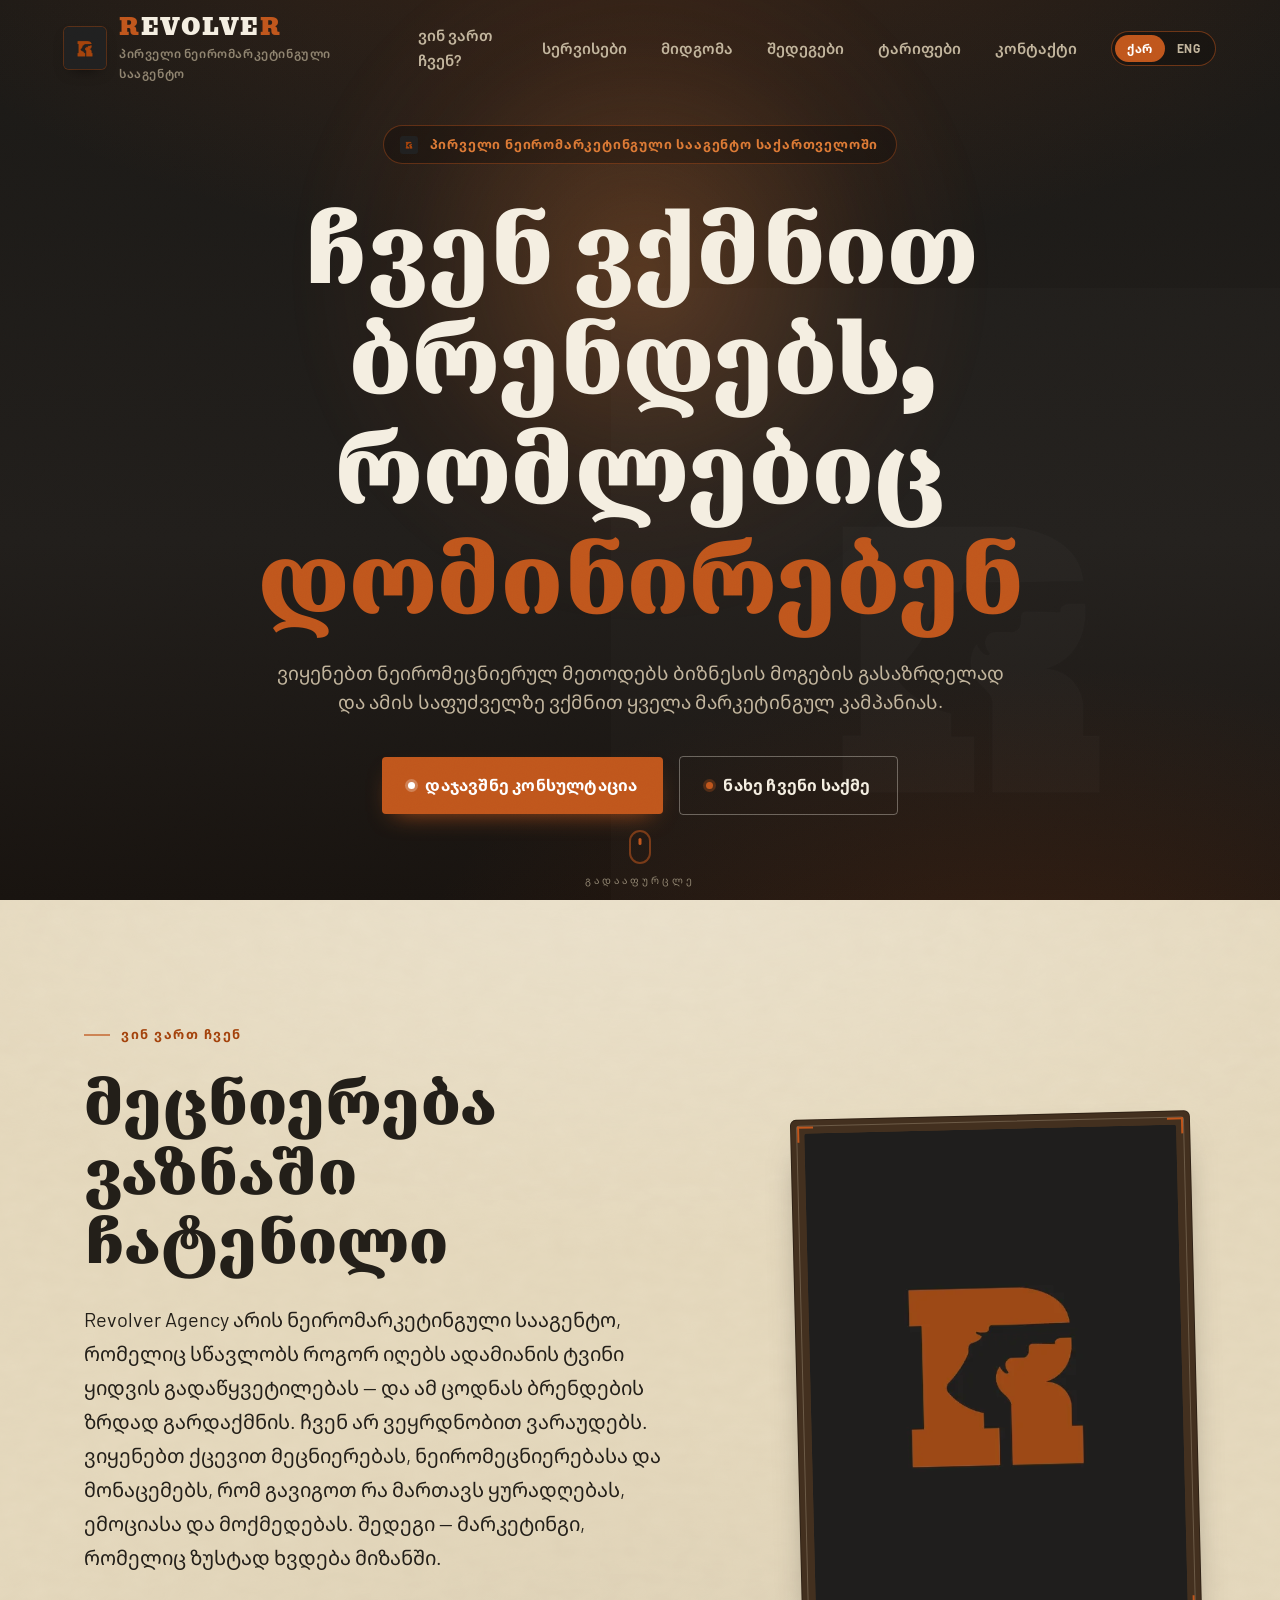
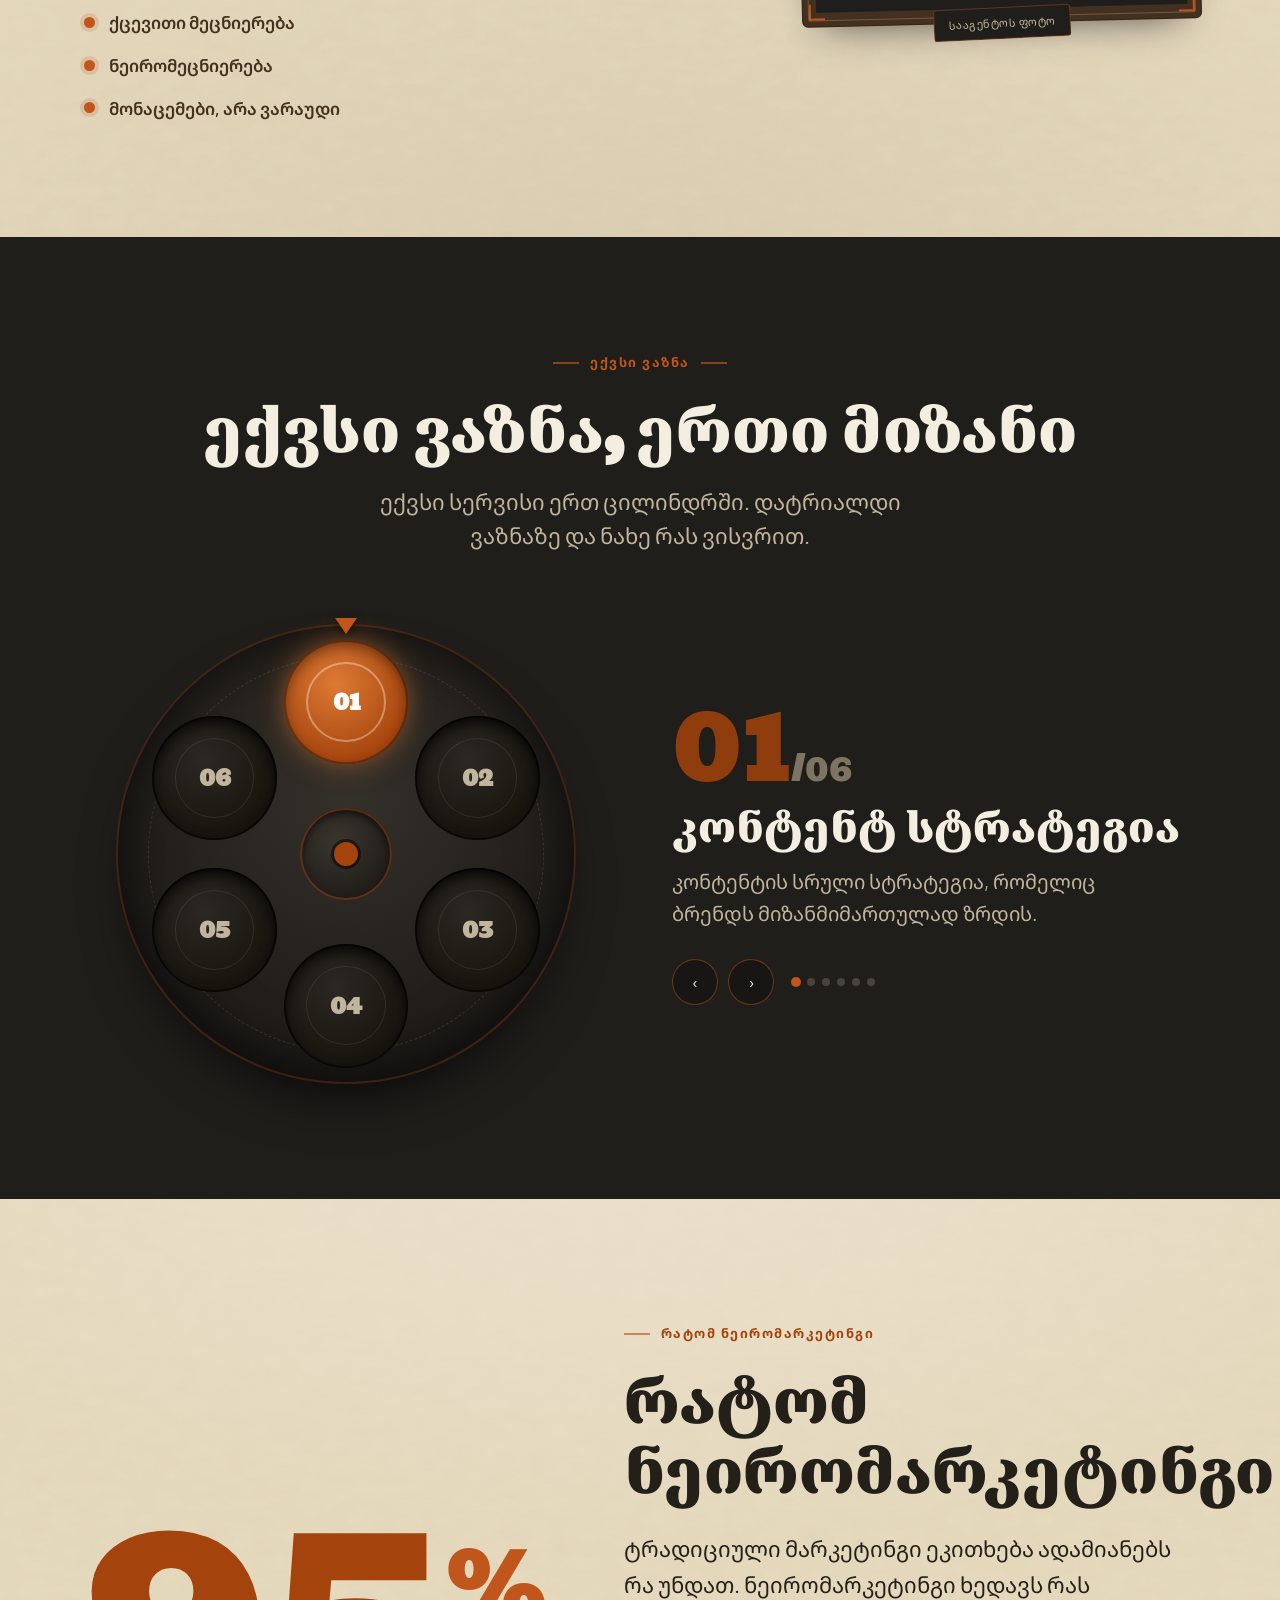
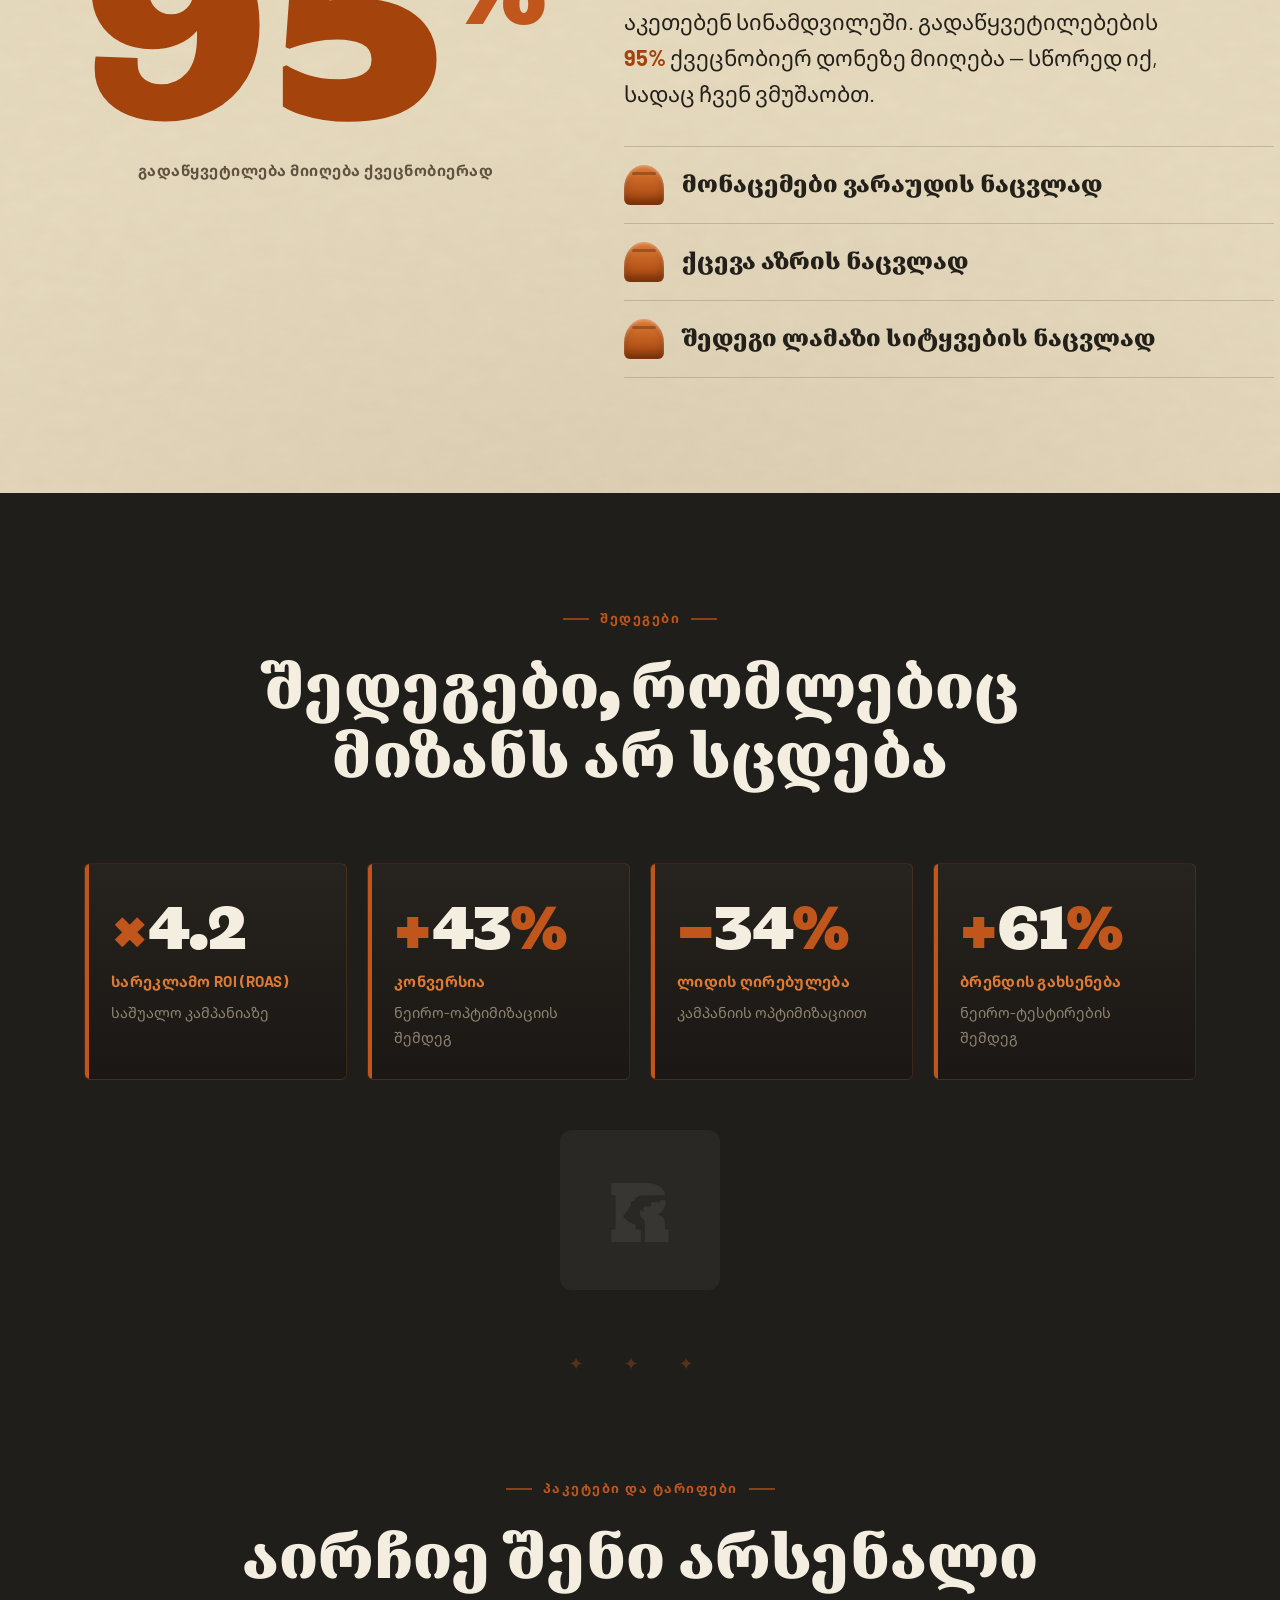
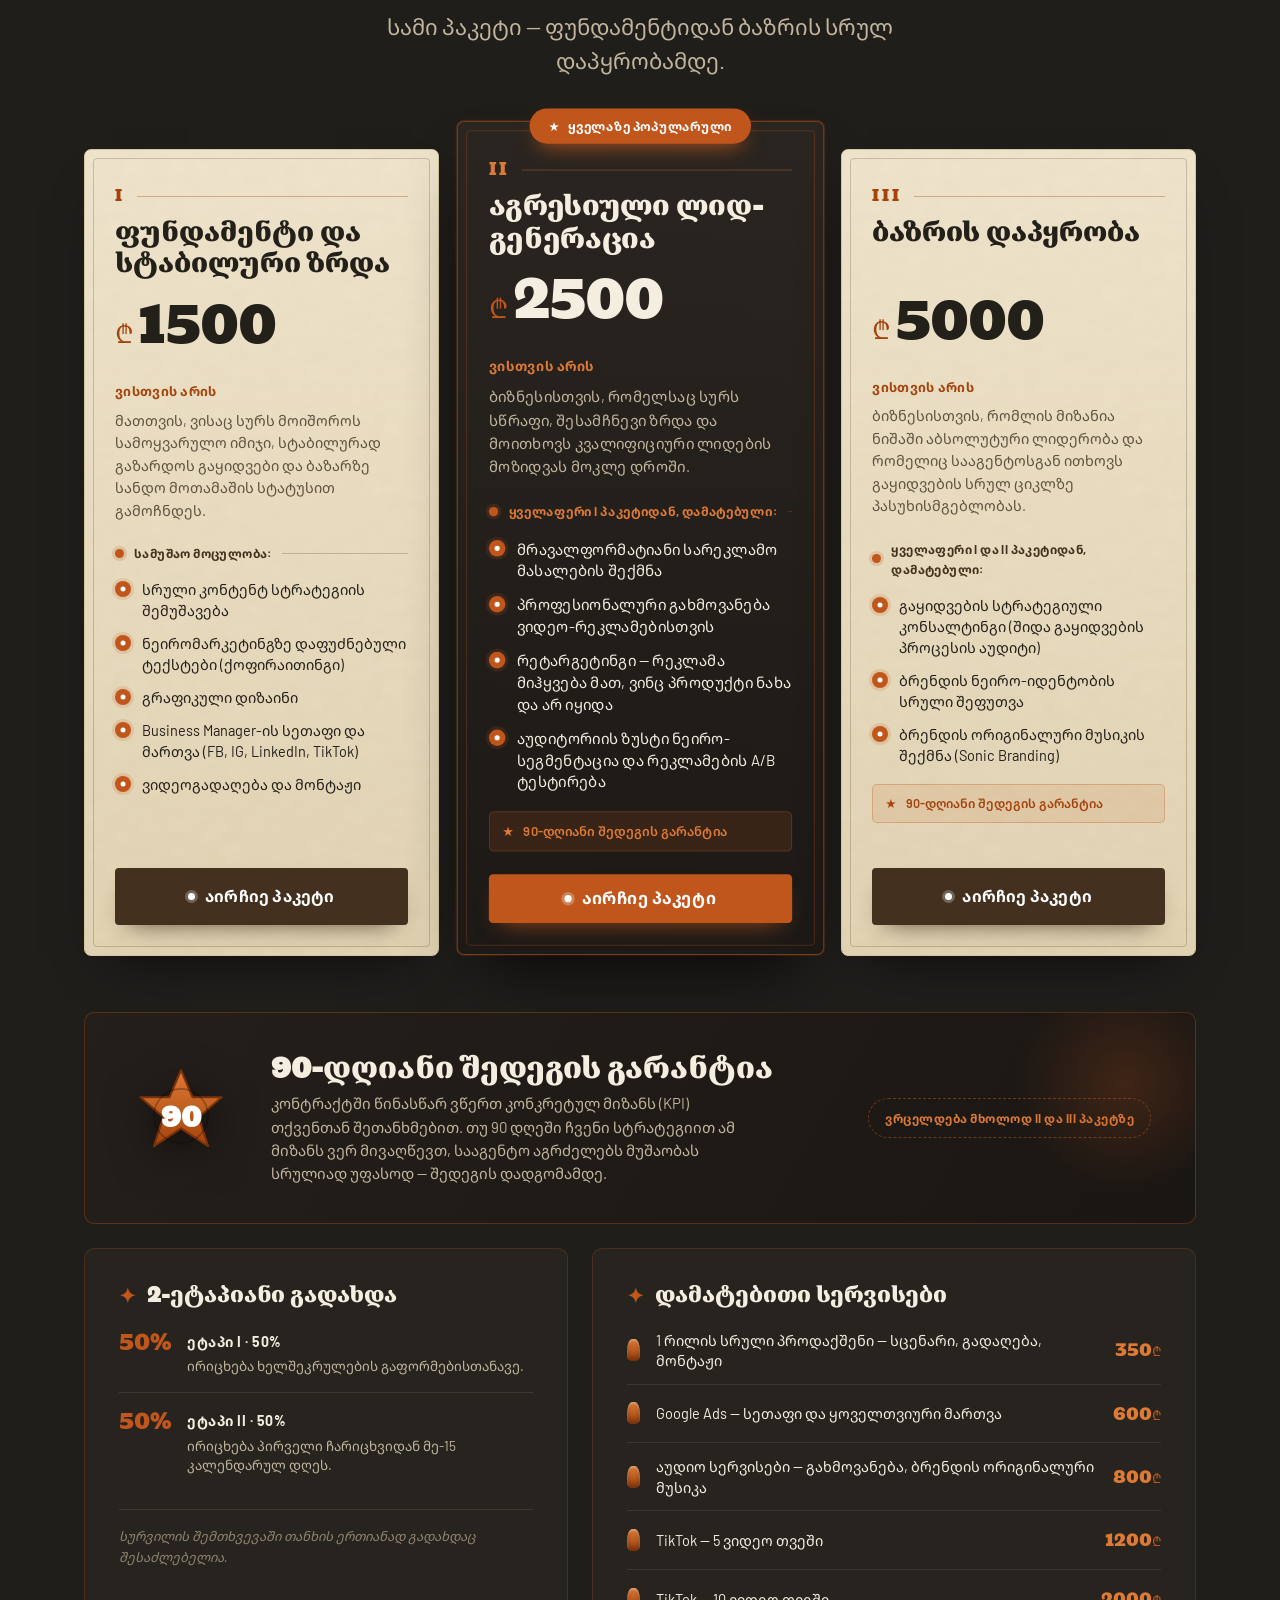
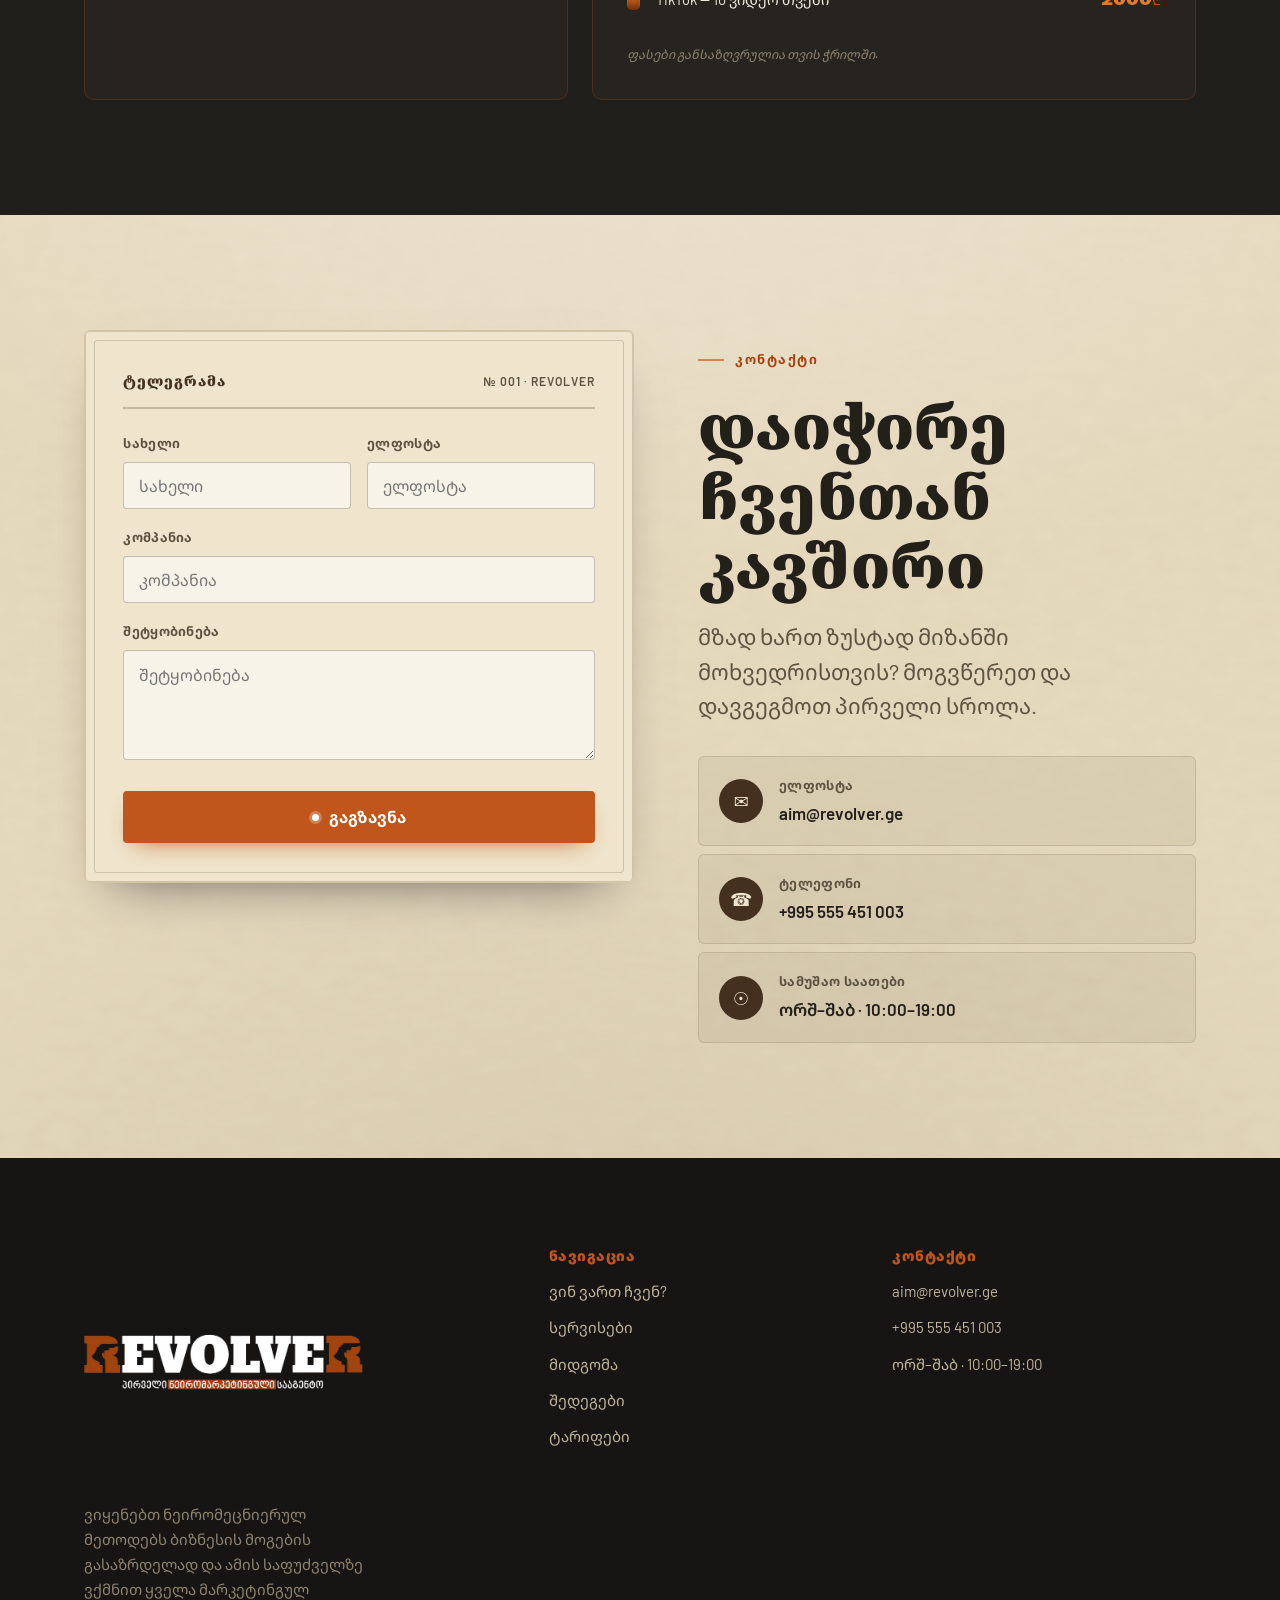
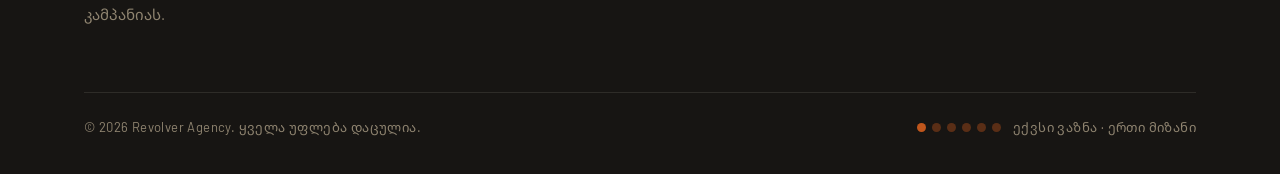
==== index.html @ 3679cb59 "Replace hero kicker star with logo R mark" ====
﻿<!DOCTYPE html>
<html lang="ka">
<head>
<meta charset="UTF-8">
<meta name="viewport" content="width=device-width, initial-scale=1">
<title>Revolver Agency - პირველი ნეირომარკეტინგული სააგენტო საქართველოში</title>
<meta name="description" content="Revolver Agency — a neuromarketing agency that decodes the buying decision with science.">
<link rel="preconnect" href="https://fonts.googleapis.com">
<link rel="preconnect" href="https://fonts.gstatic.com" crossorigin>
<link href="https://fonts.googleapis.com/css2?family=Bevan&family=Barlow:wght@400;500;600;700;800&family=Noto+Serif+Georgian:wght@700;900&family=Noto+Sans+Georgian:wght@400;500;600;700;900&display=swap" rel="stylesheet">
<link rel="stylesheet" href="css/revolver.css">
</head>
<body>

<!-- ===================== HEADER ===================== -->
<header class="site-header">
  <a class="brand" href="#home" aria-label="Revolver Agency">
    <img class="brand-mark" src="assets/revolver-mark.jpg" alt="Revolver Agency">
    <span>
      <span class="brand-name"><span>R</span>EVOLVE<span>R</span></span>
      <span class="brand-tag" data-i18n="brand.tag">პირველი ნეირომარკეტინგული სააგენტო</span>
    </span>
  </a>

  <nav class="nav" aria-label="Primary">
    <a href="#about" data-i18n="nav.about">ჩვენ შესახებ</a>
    <a href="#services" data-i18n="nav.services">სერვისები</a>
    <a href="#why" data-i18n="nav.why">მიდგომა</a>
    <a href="#results" data-i18n="nav.results">შედეგები</a>
    <a href="#pricing" data-i18n="nav.pricing">ტარიფები</a>
    <a href="#contact" data-i18n="nav.contact">კონტაქტი</a>
  </nav>

  <div class="header-right">
    <div class="lang-toggle" role="group" aria-label="Language">
      <button data-lang="ka">ქარ</button>
      <button data-lang="en">ENG</button>
    </div>
    <button class="btn-burger" aria-label="Menu"><span></span><span></span><span></span></button>
  </div>
</header>

<!-- ===================== HERO ===================== -->
<section class="section hero" id="home">
  <div class="hero-sun"></div>
  <img class="hero-watermark" src="assets/revolver-mark.jpg" alt="">
  <div class="dust" aria-hidden="true"></div>
  <video class="hero-video" autoplay muted loop playsinline>
    <source src="uploads/revolver firing.mp4" type="video/mp4">
  </video>

  <div class="wrap hero-inner">
    <span class="hero-kicker reveal"><img class="star-logo" src="assets/revolver-mark.jpg" alt="R"><span data-i18n="hero.kicker">ნეირომარკეტინგი · თბილისი</span></span>
    <h1 class="reveal" data-d="1">
      <span data-i18n="hero.h1a">ჩვენ ვმიზნავთ</span>
      <span class="hl" data-i18n="hero.h1b">ტვინს</span>
    </h1>
    <p class="hero-sub reveal" data-d="2" data-i18n="hero.sub">ნეირომარკეტინგული სააგენტო, რომელიც ყიდვის გადაწყვეტილებას მეცნიერებით ხსნის.</p>
    <div class="hero-cta reveal" data-d="3">
      <a class="btn" href="#contact"><span class="bullet"></span><span data-i18n="hero.cta1">დაჯავშნე კონსულტაცია</span></a>
      <a class="btn btn-ghost" href="#results"><span class="bullet"></span><span data-i18n="hero.cta2">ნახე ჩვენი საქმე</span></a>
    </div>
  </div>

  <a class="scroll-cue" href="#about" aria-hidden="true">
    <span class="barrel"></span>
    <span data-i18n="hero.scroll">გადააფურცლე</span>
  </a>
</section>

<!-- ===================== ABOUT ===================== -->
<section class="section s-parchment" id="about">
  <div class="wrap about-grid">
    <div class="reveal">
      <span class="kicker" data-i18n="about.kicker">ვინ ვართ ჩვენ</span>
      <h2 class="section-title" data-i18n="about.title">მეცნიერება ვაზნაში ჩატენილი</h2>
      <p class="about-body" data-i18n="about.body">Revolver Agency არის ნეირომარკეტინგული სააგენტო...</p>
      <ul class="about-points">
        <li><span class="dot"></span><span data-i18n="about.p1">ქცევითი მეცნიერება</span></li>
        <li><span class="dot"></span><span data-i18n="about.p2">ნეირომეცნიერება</span></li>
        <li><span class="dot"></span><span data-i18n="about.p3">მონაცემები, არა ვარაუდი</span></li>
      </ul>
    </div>
    <div class="reveal" data-d="2">
      <div class="frame">
        <span class="corner tl"></span><span class="corner tr"></span>
        <span class="corner bl"></span><span class="corner br"></span>
        <image-slot id="about-photo" shape="rect" radius="3" placeholder="agency / team photo"></image-slot>
        <span class="frame-cap" data-i18n="about.cap">სააგენტოს ფოტო</span>
      </div>
    </div>
  </div>
</section>

<!-- ===================== SERVICES — revolver cylinder ===================== -->
<section class="section s-dark" id="services">
  <div class="wrap">
    <div class="services-head reveal">
      <span class="kicker both" data-i18n="svc.kicker">ექვსი ვაზნა</span>
      <h2 class="section-title" data-i18n="svc.title">ექვსი ვაზნა, ერთი მიზანი</h2>
      <p class="lead" style="text-align:center;margin-top:18px;" data-i18n="svc.sub">ექვსი სერვისი ერთ ცილინდრში.</p>
    </div>

    <div class="cyl-layout">
      <div class="reveal">
        <div class="cyl-stage">
          <div class="cyl-pin"><span class="tri"></span></div>
          <div class="cyl">
            <div class="cyl-ring"></div>
            <div class="cyl-hub"></div>
            <!-- chambers injected by JS -->
          </div>
        </div>
        <!-- mobile fallback list -->
        <div class="svc-list"></div>
      </div>

      <div class="cyl-detail reveal" data-d="1">
        <div class="cyl-count"><span class="cur">01</span><small>/06</small></div>
        <div class="switching show">
          <h3>—</h3>
          <p>—</p>
        </div>
        <div class="cyl-nav">
          <button class="prev" type="button" data-i18n-aria="svc.prev" aria-label="Prev">‹</button>
          <button class="next" type="button" data-i18n-aria="svc.next" aria-label="Next">›</button>
          <span class="cyl-progress">
            <i class="on"></i><i></i><i></i><i></i><i></i><i></i>
          </span>
        </div>
      </div>
    </div>
  </div>
</section>

<!-- ===================== WHY ===================== -->
<section class="section s-parchment" id="why">
  <div class="wrap why-grid">
    <div class="why-stat reveal">
      <div class="why-big"><span>95</span><span class="pct">%</span></div>
      <div class="why-stat-cap" data-i18n="why.statcap">გადაწყვეტილება მიიღება ქვეცნობიერად</div>
    </div>
    <div class="reveal" data-d="1">
      <span class="kicker" data-i18n="why.kicker">რატომ ნეირომარკეტინგი</span>
      <h2 class="section-title" data-i18n="why.title">რატომ ნეირომარკეტინგი</h2>
      <p class="why-body" data-i18n-html="why.body">...</p>
      <ul class="why-contrasts">
        <li><span class="casing"></span><span data-i18n="why.c1">მონაცემები ვარაუდის ნაცვლად</span></li>
        <li><span class="casing"></span><span data-i18n="why.c2">ქცევა აზრის ნაცვლად</span></li>
        <li><span class="casing"></span><span data-i18n="why.c3">შედეგი ლამაზი სიტყვების ნაცვლად</span></li>
      </ul>
    </div>
  </div>
</section>

<!-- ===================== RESULTS ===================== -->
<section class="section s-dark" id="results">
  <div class="wrap">
    <div class="results-head reveal">
      <span class="kicker both" data-i18n="res.kicker">შედეგები</span>
      <h2 class="section-title" data-i18n="res.title">შედეგები, რომლებიც ისვრის ზუსტად</h2>
    </div>
    <div class="results-grid">
      <div class="stat-card reveal"><div class="stat-num"></div><div class="stat-label" data-i18n="res.l1">კონვერსია</div><div class="stat-sub" data-i18n="res.s1">რებრენდინგის შემდეგ</div></div>
      <div class="stat-card reveal" data-d="1"><div class="stat-num"></div><div class="stat-label" data-i18n="res.l2">ჩართულობა</div><div class="stat-sub" data-i18n="res.s2">რეკლამის ტესტირების შემდეგ</div></div>
      <div class="stat-card reveal" data-d="2"><div class="stat-num"></div><div class="stat-label" data-i18n="res.l3">მოპოვების ხარჯი</div><div class="stat-sub" data-i18n="res.s3">კამპანიის ოპტიმიზაციით</div></div>
      <div class="stat-card reveal" data-d="3"><div class="stat-num"></div><div class="stat-label" data-i18n="res.l4">კლიენტი</div><div class="stat-sub" data-i18n="res.s4">გვიბრუნდება</div></div>
    </div>
    <div class="results-mark"><img src="assets/revolver-mark.jpg" alt="Revolver"></div>
  </div>
</section>

<!-- ===================== PRICING / PACKAGES ===================== -->
<section class="section s-dark" id="pricing">
  <div class="wrap">
    <div class="pricing-head reveal">
      <span class="kicker both" data-i18n="pkg.kicker">პაკეტები და ტარიფები</span>
      <h2 class="section-title" data-i18n="pkg.title">აირჩიე შენი არსენალი</h2>
      <p class="lead" style="text-align:center;margin-top:18px;" data-i18n="pkg.sub">სამი პაკეტი.</p>
    </div>

    <div class="pricing-grid" id="pricingGrid">
      <!-- cards injected by JS -->
    </div>

    <!-- 90-day guarantee -->
    <div class="guarantee reveal">
      <div class="sheriff-badge" aria-hidden="true">
        <svg viewBox="0 0 100 100">
          <defs>
            <linearGradient id="badgeGrad" x1="0" y1="0" x2="0" y2="1">
              <stop offset="0" stop-color="#dd7a35"/>
              <stop offset="1" stop-color="#a4430c"/>
            </linearGradient>
          </defs>
          <polygon points="50,4 61,30 89,30 67,49 76,77 50,60 24,77 33,49 11,30 39,30"
            fill="url(#badgeGrad)" stroke="#7c310a" stroke-width="2" stroke-linejoin="round"/>
          <circle cx="50" cy="48" r="26" fill="none" stroke="rgba(0,0,0,.28)" stroke-width="1.5"/>
        </svg>
        <span class="days"><b>90</b><span data-i18n="hero.scroll" style="visibility:hidden;height:0;"></span></span>
      </div>
      <div class="guarantee-body">
        <h3 data-i18n="pkg.guar.title">90-დღიანი შედეგის გარანტია</h3>
        <p data-i18n="pkg.guar.body">...</p>
      </div>
      <span class="guarantee-tag" data-i18n="pkg.guar.tag">ვრცელდება II და III პაკეტზე</span>
    </div>

    <!-- payment + add-ons -->
    <div class="pkg-extra">
      <div class="extra-card reveal">
        <h4><span class="ic">✦</span><span data-i18n="pkg.pay.title">ორ-ეტაპიანი გადახდა</span></h4>
        <div class="pay-stage">
          <span class="pct">50%</span>
          <span><span class="pl" data-i18n="pkg.pay.s1l">ეტაპი I · 50%</span><span class="pv" data-i18n="pkg.pay.s1v">ხელშეკრულების გაფორმებისთანავე.</span></span>
        </div>
        <div class="pay-stage">
          <span class="pct">50%</span>
          <span><span class="pl" data-i18n="pkg.pay.s2l">ეტაპი II · 50%</span><span class="pv" data-i18n="pkg.pay.s2v">მე-15 დღეს.</span></span>
        </div>
        <p class="pay-note" data-i18n="pkg.pay.note">ერთიანი გადახდაც შესაძლებელია.</p>
      </div>

      <div class="extra-card reveal" data-d="1">
        <h4><span class="ic">✦</span><span data-i18n="pkg.add.title">დამატებითი სერვისები</span></h4>
        <ul class="addon-list" id="addonList"></ul>
        <p class="addon-note" data-i18n="pkg.add.note">ფასები თვის ჭრილში.</p>
      </div>
    </div>
  </div>
</section>

<!-- ===================== CONTACT ===================== -->
<section class="section s-parchment" id="contact">
  <div class="wrap contact-grid">
    <div class="reveal">
      <div class="telegram">
        <div class="tg-head">
          <span class="tg-title" data-i18n="ct.formtitle">ტელეგრამა</span>
          <span class="tg-no">№ 001 · REVOLVER</span>
        </div>
        <form class="contact-form" novalidate>
          <div class="form-row">
            <div class="field">
              <label data-i18n="ct.f.name">სახელი</label>
              <input type="text" name="name" required data-i18n-ph="ct.f.name">
            </div>
            <div class="field">
              <label data-i18n="ct.f.email">ელფოსტა</label>
              <input type="email" name="email" required data-i18n-ph="ct.f.email">
            </div>
          </div>
          <div class="field">
            <label data-i18n="ct.f.company">კომპანია</label>
            <input type="text" name="company" data-i18n-ph="ct.f.company">
          </div>
          <div class="field">
            <label data-i18n="ct.f.message">შეტყობინება</label>
            <textarea name="message" required data-i18n-ph="ct.f.message"></textarea>
          </div>
          <button class="btn" type="submit"><span class="bullet"></span><span data-i18n="ct.send">გაგზავნა</span></button>
        </form>
      </div>
    </div>

    <div class="contact-aside reveal" data-d="1">
      <span class="kicker" data-i18n="ct.kicker">კონტაქტი</span>
      <h2 class="section-title" data-i18n="ct.title">დაიჭირე ჩვენთან კავშირი</h2>
      <p class="lead" data-i18n="ct.body">მზად ხართ ზუსტად მიზანში მოხვედრისთვის?</p>
      <div class="contact-info">
        <a class="info-row" href="mailto:aim@revolver.ge">
          <span class="ic">✉</span>
          <span><span class="l" data-i18n="ct.i.email">ელფოსტა</span><span class="v">aim@revolver.ge</span></span>
        </a>
        <a class="info-row" href="tel:+995555451003">
          <span class="ic">☎</span>
          <span><span class="l" data-i18n="ct.i.addr">ტელეფონი</span><span class="v" data-i18n="ct.i.addrval">+995 555 451 003</span></span>
        </a>
        <div class="info-row">
          <span class="ic">☉</span>
          <span><span class="l" data-i18n="ct.i.hours">სამუშაო საათები</span><span class="v" data-i18n="ct.i.hoursval">ორშ–პარ · 10:00–19:00</span></span>
        </div>
      </div>
    </div>
  </div>
</section>

<!-- ===================== FOOTER ===================== -->
<footer class="footer">
  <div class="wrap">
    <div class="footer-top">
      <div>
        <img class="footer-word" src="assets/revolver-wordmark.png" alt="Revolver — the first neuromarketing agency">
        <p class="footer-blurb" data-i18n="foot.blurb">ნეირომარკეტინგული სააგენტო.</p>
      </div>
      <div class="footer-col">
        <h4 data-i18n="foot.nav">ნავიგაცია</h4>
        <a href="#about" data-i18n="nav.about">ჩვენ შესახებ</a>
        <a href="#services" data-i18n="nav.services">სერვისები</a>
        <a href="#why" data-i18n="nav.why">მიდგომა</a>
        <a href="#results" data-i18n="nav.results">შედეგები</a>
        <a href="#pricing" data-i18n="nav.pricing">ტარიფები</a>
      </div>
      <div class="footer-col">
        <h4 data-i18n="foot.contact">კონტაქტი</h4>
        <a href="mailto:aim@revolver.ge">aim@revolver.ge</a>
        <a href="tel:+995555451003" data-i18n="ct.i.addrval">+995 555 451 003</a>
        <p data-i18n="ct.i.hoursval">ორშ–შაბ · 10:00–19:00</p>
      </div>
    </div>
    <div class="footer-bar">
      <span>© 2026 Revolver Agency. <span data-i18n="foot.rights">ყველა უფლება დაცულია.</span></span>
      <span class="footer-made" style="display:flex;align-items:center;gap:12px;">
        <span class="chambers"><i></i><i></i><i></i><i></i><i></i><i></i></span>
        <span data-i18n="foot.made">ექვსი ვაზნა · ერთი მიზანი</span>
      </span>
    </div>
  </div>
</footer>

<!-- toast -->
<div class="toast" role="status" aria-live="polite"><span class="dot"></span><span class="toast-msg"></span></div>

<template id="__bundler_thumbnail">
  <svg xmlns="http://www.w3.org/2000/svg" viewBox="0 0 100 100"><rect width="100" height="100" fill="#201e1b"/><text x="50" y="64" font-family="Georgia,serif" font-size="48" font-weight="900" fill="#c0561c" text-anchor="middle">R</text></svg>
</template>

<script src="image-slot.js"></script>
<script src="js/i18n.js"></script>
<script src="js/app.js"></script>
</body>
</html>
---- css/revolver.css ----
﻿/* ============================================================
   REVOLVER AGENCY — Neuromarketing, Spaghetti-Western
   ============================================================ */

/* ---------- Fonts ---------- */
/* Display: Bevan (Latin slab) + Noto Serif Georgian 900 (auto fallback per-script)
   Body: Barlow (Latin) + Noto Sans Georgian (auto fallback per-script) */

:root{
  /* core palette (sampled from logo) */
  --logo-bg:#202020;
  --ink:#201e1b;          /* main dark bg */
  --ink-2:#27241f;        /* raised panel */
  --ink-3:#171513;        /* deepest */
  --rust:#c0561c;         /* bright accent */
  --rust-2:#a4430c;       /* logo-matched deep */
  --rust-3:#7c310a;       /* shadowed */
  --ember:#dd7a35;        /* highlight */
  --parchment:#e6dabf;    /* light section */
  --parchment-2:#efe5cd;
  --parchment-edge:#d4c4a1;
  --brown:#43301f;        /* leather/wood */
  --brown-2:#5a4128;
  --bone:#f4eee1;         /* light text on dark */
  --bone-dim:#c2b59d;
  --bone-dimmer:#8f8470;
  --ink-text:#231f19;     /* dark text on parchment */
  --ink-text-dim:#5d5340;

  --maxw:1240px;
  --gutter:clamp(20px, 5vw, 64px);
  --radius:4px;

  --font-display:'Bevan','Noto Serif Georgian',Georgia,serif;
  --font-body:'Barlow','Noto Sans Georgian',system-ui,sans-serif;

  --shadow-card:0 18px 40px -22px rgba(0,0,0,.7);
  --ease:cubic-bezier(.22,.61,.36,1);
}

*,*::before,*::after{box-sizing:border-box;}
html{scroll-behavior:smooth;}
@media (prefers-reduced-motion:reduce){html{scroll-behavior:auto;}}

body{
  margin:0;
  background:var(--ink);
  color:var(--bone);
  font-family:var(--font-body);
  font-size:17px;
  line-height:1.6;
  -webkit-font-smoothing:antialiased;
  text-rendering:optimizeLegibility;
  overflow-x:hidden;
}

/* Georgian needs a touch more line-height + less tight tracking */
html[lang="ka"] body{line-height:1.68;}

h1,h2,h3,h4{font-family:var(--font-display);font-weight:400;line-height:1.02;margin:0;letter-spacing:.2px;}
html[lang="ka"] h1,html[lang="ka"] h2,html[lang="ka"] h3,html[lang="ka"] h4{font-weight:900;line-height:1.12;letter-spacing:0;}
p{margin:0;}
a{color:inherit;text-decoration:none;}
img{display:block;max-width:100%;}
button{font-family:inherit;cursor:pointer;}

/* ---------- Texture overlays ---------- */
/* film grain across whole page */
body::after{
  content:"";position:fixed;inset:0;z-index:9000;pointer-events:none;
  opacity:.05;mix-blend-mode:overlay;
  background-image:url("data:image/svg+xml,%3Csvg xmlns='http://www.w3.org/2000/svg' width='220' height='220'%3E%3Cfilter id='n'%3E%3CfeTurbulence type='fractalNoise' baseFrequency='0.9' numOctaves='2' stitchTiles='stitch'/%3E%3C/filter%3E%3Crect width='100%25' height='100%25' filter='url(%23n)'/%3E%3C/svg%3E");
}

.section{position:relative;padding:clamp(72px,9vw,140px) 0;}
.wrap{width:100%;max-width:var(--maxw);margin:0 auto;padding:0 var(--gutter);}

/* dark vs light sections */
.s-dark{background:var(--ink);color:var(--bone);}
.s-parchment{background:var(--parchment);color:var(--ink-text);}
.s-parchment::before{
  /* parchment fiber texture + edge vignette */
  content:"";position:absolute;inset:0;pointer-events:none;opacity:.5;
  background:
    radial-gradient(120% 80% at 50% -10%, rgba(255,255,255,.5), transparent 60%),
    radial-gradient(140% 120% at 50% 120%, rgba(67,48,31,.18), transparent 55%),
    url("data:image/svg+xml,%3Csvg xmlns='http://www.w3.org/2000/svg' width='300' height='300'%3E%3Cfilter id='p'%3E%3CfeTurbulence type='fractalNoise' baseFrequency='0.04 0.07' numOctaves='3'/%3E%3CfeColorMatrix values='0 0 0 0 0.4 0 0 0 0 0.28 0 0 0 0 0.15 0 0 0 0.12 0'/%3E%3C/filter%3E%3Crect width='100%25' height='100%25' filter='url(%23p)'/%3E%3C/svg%3E");
}
.s-parchment > .wrap{position:relative;z-index:1;}

/* ============================================================
   HEADER
   ============================================================ */
.site-header{
  position:fixed;top:0;left:0;right:0;z-index:1000;
  display:flex;align-items:center;justify-content:space-between;
  gap:20px;padding:14px var(--gutter);
  background:rgba(24,22,20,0);
  transition:background .4s var(--ease), padding .4s var(--ease), border-color .4s var(--ease);
  border-bottom:1px solid rgba(192,86,28,0);
}
.site-header.scrolled{
  background:rgba(22,20,18,.86);
  backdrop-filter:blur(14px) saturate(1.1);
  -webkit-backdrop-filter:blur(14px) saturate(1.1);
  border-bottom:1px solid rgba(192,86,28,.28);
  padding:9px var(--gutter);
}
.brand{display:flex;align-items:center;gap:13px;}
.brand-mark{
  width:42px;height:42px;border-radius:5px;flex:none;
  background:var(--logo-bg);object-fit:contain;
  box-shadow:0 0 0 1px rgba(192,86,28,.35), 0 6px 16px -8px rgba(0,0,0,.8);
  transition:width .35s var(--ease),height .35s var(--ease);
}
.scrolled .brand-mark{width:38px;height:38px;}
.brand-name{
  font-family:var(--font-display);font-size:23px;color:var(--bone);
  letter-spacing:1.5px;line-height:1;
}
.brand-name span{color:var(--rust);}
.brand-tag{
  display:block;font-family:var(--font-body);font-weight:600;
  font-size:10px;letter-spacing:2.2px;text-transform:uppercase;
  color:var(--bone-dimmer);margin-top:1px;
}
html[lang="ka"] .brand-tag{letter-spacing:.6px;font-size:12px;margin-top:0;}

.nav{display:flex;align-items:center;gap:6px;}
.nav a{
  position:relative;padding:9px 14px;font-size:13px;font-weight:600;
  letter-spacing:.6px;text-transform:uppercase;color:var(--bone-dim);
  border-radius:4px;transition:color .25s;
}
html[lang="ka"] .nav a{text-transform:none;letter-spacing:0;font-size:15px;}
.nav a::after{
  content:"";position:absolute;left:14px;right:14px;bottom:4px;height:2px;
  background:var(--rust);transform:scaleX(0);transform-origin:left;
  transition:transform .3s var(--ease);
}
.nav a:hover{color:var(--bone);}
.nav a:hover::after,.nav a.active::after{transform:scaleX(1);}
.nav a.active{color:var(--bone);}

.header-right{display:flex;align-items:center;gap:14px;}

/* language toggle */
.lang-toggle{
  display:inline-flex;align-items:center;
  border:1px solid rgba(192,86,28,.5);border-radius:999px;
  padding:3px;background:rgba(0,0,0,.25);
}
.lang-toggle button{
  border:none;background:transparent;color:var(--bone-dim);
  font-size:12px;font-weight:700;letter-spacing:.5px;
  padding:5px 12px;border-radius:999px;transition:.25s var(--ease);
  font-family:var(--font-body);
}
.lang-toggle button.active{background:var(--rust);color:#fff;}

.btn-burger{
  display:none;width:42px;height:38px;border:1px solid rgba(192,86,28,.5);
  border-radius:5px;background:rgba(0,0,0,.25);flex-direction:column;
  justify-content:center;align-items:center;gap:4px;
}
.btn-burger span{width:18px;height:2px;background:var(--bone);transition:.3s;}

/* ============================================================
   BUTTONS
   ============================================================ */
.btn{
  --bg:var(--rust);--fg:#fff;
  display:inline-flex;align-items:center;gap:10px;
  padding:15px 26px;border:none;border-radius:var(--radius);
  background:var(--bg);color:var(--fg);
  font-family:var(--font-body);font-weight:700;font-size:14px;
  letter-spacing:1px;text-transform:uppercase;
  position:relative;overflow:hidden;white-space:nowrap;
  transition:transform .2s var(--ease), box-shadow .25s var(--ease);
  box-shadow:0 10px 24px -12px rgba(192,86,28,.9);
}
html[lang="ka"] .btn{text-transform:none;letter-spacing:.2px;font-size:16px;}
.btn::before{
  content:"";position:absolute;inset:0;background:linear-gradient(180deg,rgba(255,255,255,.18),transparent 60%);
  opacity:0;transition:opacity .25s;
}
.btn:hover{transform:translateY(-2px);box-shadow:0 16px 30px -12px rgba(192,86,28,.95);}
.btn:hover::before{opacity:1;}
.btn:active{transform:translateY(0);}
.btn .bullet{width:7px;height:7px;border-radius:50%;background:#fff;box-shadow:0 0 0 3px rgba(255,255,255,.25);}
.btn-ghost{
  background:transparent;color:var(--bone);
  border:1.5px solid rgba(244,238,225,.35);box-shadow:none;
}
.btn-ghost:hover{border-color:var(--rust);color:var(--bone);box-shadow:none;}
.btn-ghost .bullet{background:var(--rust);box-shadow:0 0 0 3px rgba(192,86,28,.3);}
/* on parchment */
.s-parchment .btn-ghost{color:var(--ink-text);border-color:rgba(35,31,25,.3);}
.s-parchment .btn-ghost:hover{border-color:var(--rust);}

/* ============================================================
   SHARED: kicker + section heads
   ============================================================ */
.kicker{
  display:inline-flex;align-items:center;gap:11px;
  font-family:var(--font-body);font-weight:700;font-size:12px;
  letter-spacing:3px;text-transform:uppercase;color:var(--rust);
  margin-bottom:22px;
}
html[lang="ka"] .kicker{letter-spacing:1.5px;font-size:13px;}
.kicker::before,.kicker.both::after{
  content:"";width:26px;height:2px;background:var(--rust);opacity:.65;
}
.kicker.both{}
.s-parchment .kicker{color:var(--rust-2);}

.section-title{
  font-size:clamp(34px,5.2vw,62px);
  color:var(--bone);text-wrap:balance;
}
.s-parchment .section-title{color:var(--ink-text);}
.lead{
  font-size:clamp(18px,2.1vw,22px);line-height:1.55;
  color:var(--bone-dim);max-width:46ch;
}
.s-parchment .lead{color:var(--ink-text-dim);}

/* reveal animation — opacity is INSTANT (never transitioned, so it can't freeze
   at 0 in throttled/offscreen render contexts); only the slide is animated. */
.reveal{opacity:0;transform:translateY(24px);transition:transform .8s var(--ease);}
.reveal.in{opacity:1;transform:none;}
.reveal[data-d="1"]{transition-delay:.08s;}
.reveal[data-d="2"]{transition-delay:.16s;}
.reveal[data-d="3"]{transition-delay:.24s;}
.reveal[data-d="4"]{transition-delay:.32s;}
@media (prefers-reduced-motion:reduce){
  .reveal{opacity:1;transform:none;transition:none;}
}

/* ============================================================
   HERO
   ============================================================ */
.hero{
  position:relative;min-height:100svh;display:flex;align-items:center;
  padding-top:120px;padding-bottom:80px;overflow:hidden;
  background:
    radial-gradient(120% 90% at 50% -20%, rgba(192,86,28,.20), transparent 55%),
    radial-gradient(80% 60% at 80% 110%, rgba(124,49,10,.25), transparent 60%),
    linear-gradient(180deg,#1b1916 0%, #211e1b 60%, #18130f 100%);
}
.hero-sun{
  position:absolute;left:50%;top:-12%;width:70vw;max-width:760px;aspect-ratio:1;
  transform:translateX(-50%);border-radius:50%;pointer-events:none;
  background:radial-gradient(circle, rgba(221,122,53,.30), rgba(192,86,28,.06) 45%, transparent 65%);
  filter:blur(8px);
}
/* faint giant R watermark */
.hero-watermark{
  position:absolute;right:-4%;bottom:-12%;width:min(58vw,720px);
  opacity:.06;pointer-events:none;filter:grayscale(1) brightness(1.6);
  mix-blend-mode:screen;
}
/* drifting dust motes */
.dust{position:absolute;inset:0;pointer-events:none;overflow:hidden;}
.dust i{
  position:absolute;bottom:-10px;width:3px;height:3px;border-radius:50%;
  background:rgba(221,122,53,.5);opacity:0;
  animation:rise linear infinite;
}
@keyframes rise{
  0%{transform:translateY(0) translateX(0);opacity:0;}
  10%{opacity:.6;}
  90%{opacity:.4;}
  100%{transform:translateY(-90vh) translateX(40px);opacity:0;}
}
@media (prefers-reduced-motion:reduce){.dust{display:none;}}

.hero-inner{position:relative;z-index:2;max-width:920px;margin:0 auto;text-align:center;display:flex;flex-direction:column;align-items:center;}
.hero-kicker{
  display:inline-flex;align-items:center;gap:12px;margin-bottom:30px;max-width:100%;
  padding:8px 18px 8px 16px;border:1px solid rgba(192,86,28,.4);
  border-radius:999px;background:rgba(0,0,0,.25);
  font-weight:700;font-size:12px;letter-spacing:2.5px;text-transform:uppercase;
  color:var(--ember);
}
html[lang="ka"] .hero-kicker{letter-spacing:.8px;font-size:13px;text-transform:none;}
.hero-kicker .star{color:var(--rust);font-size:14px;}
.hero h1{
  font-size:clamp(46px,9vw,116px);color:var(--bone);
  letter-spacing:-.5px;margin-bottom:26px;text-wrap:balance;
}
html[lang="ka"] .hero h1{letter-spacing:0;font-size:clamp(40px,8vw,98px);}
.hero h1 .hl{color:var(--rust);position:relative;white-space:nowrap;}
.hero-sub{
  font-size:clamp(16px,1.7vw,19px);line-height:1.5;color:var(--bone-dim);
  max-width:760px;margin-bottom:40px;text-wrap:balance;
}
.hero-cta{display:flex;flex-wrap:wrap;gap:16px;align-items:center;justify-content:center;}

.scroll-cue{
  position:absolute;left:50%;bottom:11px;transform:translateX(-50%);
  z-index:3;display:flex;flex-direction:column;align-items:center;gap:8px;
  color:var(--bone-dimmer);font-size:10px;letter-spacing:3px;text-transform:uppercase;
}
.scroll-cue .barrel{
  width:22px;height:34px;border:2px solid rgba(192,86,28,.55);border-radius:12px;
  position:relative;
}
.scroll-cue .barrel::after{
  content:"";position:absolute;left:50%;top:6px;width:3px;height:7px;border-radius:2px;
  background:var(--rust);transform:translateX(-50%);
  animation:drop 1.6s var(--ease) infinite;
}
@keyframes drop{0%{opacity:0;transform:translate(-50%,0);}40%{opacity:1;}100%{opacity:0;transform:translate(-50%,12px);}}

/* ============================================================
   ABOUT
   ============================================================ */
.about-grid{display:grid;grid-template-columns:1.2fr .8fr;gap:clamp(36px,6vw,80px);align-items:center;}
.about-grid > *{min-width:0;}
.about-body{margin-top:26px;font-size:clamp(17px,1.7vw,20px);line-height:1.7;color:var(--ink-text);max-width:54ch;}
.about-points{list-style:none;padding:0;margin:34px 0 0;display:grid;gap:14px;}
.about-points li{display:flex;align-items:center;gap:14px;font-weight:600;color:var(--brown);}
.about-points .dot{
  width:11px;height:11px;border-radius:50%;flex:none;
  background:var(--rust);box-shadow:0 0 0 4px rgba(192,86,28,.18);
}
/* framed photo */
.frame{
  position:relative;padding:14px;background:var(--brown);border-radius:6px;
  box-shadow:var(--shadow-card), inset 0 0 0 1px rgba(0,0,0,.3);
  transform:rotate(-1.4deg);max-width:400px;margin-left:auto;
}
.frame::before{
  content:"";position:absolute;inset:6px;border:1px solid rgba(230,218,191,.25);border-radius:3px;pointer-events:none;z-index:2;
}
.frame .corner{position:absolute;width:16px;height:16px;border:2px solid var(--rust);z-index:3;}
.frame .corner.tl{top:7px;left:7px;border-right:0;border-bottom:0;}
.frame .corner.tr{top:7px;right:7px;border-left:0;border-bottom:0;}
.frame .corner.bl{bottom:7px;left:7px;border-right:0;border-top:0;}
.frame .corner.br{bottom:7px;right:7px;border-left:0;border-top:0;}
.frame image-slot{display:block;width:100%;height:480px;border-radius:3px;overflow:hidden;
  filter:sepia(.18) contrast(1.02);}
.frame-cap{
  position:absolute;left:50%;bottom:-16px;transform:translateX(-50%) rotate(-1.4deg);
  background:var(--ink);color:var(--bone-dim);font-size:11px;letter-spacing:2px;
  text-transform:uppercase;padding:6px 14px;border-radius:3px;white-space:nowrap;
  border:1px solid rgba(192,86,28,.4);z-index:4;
}
html[lang="ka"] .frame-cap{letter-spacing:.5px;text-transform:none;}

/* ============================================================
   SERVICES — revolver cylinder
   ============================================================ */
.services-head{text-align:center;display:flex;flex-direction:column;align-items:center;margin-bottom:clamp(40px,6vw,72px);}
.cyl-layout{display:grid;grid-template-columns:minmax(0,1fr) minmax(0,1fr);gap:clamp(30px,5vw,70px);align-items:center;}

.cyl-stage{position:relative;width:100%;max-width:460px;margin:0 auto;aspect-ratio:1;}
/* firing-pin / hammer marker */
.cyl-pin{
  position:absolute;left:50%;top:-6px;transform:translateX(-50%);z-index:6;
  display:flex;flex-direction:column;align-items:center;color:var(--rust);
}
.cyl-pin .tri{width:0;height:0;border-left:11px solid transparent;border-right:11px solid transparent;border-top:16px solid var(--rust);filter:drop-shadow(0 2px 4px rgba(0,0,0,.5));}
.cyl{
  position:absolute;inset:0;border-radius:50%;
  background:
    radial-gradient(circle at 50% 38%, #34302a, #211e1b 60%, #131110 100%);
  box-shadow:
    inset 0 0 0 2px rgba(192,86,28,.25),
    inset 0 0 60px rgba(0,0,0,.7),
    0 30px 60px -28px rgba(0,0,0,.9);
  transition:transform .9s cubic-bezier(.6,.04,.2,1);
}
.cyl-ring{position:absolute;inset:7%;border-radius:50%;border:1px dashed rgba(194,181,157,.16);}
.cyl-hub{
  position:absolute;left:50%;top:50%;width:20%;height:20%;transform:translate(-50%,-50%);
  border-radius:50%;background:radial-gradient(circle at 40% 35%,#3a352e,#161412);
  box-shadow:inset 0 0 0 2px rgba(192,86,28,.4), inset 0 4px 10px rgba(0,0,0,.7);
  display:grid;place-items:center;z-index:4;
}
.cyl-hub::after{content:"";width:26%;height:26%;border-radius:50%;background:var(--rust-2);box-shadow:0 0 0 3px rgba(0,0,0,.5);}
.chamber{
  position:absolute;width:27%;height:27%;left:50%;top:50%;
  margin:-13.5% 0 0 -13.5%;border-radius:50%;border:none;
  background:radial-gradient(circle at 42% 35%, #2b2722, #18150f 70%);
  box-shadow:inset 0 0 0 2px rgba(0,0,0,.55), inset 0 6px 14px rgba(0,0,0,.8);
  color:var(--bone-dim);font-family:var(--font-display);
  display:grid;place-items:center;z-index:3;
  transition:transform .9s cubic-bezier(.6,.04,.2,1), box-shadow .35s, background .35s, color .35s;
}
html[lang="ka"] .chamber{font-weight:900;}
.chamber .num{font-size:clamp(16px,2.4vw,24px);line-height:1;transition:.3s;}
.chamber::after{
  content:"";position:absolute;inset:18%;border-radius:50%;
  box-shadow:inset 0 0 0 1px rgba(194,181,157,.12);transition:.35s;
}
.chamber:hover{color:var(--bone);}
.chamber.active{
  background:radial-gradient(circle at 42% 35%, var(--ember), var(--rust-2) 75%);
  color:#fff;
  box-shadow:inset 0 0 0 2px rgba(0,0,0,.3), 0 0 30px -4px rgba(221,122,53,.7), inset 0 6px 14px rgba(0,0,0,.4);
}
.chamber.active::after{box-shadow:inset 0 0 0 2px rgba(255,255,255,.35);}

/* detail panel */
.cyl-detail{position:relative;}
.cyl-count{
  font-family:var(--font-display);font-size:clamp(60px,9vw,104px);color:var(--rust-2);
  line-height:.8;opacity:.85;
}
.cyl-count small{font-size:.34em;color:var(--bone-dimmer);}
.cyl-detail h3{font-size:clamp(28px,3.6vw,42px);color:var(--bone);margin:18px 0 14px;}
.cyl-detail p{font-size:clamp(17px,1.8vw,20px);line-height:1.6;color:var(--bone-dim);max-width:42ch;}
.cyl-detail .switching{opacity:0;transform:translateY(10px);}
.cyl-detail .switching.show{opacity:1;transform:none;transition:transform .5s var(--ease);}
.cyl-nav{display:flex;gap:10px;margin-top:30px;}
.cyl-nav button{
  width:46px;height:46px;border-radius:50%;border:1.5px solid rgba(192,86,28,.5);
  background:rgba(0,0,0,.25);color:var(--bone);display:grid;place-items:center;
  transition:.25s var(--ease);font-size:18px;
}
.cyl-nav button:hover{background:var(--rust);border-color:var(--rust);transform:translateY(-2px);}
.cyl-progress{display:flex;gap:7px;align-items:center;margin-left:8px;}
.cyl-progress i{width:8px;height:8px;border-radius:50%;background:rgba(194,181,157,.25);transition:.3s;}
.cyl-progress i.on{background:var(--rust);transform:scale(1.25);}

/* mobile services list (hidden on desktop) */
.svc-list{display:none;}
.svc-card{display:flex;gap:18px;align-items:flex-start;padding:22px;border-radius:6px;
  background:linear-gradient(180deg,var(--ink-2),#1a1714);border:1px solid rgba(192,86,28,.22);}
.svc-card-no{font-family:var(--font-display);font-size:30px;color:var(--rust-2);line-height:1;flex:none;}
.svc-card-body h3{font-size:21px;color:var(--bone);margin-bottom:7px;}
html[lang="ka"] .svc-card-body h3{font-weight:900;}
.svc-card-body p{color:var(--bone-dim);font-size:15.5px;line-height:1.5;}

/* ============================================================
   WHY — big 95%
   ============================================================ */
.why-grid{display:grid;grid-template-columns:.9fr 1.1fr;gap:clamp(36px,6vw,80px);align-items:center;}
.why-stat{position:relative;text-align:center;}
.why-big{
  font-family:var(--font-display);font-size:clamp(140px,24vw,280px);line-height:.8;
  color:var(--rust-2);position:relative;display:inline-block;
}
.why-big .pct{font-size:.4em;vertical-align:super;color:var(--rust);}
.why-stat-cap{font-weight:700;letter-spacing:2px;text-transform:uppercase;color:var(--ink-text-dim);font-size:13px;margin-top:26px;}
html[lang="ka"] .why-stat-cap{letter-spacing:.5px;text-transform:none;font-size:15px;}
.why-body{font-size:clamp(18px,1.9vw,22px);line-height:1.65;color:var(--ink-text);max-width:48ch;margin-top:24px;}
.why-body b{color:var(--rust-2);}
.why-contrasts{list-style:none;padding:0;margin:34px 0 0;display:grid;gap:0;}
.why-contrasts li{
  display:flex;align-items:center;gap:18px;padding:18px 0;
  border-top:1px solid rgba(67,48,31,.2);font-size:clamp(18px,2vw,23px);
  font-family:var(--font-display);color:var(--ink-text);
}
html[lang="ka"] .why-contrasts li{font-weight:900;}
.why-contrasts li:last-child{border-bottom:1px solid rgba(67,48,31,.2);}
.why-contrasts .casing{
  width:40px;height:40px;flex:none;border-radius:50% 50% 6px 6px/60% 60% 6px 6px;
  background:linear-gradient(180deg,var(--ember),var(--rust-2));
  box-shadow:inset 0 2px 3px rgba(255,255,255,.3), inset 0 -6px 8px rgba(0,0,0,.3);
  position:relative;
}
.why-contrasts .casing::after{content:"";position:absolute;left:50%;top:7px;transform:translateX(-50%);width:60%;height:3px;border-radius:2px;background:rgba(0,0,0,.25);}

/* ============================================================
   RESULTS — stat cards
   ============================================================ */
.results-head{display:flex;flex-direction:column;align-items:center;text-align:center;margin-bottom:clamp(40px,6vw,72px);}
.results-grid{display:grid;grid-template-columns:repeat(4,1fr);gap:20px;}
.stat-card{
  position:relative;padding:34px 26px 30px;border-radius:6px;
  background:linear-gradient(180deg,var(--ink-2),#1a1714);
  border:1px solid rgba(192,86,28,.22);overflow:hidden;
  transition:transform .35s var(--ease),border-color .35s,box-shadow .35s;
}
.stat-card::before{
  content:"";position:absolute;left:0;top:0;bottom:0;width:4px;background:var(--rust);
  transform:scaleY(0);transform-origin:top;transition:transform .5s var(--ease);
}
.stat-card.in::before{transform:scaleY(1);}
.stat-card:hover{transform:translateY(-6px);border-color:rgba(192,86,28,.55);box-shadow:0 24px 44px -26px rgba(0,0,0,.9);}
.stat-num{font-family:var(--font-display);font-size:clamp(44px,5vw,64px);color:var(--bone);line-height:.9;letter-spacing:-1px;}
.stat-num .sign{color:var(--rust);}
.stat-label{margin-top:14px;font-weight:700;font-size:15px;color:var(--ember);letter-spacing:.3px;}
.stat-sub{margin-top:6px;color:var(--bone-dimmer);font-size:14.5px;}
.stat-note{margin-top:34px;text-align:center;color:var(--bone-dimmer);font-size:13px;letter-spacing:.5px;font-style:italic;}

/* ============================================================
   PRICING / PACKAGES — wanted-poster tiers
   ============================================================ */
.pricing-head{display:flex;flex-direction:column;align-items:center;text-align:center;margin-bottom:clamp(40px,6vw,72px);}
.pricing-grid{display:grid;grid-template-columns:repeat(3,1fr);gap:24px;align-items:start;}
.pkg{
  position:relative;display:flex;flex-direction:column;height:100%;
  background:linear-gradient(180deg,var(--parchment-2),#e2d4b4);
  color:var(--ink-text);border-radius:7px;padding:34px 30px 30px;
  border:1px solid var(--parchment-edge);
  box-shadow:0 26px 50px -28px rgba(0,0,0,.7);
  transition:transform .35s var(--ease),box-shadow .35s var(--ease);
}
.pkg::before{
  content:"";position:absolute;inset:8px;border:1.5px solid rgba(67,48,31,.22);border-radius:4px;pointer-events:none;
}
.pkg::after{ /* parchment grain */
  content:"";position:absolute;inset:0;border-radius:7px;pointer-events:none;opacity:.5;mix-blend-mode:multiply;
  background:url("data:image/svg+xml,%3Csvg xmlns='http://www.w3.org/2000/svg' width='260' height='260'%3E%3Cfilter id='pp'%3E%3CfeTurbulence type='fractalNoise' baseFrequency='0.05 0.08' numOctaves='3'/%3E%3CfeColorMatrix values='0 0 0 0 0.4 0 0 0 0 0.28 0 0 0 0 0.15 0 0 0 0.1 0'/%3E%3C/filter%3E%3Crect width='100%25' height='100%25' filter='url(%23pp)'/%3E%3C/svg%3E");
}
.pkg > *{position:relative;z-index:1;}
.pkg:hover{transform:translateY(-6px);box-shadow:0 36px 60px -30px rgba(0,0,0,.8);}

.pkg.popular{
  background:linear-gradient(180deg,#2a2520,#1c1916);color:var(--bone);
  border-color:rgba(192,86,28,.55);transform:scale(1.035);
  box-shadow:0 34px 64px -26px rgba(0,0,0,.85), 0 0 0 1px rgba(192,86,28,.2);
}
.pkg.popular:hover{transform:scale(1.035) translateY(-6px);}
.pkg.popular::before{border-color:rgba(192,86,28,.3);}
.pkg.popular::after{opacity:.18;}
@media (min-width:981px){.pkg.popular{margin-top:-14px;}}

.pkg-ribbon{
  position:absolute;top:-13px;left:50%;transform:translateX(-50%);z-index:3;
  background:var(--rust);color:#fff;font-weight:700;font-size:11px;letter-spacing:2px;
  text-transform:uppercase;padding:7px 18px;border-radius:999px;white-space:nowrap;
  box-shadow:0 10px 20px -8px rgba(192,86,28,.9);display:flex;align-items:center;gap:8px;
}
html[lang="ka"] .pkg-ribbon{letter-spacing:.4px;text-transform:none;font-size:12px;}
.pkg-ribbon .star{font-size:12px;}

.pkg-tier{
  display:flex;align-items:center;gap:12px;margin-bottom:6px;
  font-family:var(--font-display);font-size:13px;letter-spacing:3px;text-transform:uppercase;
  color:var(--rust-2);
}
.pkg.popular .pkg-tier{color:var(--ember);}
.pkg-tier .rn{font-size:15px;}
.pkg-tier .line{flex:1;height:1px;background:currentColor;opacity:.35;}
.pkg-name{font-family:var(--font-display);font-size:clamp(22px,2.4vw,27px);line-height:1.08;margin-bottom:18px;min-height:2.2em;}
html[lang="ka"] .pkg-name{font-weight:900;line-height:1.18;}

.pkg-price{display:flex;align-items:baseline;gap:4px;margin-bottom:6px;}
.pkg-price .amt{font-family:var(--font-display);font-size:clamp(46px,5vw,58px);line-height:.9;letter-spacing:-1px;color:var(--ink-text);}
.pkg.popular .pkg-price .amt{color:var(--bone);}
.pkg-price .cur{font-family:var(--font-display);font-size:26px;color:var(--rust-2);}
.pkg.popular .pkg-price .cur{color:var(--rust);}
.pkg-price .per{font-size:14px;font-weight:600;color:var(--ink-text-dim);margin-left:4px;}
.pkg.popular .pkg-price .per{color:var(--bone-dim);}

.pkg-for-l{font-size:11px;font-weight:700;letter-spacing:1.5px;text-transform:uppercase;color:var(--rust-2);margin:18px 0 6px;}
html[lang="ka"] .pkg-for-l{letter-spacing:.3px;text-transform:none;font-size:13px;}
.pkg.popular .pkg-for-l{color:var(--ember);}
.pkg-for{font-size:14.5px;line-height:1.55;color:var(--ink-text-dim);}
.pkg.popular .pkg-for{color:var(--bone-dim);}

.pkg-divider{display:flex;align-items:center;gap:10px;margin:22px 0 16px;}
.pkg-divider .b{width:9px;height:9px;border-radius:50%;background:var(--rust);flex:none;box-shadow:0 0 0 3px rgba(192,86,28,.18);}
.pkg-divider .t{font-size:12px;font-weight:700;letter-spacing:.4px;color:var(--brown);text-transform:none;}
.pkg.popular .pkg-divider .t{color:var(--ember);}
.pkg-divider .l{flex:1;height:1px;background:rgba(67,48,31,.25);}
.pkg.popular .pkg-divider .l{background:rgba(192,86,28,.3);}

.pkg-feats{list-style:none;padding:0;margin:0 0 26px;display:grid;gap:12px;}
.pkg-feats li{display:flex;gap:11px;font-size:14.5px;line-height:1.45;color:var(--ink-text);}
.pkg.popular .pkg-feats li{color:var(--bone);}
.pkg-feats .mk{
  width:16px;height:16px;flex:none;margin-top:2px;border-radius:50%;
  background:var(--rust);position:relative;box-shadow:0 0 0 3px rgba(192,86,28,.15);
}
.pkg-feats .mk::after{content:"";position:absolute;left:50%;top:50%;width:5px;height:5px;border-radius:50%;background:#fff;transform:translate(-50%,-50%);}

.pkg-note{
  display:flex;align-items:center;gap:9px;margin:-8px 0 22px;padding:10px 12px;border-radius:5px;
  background:rgba(192,86,28,.1);border:1px solid rgba(192,86,28,.3);
  font-size:12.5px;font-weight:600;color:var(--rust-2);line-height:1.35;
}
.pkg.popular .pkg-note{background:rgba(192,86,28,.16);color:var(--ember);}
.pkg-note .star{flex:none;}

.pkg .btn{width:100%;justify-content:center;margin-top:auto;}
.pkg:not(.popular) .btn{background:var(--brown);box-shadow:0 12px 24px -14px rgba(67,48,31,.9);}
.pkg:not(.popular) .btn:hover{background:var(--rust);}

/* guarantee strip */
.guarantee{
  margin-top:clamp(34px,5vw,56px);
  display:grid;grid-template-columns:auto 1fr auto;gap:clamp(20px,3vw,38px);align-items:center;
  background:linear-gradient(120deg,#241f1a,#1a1613);border:1px solid rgba(192,86,28,.35);
  border-radius:10px;padding:clamp(24px,3.4vw,38px) clamp(26px,3.6vw,44px);position:relative;overflow:hidden;
}
.guarantee::before{
  content:"";position:absolute;right:-40px;top:-40px;width:220px;height:220px;border-radius:50%;
  background:radial-gradient(circle,rgba(192,86,28,.22),transparent 70%);pointer-events:none;
}
.sheriff-badge{
  width:104px;height:104px;flex:none;position:relative;display:grid;place-items:center;
  filter:drop-shadow(0 10px 20px rgba(0,0,0,.5));
}
.sheriff-badge svg{width:100%;height:100%;}
.sheriff-badge .days{
  position:absolute;inset:0;display:flex;flex-direction:column;align-items:center;justify-content:center;
  font-family:var(--font-display);color:#fff;line-height:.85;pointer-events:none;
}
.sheriff-badge .days b{font-size:30px;}
.sheriff-badge .days span{font-size:10px;letter-spacing:2px;margin-top:3px;}
html[lang="ka"] .sheriff-badge .days span{letter-spacing:.5px;font-weight:900;}
.guarantee-body h3{font-size:clamp(22px,2.6vw,30px);color:var(--bone);margin-bottom:8px;}
.guarantee-body p{font-size:15px;line-height:1.55;color:var(--bone-dim);max-width:62ch;}
.guarantee-tag{
  flex:none;align-self:center;white-space:nowrap;
  font-size:12px;font-weight:700;letter-spacing:.5px;color:var(--ember);
  border:1px dashed rgba(192,86,28,.5);border-radius:999px;padding:9px 16px;text-align:center;
}

/* payment + add-ons */
.pkg-extra{display:grid;grid-template-columns:1fr 1.25fr;gap:24px;margin-top:24px;}
.extra-card{
  background:var(--ink-2);border:1px solid rgba(192,86,28,.22);border-radius:10px;
  padding:clamp(24px,3vw,34px);
}
.extra-card h4{display:flex;align-items:center;gap:11px;font-family:var(--font-display);font-size:clamp(18px,2vw,22px);color:var(--bone);margin-bottom:22px;}
html[lang="ka"] .extra-card h4{font-weight:900;}
.extra-card h4 .ic{color:var(--rust);font-size:.9em;}

.pay-stage{display:flex;gap:14px;padding:16px 0;border-top:1px solid rgba(244,238,225,.1);}
.pay-stage:first-of-type{border-top:none;padding-top:0;}
.pay-stage .pct{
  font-family:var(--font-display);font-size:24px;color:var(--rust);flex:none;width:54px;line-height:1;
}
.pay-stage .pl{display:block;font-weight:700;color:var(--bone);font-size:14px;letter-spacing:.5px;margin-bottom:3px;}
.pay-stage .pv{display:block;font-size:13.5px;color:var(--bone-dim);line-height:1.45;}
.pay-note{margin-top:18px;padding-top:16px;border-top:1px solid rgba(244,238,225,.1);font-size:13px;font-style:italic;color:var(--bone-dimmer);}

.addon-list{list-style:none;padding:0;margin:0;display:grid;gap:0;}
.addon-list li{
  display:flex;align-items:center;gap:16px;padding:13px 0;border-top:1px solid rgba(244,238,225,.09);
}
.addon-list li:first-child{border-top:none;padding-top:0;}
.addon-list .casing{
  width:13px;height:22px;flex:none;border-radius:40% 40% 5px 5px/55% 55% 5px 5px;
  background:linear-gradient(180deg,var(--ember),var(--rust-2));
  box-shadow:inset 0 2px 2px rgba(255,255,255,.3), inset 0 -4px 6px rgba(0,0,0,.3);
}
.addon-list .name{flex:1;font-size:14.5px;color:var(--bone);line-height:1.4;}
.addon-list .price{font-family:var(--font-display);font-size:19px;color:var(--ember);white-space:nowrap;}
.addon-list .price .c{font-size:.7em;color:var(--rust);}
.addon-note{margin-top:16px;font-size:12.5px;font-style:italic;color:var(--bone-dimmer);}

.stat-note{margin-top:34px;text-align:center;color:var(--bone-dimmer);font-size:13px;letter-spacing:.5px;font-style:italic;}

/* ============================================================
   CONTACT
   ============================================================ */
.contact-grid{display:grid;grid-template-columns:1.05fr .95fr;gap:clamp(34px,5vw,64px);align-items:start;}
.telegram{
  position:relative;background:var(--parchment-2);border-radius:6px;
  padding:clamp(26px,3vw,42px);
  box-shadow:0 24px 50px -30px rgba(0,0,0,.6), inset 0 0 0 1px rgba(67,48,31,.18);
  border:1px solid var(--parchment-edge);
}
.telegram::before{
  content:"";position:absolute;inset:9px;border:1.5px solid rgba(67,48,31,.2);border-radius:3px;pointer-events:none;
}
.tg-head{display:flex;align-items:center;justify-content:space-between;border-bottom:2px solid rgba(67,48,31,.25);padding-bottom:14px;margin-bottom:24px;position:relative;}
.tg-head .tg-title{font-family:var(--font-display);font-size:14px;letter-spacing:3px;text-transform:uppercase;color:var(--brown);}
html[lang="ka"] .tg-head .tg-title{letter-spacing:1px;text-transform:none;font-weight:900;}
.tg-head .tg-no{font-size:12px;letter-spacing:1px;color:var(--ink-text-dim);font-weight:600;}
.field{margin-bottom:18px;position:relative;}
.field label{display:block;font-size:11px;font-weight:700;letter-spacing:1.5px;text-transform:uppercase;color:var(--ink-text-dim);margin-bottom:7px;}
html[lang="ka"] .field label{letter-spacing:.3px;text-transform:none;font-size:13px;}
.field input,.field textarea{
  width:100%;padding:13px 15px;border:1px solid rgba(67,48,31,.28);border-radius:4px;
  background:rgba(255,255,255,.55);color:var(--ink-text);font-family:var(--font-body);font-size:16px;
  transition:.25s;
}
.field textarea{resize:vertical;min-height:110px;}
.field input:focus,.field textarea:focus{outline:none;border-color:var(--rust);box-shadow:0 0 0 3px rgba(192,86,28,.16);background:#fff;}
.contact-form .btn{width:100%;justify-content:center;margin-top:6px;}
.form-row{display:grid;grid-template-columns:1fr 1fr;gap:16px;}

.contact-aside{padding-top:10px;}
.contact-aside h2{margin-bottom:18px;}
.contact-aside .lead{color:var(--ink-text-dim);margin-bottom:34px;}
.contact-info{display:grid;gap:8px;}
.info-row{
  display:flex;align-items:center;gap:16px;padding:18px 20px;border-radius:6px;
  background:rgba(67,48,31,.06);border:1px solid rgba(67,48,31,.14);transition:.25s;
}
.info-row:hover{border-color:var(--rust);background:rgba(192,86,28,.07);}
.info-row .ic{
  width:44px;height:44px;flex:none;border-radius:50%;background:var(--brown);color:var(--parchment-2);
  display:grid;place-items:center;font-size:18px;
}
.info-row .l{font-size:11px;letter-spacing:1.5px;text-transform:uppercase;color:var(--ink-text-dim);font-weight:700;display:block;margin-bottom:2px;}
html[lang="ka"] .info-row .l{letter-spacing:.3px;text-transform:none;font-size:13px;}
.info-row .v{font-weight:600;color:var(--ink-text);font-size:17px;display:block;white-space:nowrap;}

/* toast */
.toast{
  position:fixed;left:50%;bottom:34px;transform:translateX(-50%) translateY(30px);
  background:var(--ink-2);color:var(--bone);padding:15px 24px;border-radius:6px;
  border:1px solid var(--rust);box-shadow:0 20px 40px -18px rgba(0,0,0,.8);
  display:flex;align-items:center;gap:12px;font-weight:600;z-index:5000;
  opacity:0;pointer-events:none;transition:.4s var(--ease);
}
.toast.show{opacity:1;transform:translateX(-50%) translateY(0);}
.toast .dot{width:9px;height:9px;border-radius:50%;background:var(--rust);}

/* ============================================================
   FOOTER
   ============================================================ */
.footer{background:var(--ink-3);padding:clamp(56px,7vw,90px) 0 36px;position:relative;}
.footer-top{display:grid;grid-template-columns:1.4fr 1fr 1fr;gap:40px;align-items:start;}
.footer-word{width:min(460px,98%);margin-left:-68px;}
.footer-blurb{margin-top:20px;color:var(--bone-dimmer);max-width:38ch;font-size:15px;}
.footer-col h4{font-family:var(--font-body);font-weight:700;font-size:12px;letter-spacing:2px;text-transform:uppercase;color:var(--rust);margin-bottom:16px;}
html[lang="ka"] .footer-col h4{letter-spacing:.5px;text-transform:none;font-size:14px;}
.footer-col a,.footer-col p{display:block;color:var(--bone-dim);font-size:15px;margin-bottom:11px;transition:color .2s;}
.footer-col a:hover{color:var(--rust);}
.footer-bar{display:flex;justify-content:space-between;align-items:center;gap:16px;flex-wrap:wrap;
  margin-top:clamp(40px,5vw,64px);padding-top:24px;border-top:1px solid rgba(244,238,225,.1);
  color:var(--bone-dimmer);font-size:13px;letter-spacing:.4px;}
.footer-bar .chambers{display:flex;gap:6px;}
.footer-bar .chambers i{width:9px;height:9px;border-radius:50%;background:rgba(192,86,28,.4);}
.footer-bar .chambers i:first-child{background:var(--rust);}

/* ============================================================
   RESPONSIVE
   ============================================================ */
@media (max-width:980px){
  .nav{display:none;position:fixed;top:0;right:0;bottom:0;width:min(82vw,360px);
    flex-direction:column;align-items:stretch;gap:4px;padding:90px 24px 30px;
    background:rgba(20,18,16,.97);backdrop-filter:blur(12px);
    border-left:1px solid rgba(192,86,28,.3);transform:translateX(100%);transition:transform .4s var(--ease);}
  .nav.open{display:flex;transform:none;}
  .nav a{padding:15px 14px;font-size:16px;border-bottom:1px solid rgba(255,255,255,.06);}
  .nav a::after{display:none;}
  .btn-burger{display:flex;}
  .about-grid,.why-grid,.contact-grid,.footer-top{grid-template-columns:1fr;}
  .cyl-layout{grid-template-columns:1fr;}
  .results-grid{grid-template-columns:repeat(2,1fr);}
  .pricing-grid{grid-template-columns:1fr;max-width:520px;margin:0 auto;}
  .pkg.popular{transform:none;margin-top:0;order:-1;}
  .pkg.popular:hover{transform:translateY(-6px);}
  .guarantee{grid-template-columns:auto 1fr;}
  .guarantee-tag{grid-column:1/-1;justify-self:start;}
  .pkg-extra{grid-template-columns:1fr;}
  .frame{max-width:380px;margin:10px auto 0;}
  .why-grid{gap:30px;}
  .about-grid{gap:36px;}
}
@media (max-width:560px){
  body{font-size:16px;}
  .form-row{grid-template-columns:1fr;}
  .results-grid{grid-template-columns:1fr;}
  .guarantee{grid-template-columns:1fr;text-align:center;justify-items:center;}
  .sheriff-badge{margin:0 auto;}
  .hero-cta .btn{flex:1;justify-content:center;}
  /* swap cylinder for list on small screens */
  .cyl-stage,.cyl-pin{display:none;}
  .cyl-layout{display:block;}
  .svc-list{display:grid;gap:14px;margin-top:30px;}
  .cyl-detail{display:none;}
}

/* ============================================================
   MOBILE FIXES
   ============================================================ */
@media (max-width:560px){
  .hero-cta .btn{min-width:0;padding:14px 16px;}
  .site-header{padding:10px 14px;gap:10px;}
  .brand{gap:8px;}
  .brand-mark{width:36px;height:36px;}
  .brand-name{font-size:18px;}
  .brand-tag{font-size:10px;white-space:nowrap;overflow:hidden;text-overflow:ellipsis;max-width:120px;}
  .header-right{gap:8px;}
  .lang-toggle button{padding:4px 8px;font-size:11px;}
  .why-contrasts li{font-size:clamp(15px,4vw,19px);gap:12px;padding:14px 0;}
  .why-contrasts .casing{width:30px;height:30px;}
  .why-big{font-size:clamp(110px,30vw,200px);}
  .results-grid{gap:14px;}
  .stat-card{padding:24px 18px 20px;}
}

/* ============================================================
   MOBILE FIXES v2
   ============================================================ */
@media (max-width:980px){
  .pkg.popular{order:0;}
  .nav-overlay{display:block;position:fixed;inset:0;z-index:999;background:rgba(0,0,0,.5);}
  .nav-overlay.hidden{display:none;}
}
@media (max-width:560px){
  .hero-cta{flex-direction:column;width:100%;}
  .hero-cta .btn{width:100%;justify-content:center;padding:16px 20px;}
  .hero-cta .btn span:last-child{font-size:15px;white-space:normal;text-align:center;}
}

/* Footer wordmark center on mobile */
@media (max-width:560px){
  .footer-word{margin-left:0;display:block;margin:0 auto;}
}

/* Results section — remove empty note space + decorative divider */
.stat-note:empty{display:none;}
.stat-note{margin-top:10px;}
#results .wrap::after{
  content:"✦ ✦ ✦";
  display:block;
  text-align:center;
  color:rgba(192,86,28,.35);
  font-size:18px;
  letter-spacing:18px;
  margin-top:clamp(30px,4vw,50px);
}

/* Results decorative mark */
.results-mark{text-align:center;margin-top:clamp(30px,4vw,50px);}
.results-mark img{
  width:min(160px,35vw);
  height:auto;
  border-radius:12px;
  opacity:.18;
  filter:grayscale(1) brightness(1.8);
  mix-blend-mode:screen;
  display:inline-block;
}

/* Remove extra space between results and pricing */
#results{padding-bottom:clamp(30px,4vw,50px);}
#pricing{padding-top:clamp(30px,4vw,50px);}

/* Hero background video */
.hero-video{
  position:absolute;inset:0;width:100%;height:100%;
  object-fit:cover;opacity:.28;pointer-events:none;z-index:0;
  mask-image:linear-gradient(to bottom,transparent 0%,black 15%,black 80%,transparent 100%);
  -webkit-mask-image:linear-gradient(to bottom,transparent 0%,black 15%,black 80%,transparent 100%);
}


  8%{opacity:.28;}
  85%{opacity:.28;}
  100%{opacity:0;}
}

/* Nudge nav slightly left for better centering (desktop) */
@media(min-width:981px){
  .nav{margin-left:-3vw;}
}

/* Hero kicker logo mark (replaces star) */
.hero-kicker .star-logo{
  height:18px;width:auto;border-radius:3px;
  vertical-align:middle;display:inline-block;
}
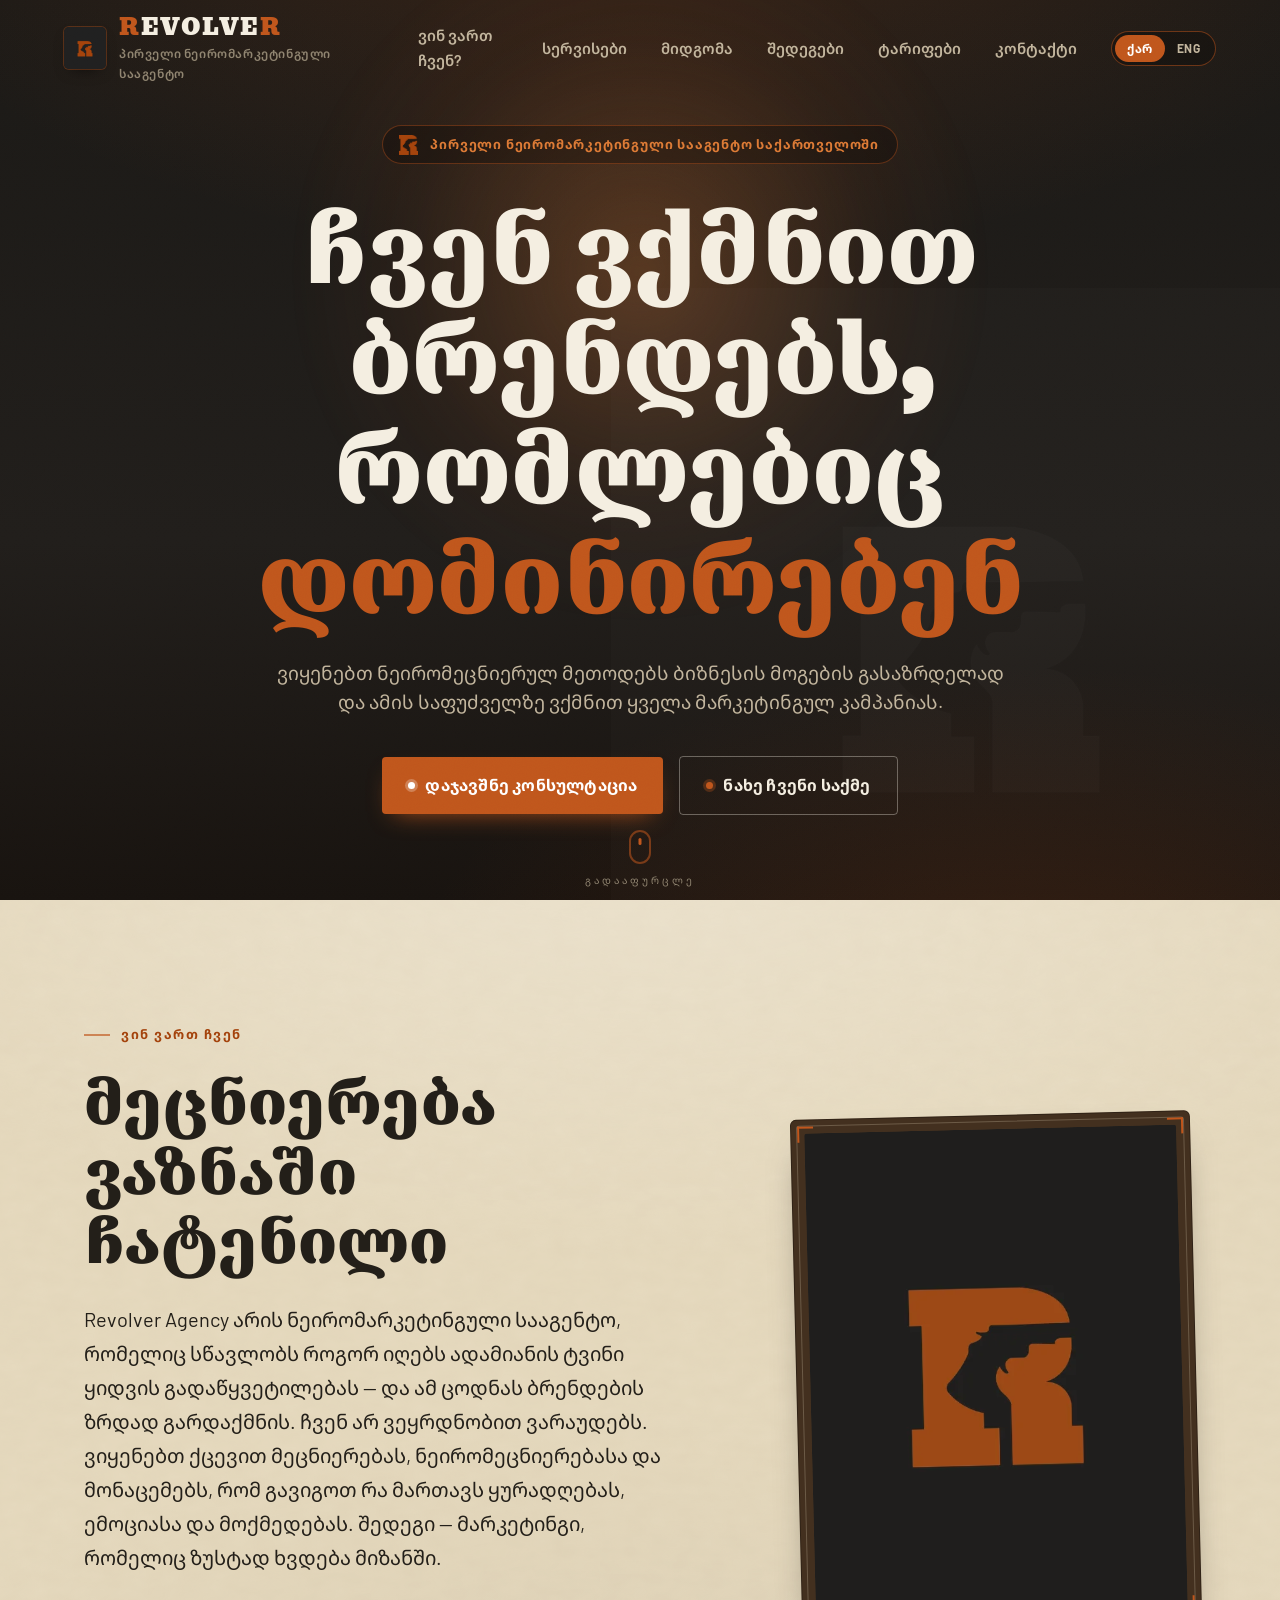
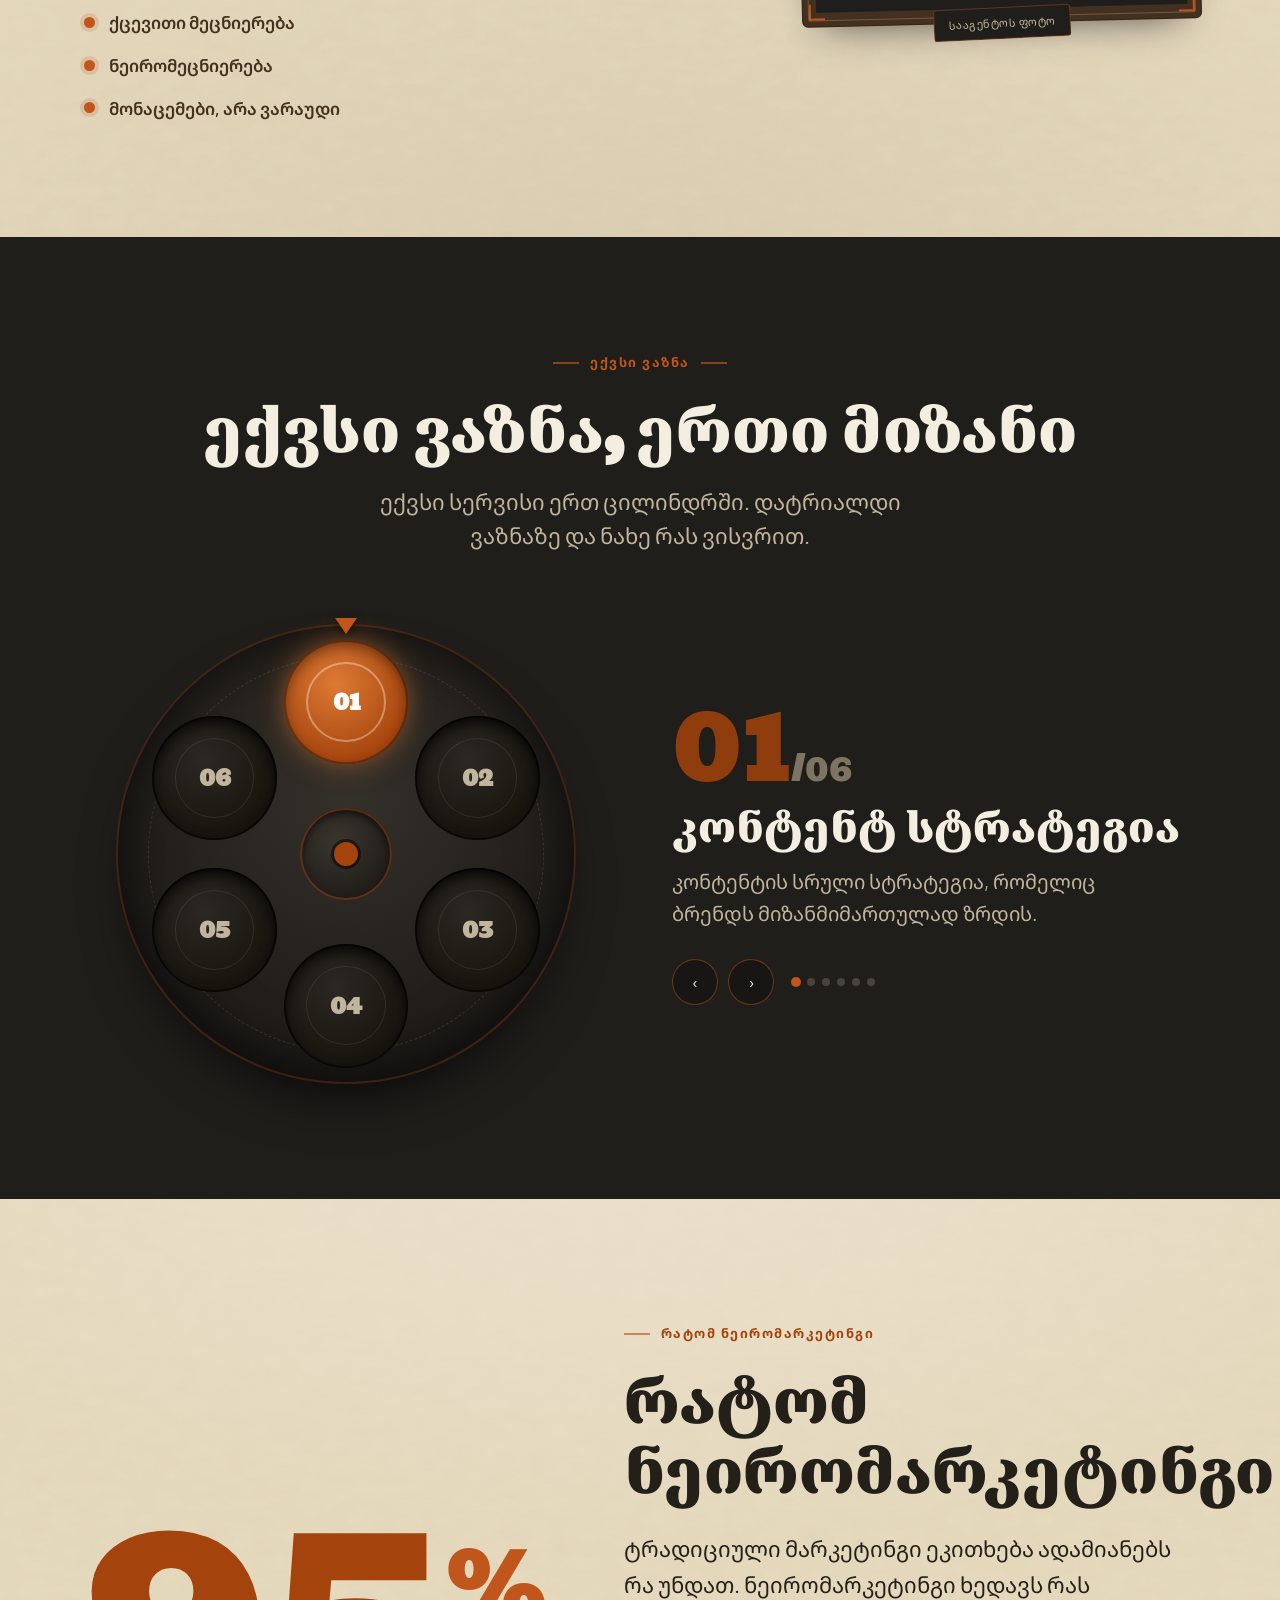
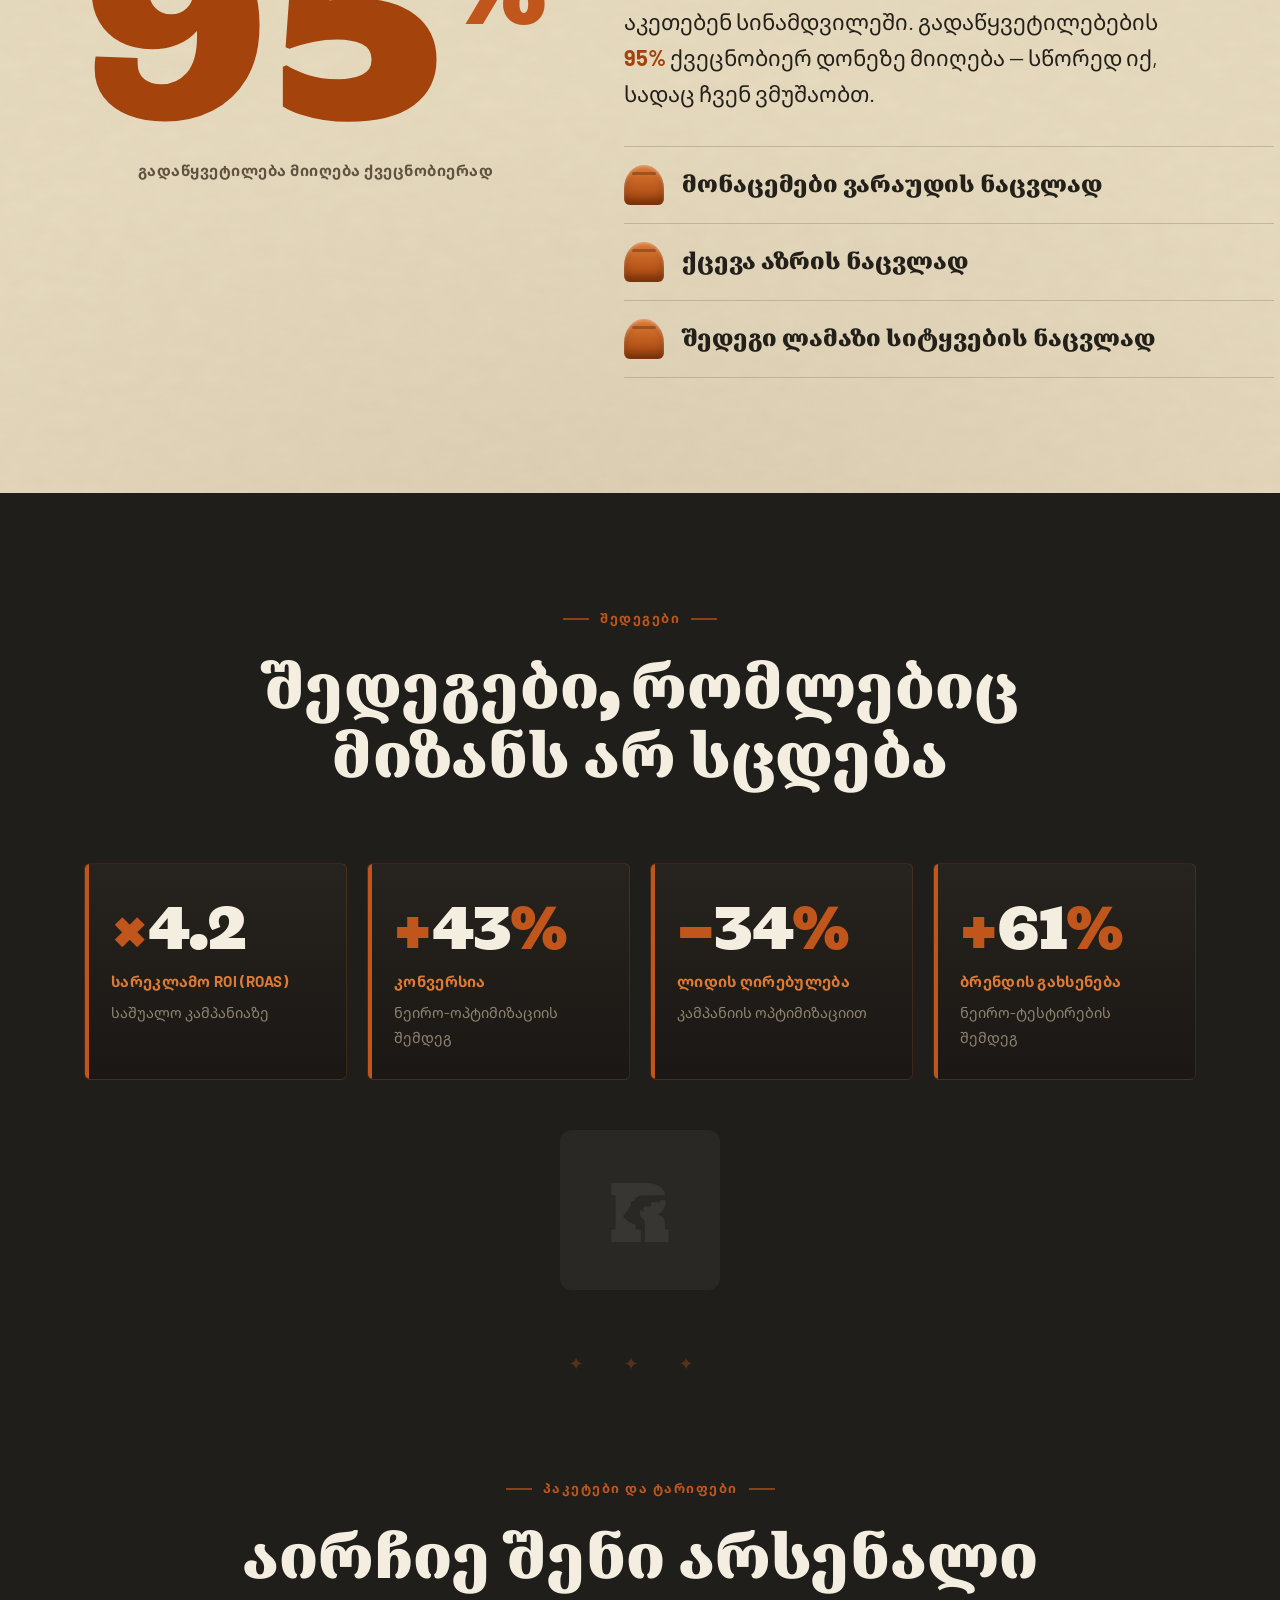
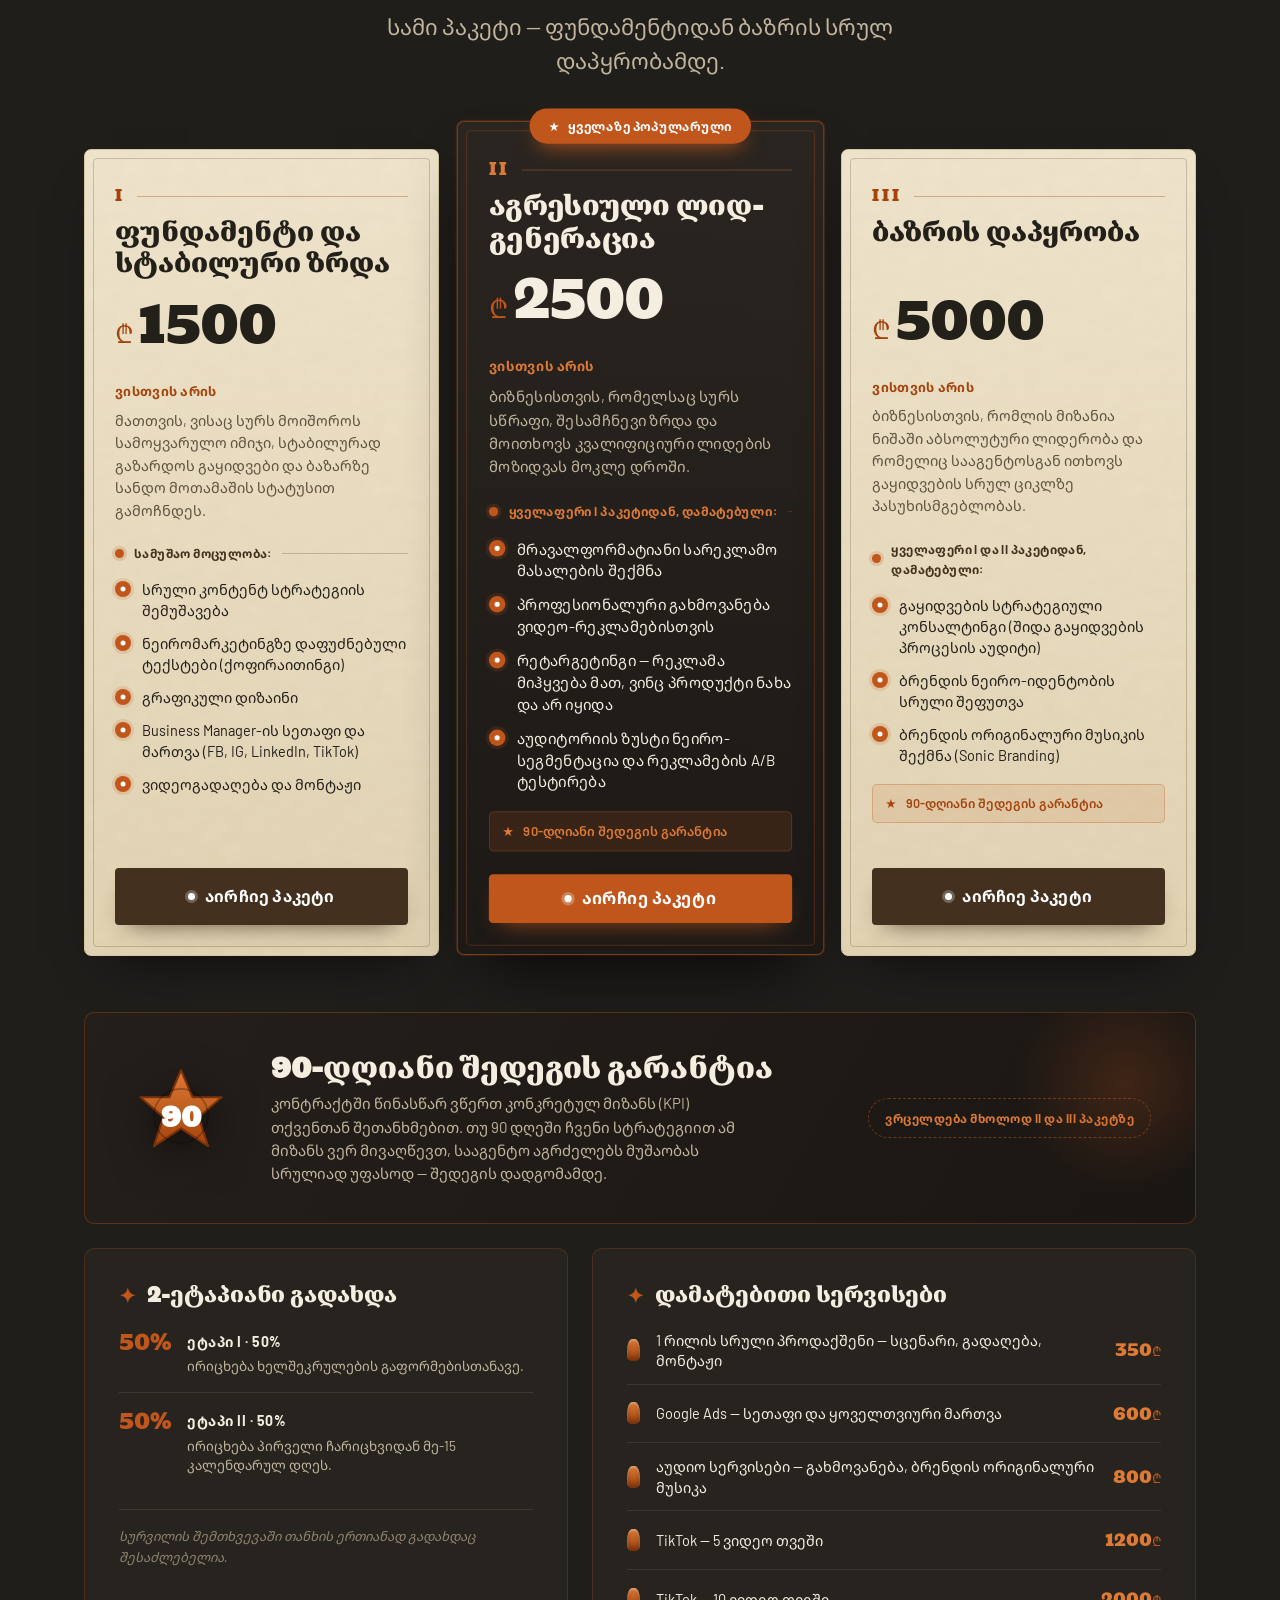
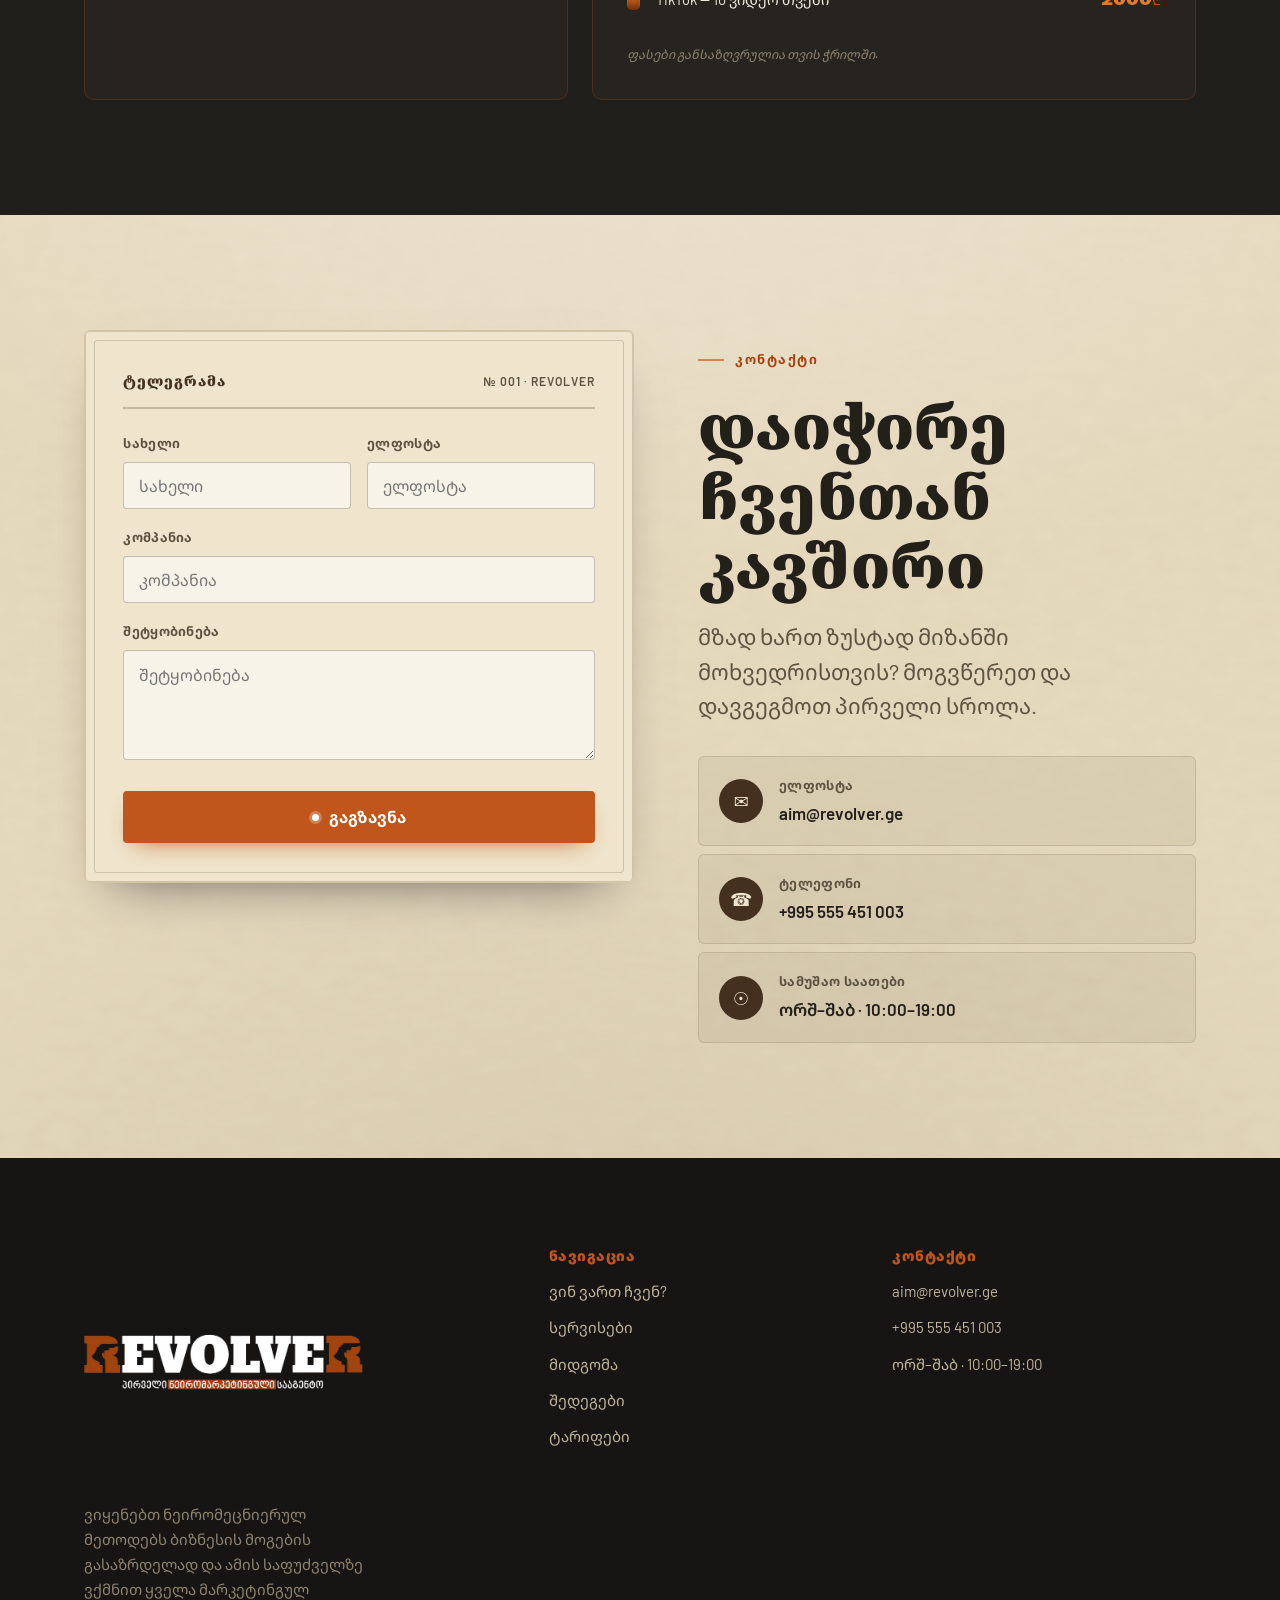
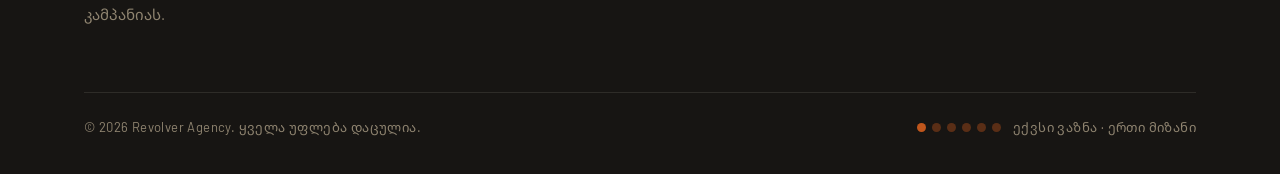
==== commit ab631246: "Transparent logo mark in hero kicker (bg removed, cropped)" ====
--- a/index.html
+++ b/index.html
@@ -50,7 +50,7 @@
   </video>
 
   <div class="wrap hero-inner">
-    <span class="hero-kicker reveal"><img class="star-logo" src="assets/revolver-mark.jpg" alt="R"><span data-i18n="hero.kicker">ნეირომარკეტინგი · თბილისი</span></span>
+    <span class="hero-kicker reveal"><img class="star-logo" src="assets/revolver-mark.png" alt="R"><span data-i18n="hero.kicker">ნეირომარკეტინგი · თბილისი</span></span>
     <h1 class="reveal" data-d="1">
       <span data-i18n="hero.h1a">ჩვენ ვმიზნავთ</span>
       <span class="hl" data-i18n="hero.h1b">ტვინს</span>
--- a/css/revolver.css
+++ b/css/revolver.css
@@ -852,6 +852,6 @@
 
 /* Hero kicker logo mark (replaces star) */
 .hero-kicker .star-logo{
-  height:18px;width:auto;border-radius:3px;
+  height:20px;width:auto;
   vertical-align:middle;display:inline-block;
 }
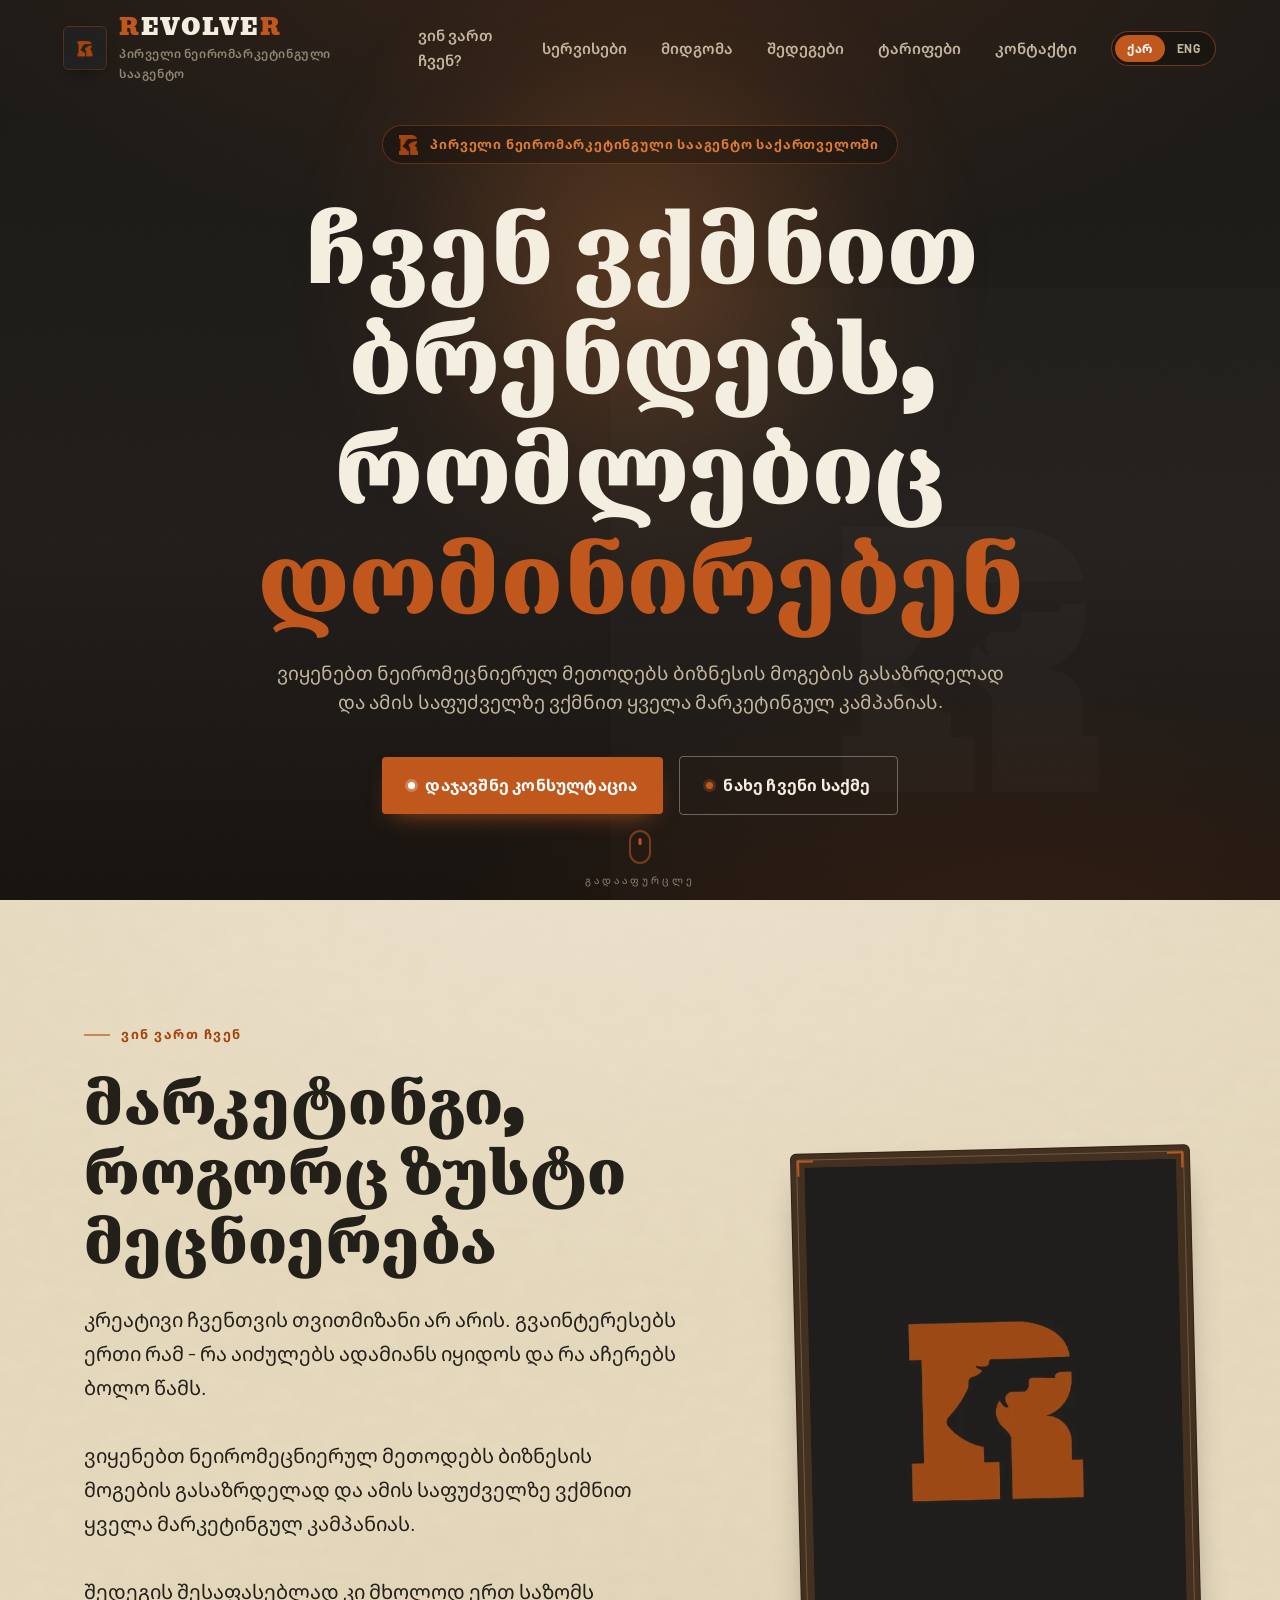
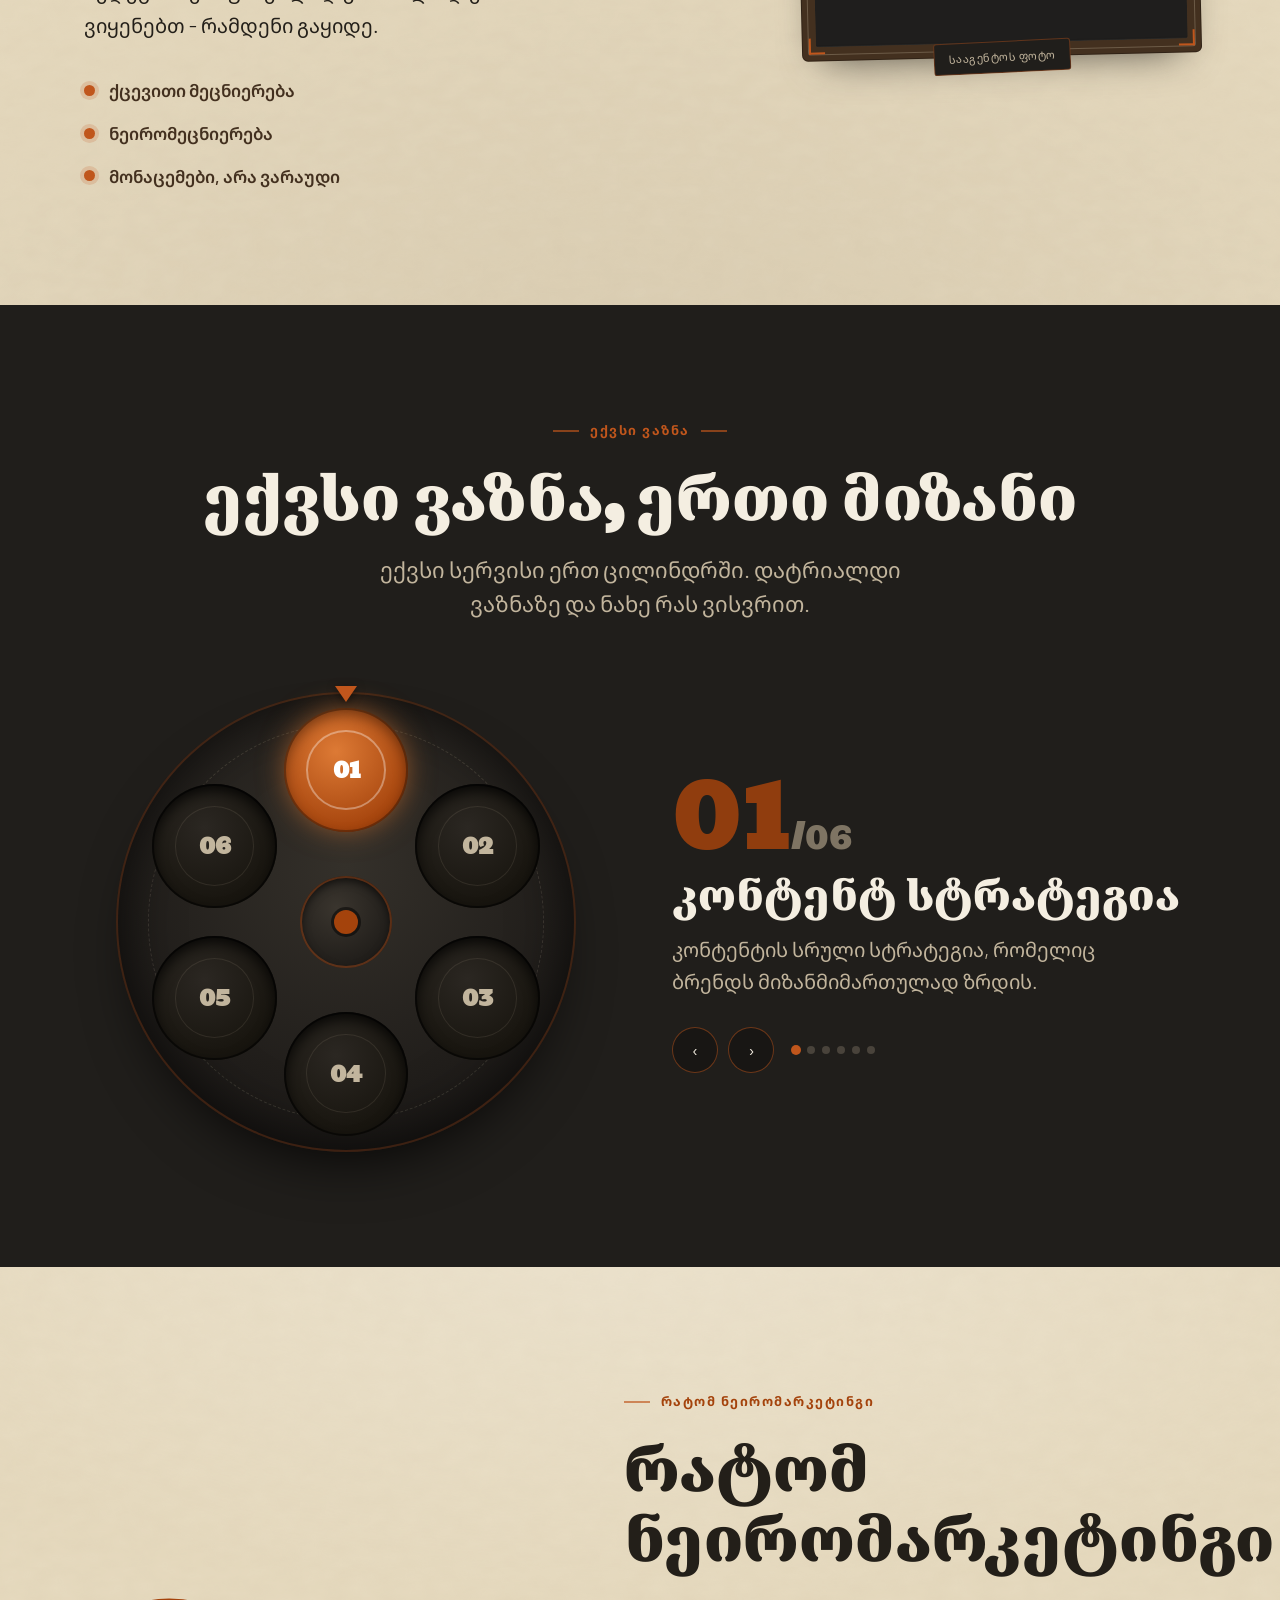
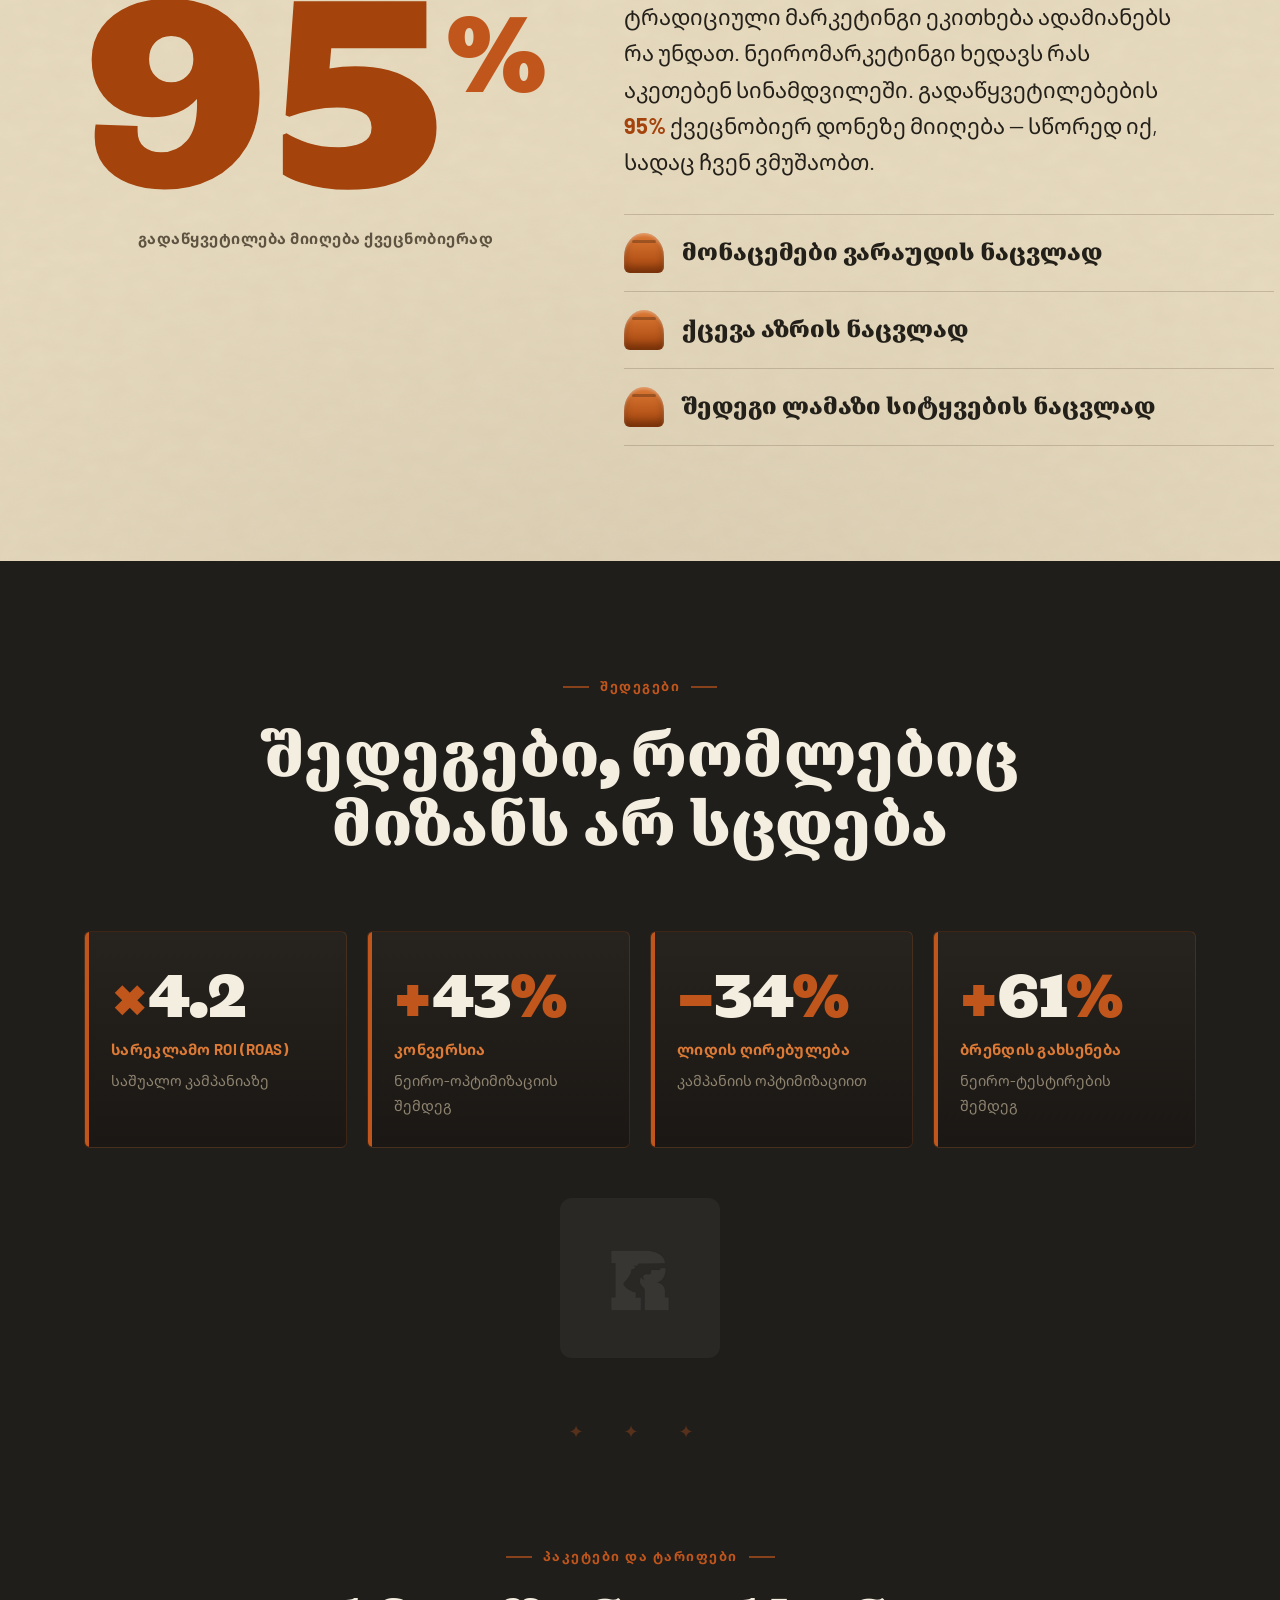
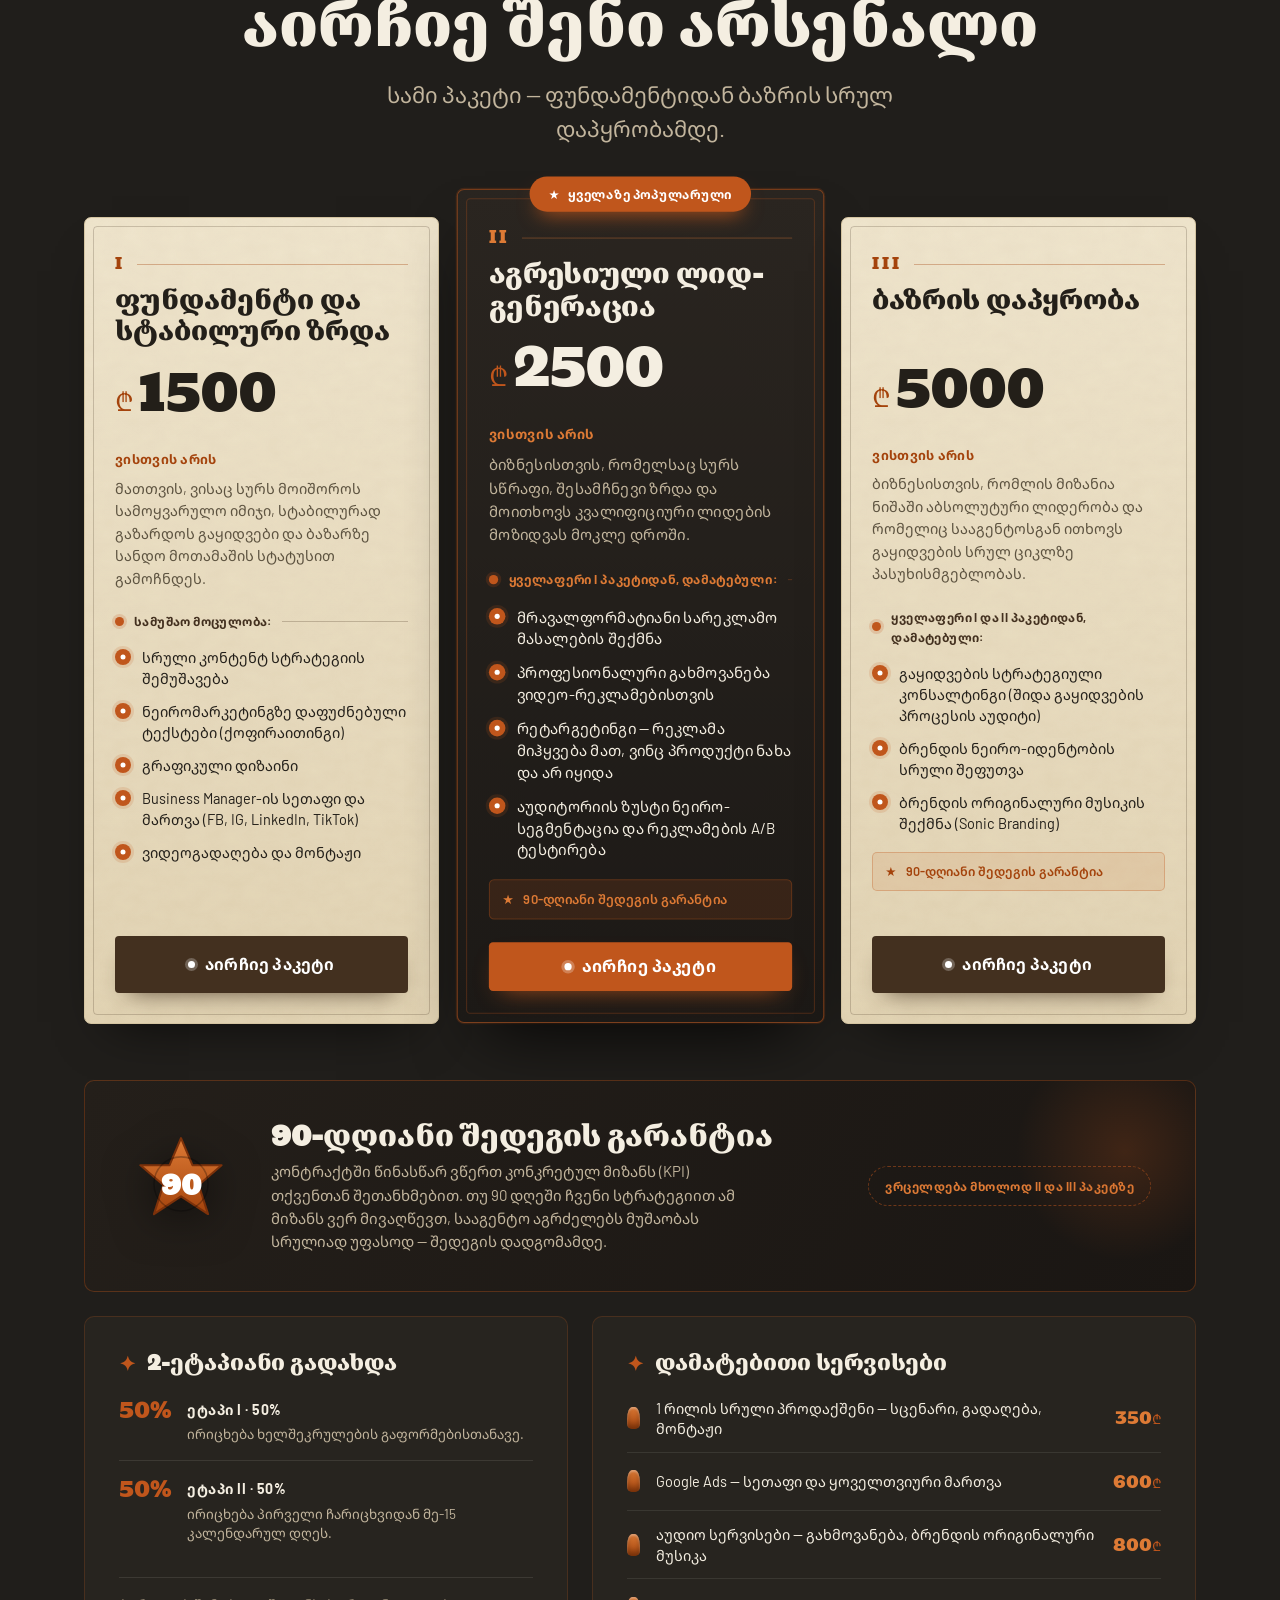
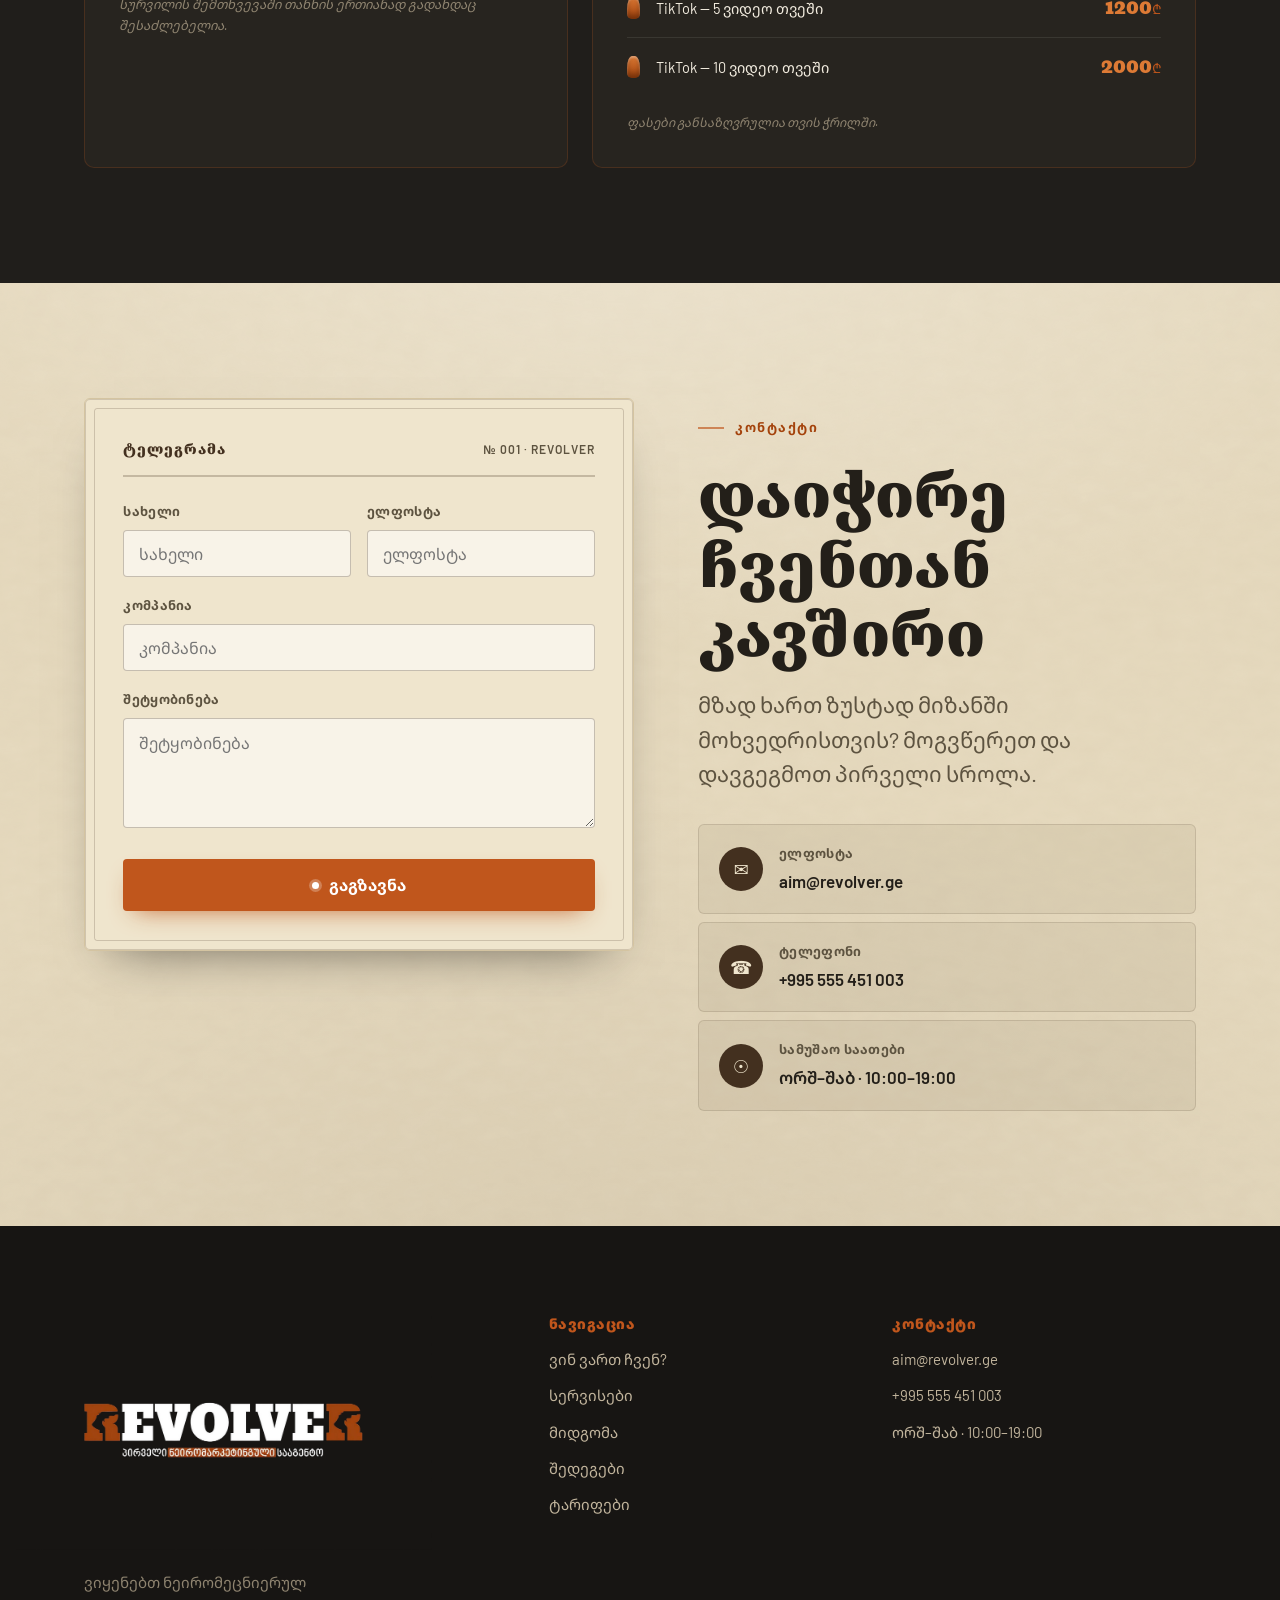
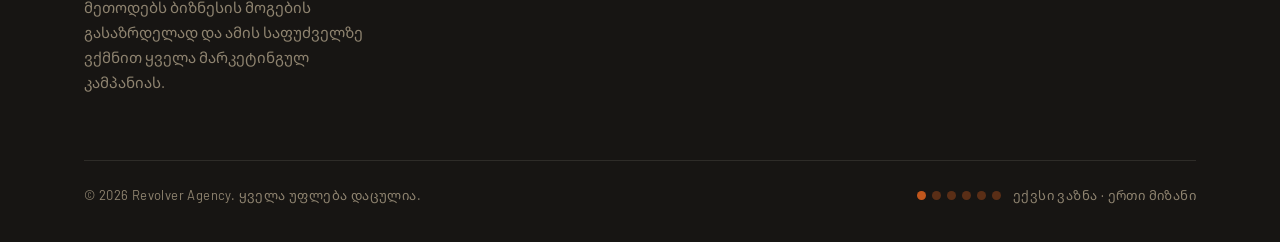
==== commit a9013175: "Update about title and body text" ====
--- a/index.html
+++ b/index.html
@@ -74,7 +74,7 @@
     <div class="reveal">
       <span class="kicker" data-i18n="about.kicker">ვინ ვართ ჩვენ</span>
       <h2 class="section-title" data-i18n="about.title">მეცნიერება ვაზნაში ჩატენილი</h2>
-      <p class="about-body" data-i18n="about.body">Revolver Agency არის ნეირომარკეტინგული სააგენტო...</p>
+      <p class="about-body" data-i18n-html="about.body">Revolver Agency არის ნეირომარკეტინგული სააგენტო...</p>
       <ul class="about-points">
         <li><span class="dot"></span><span data-i18n="about.p1">ქცევითი მეცნიერება</span></li>
         <li><span class="dot"></span><span data-i18n="about.p2">ნეირომეცნიერება</span></li>
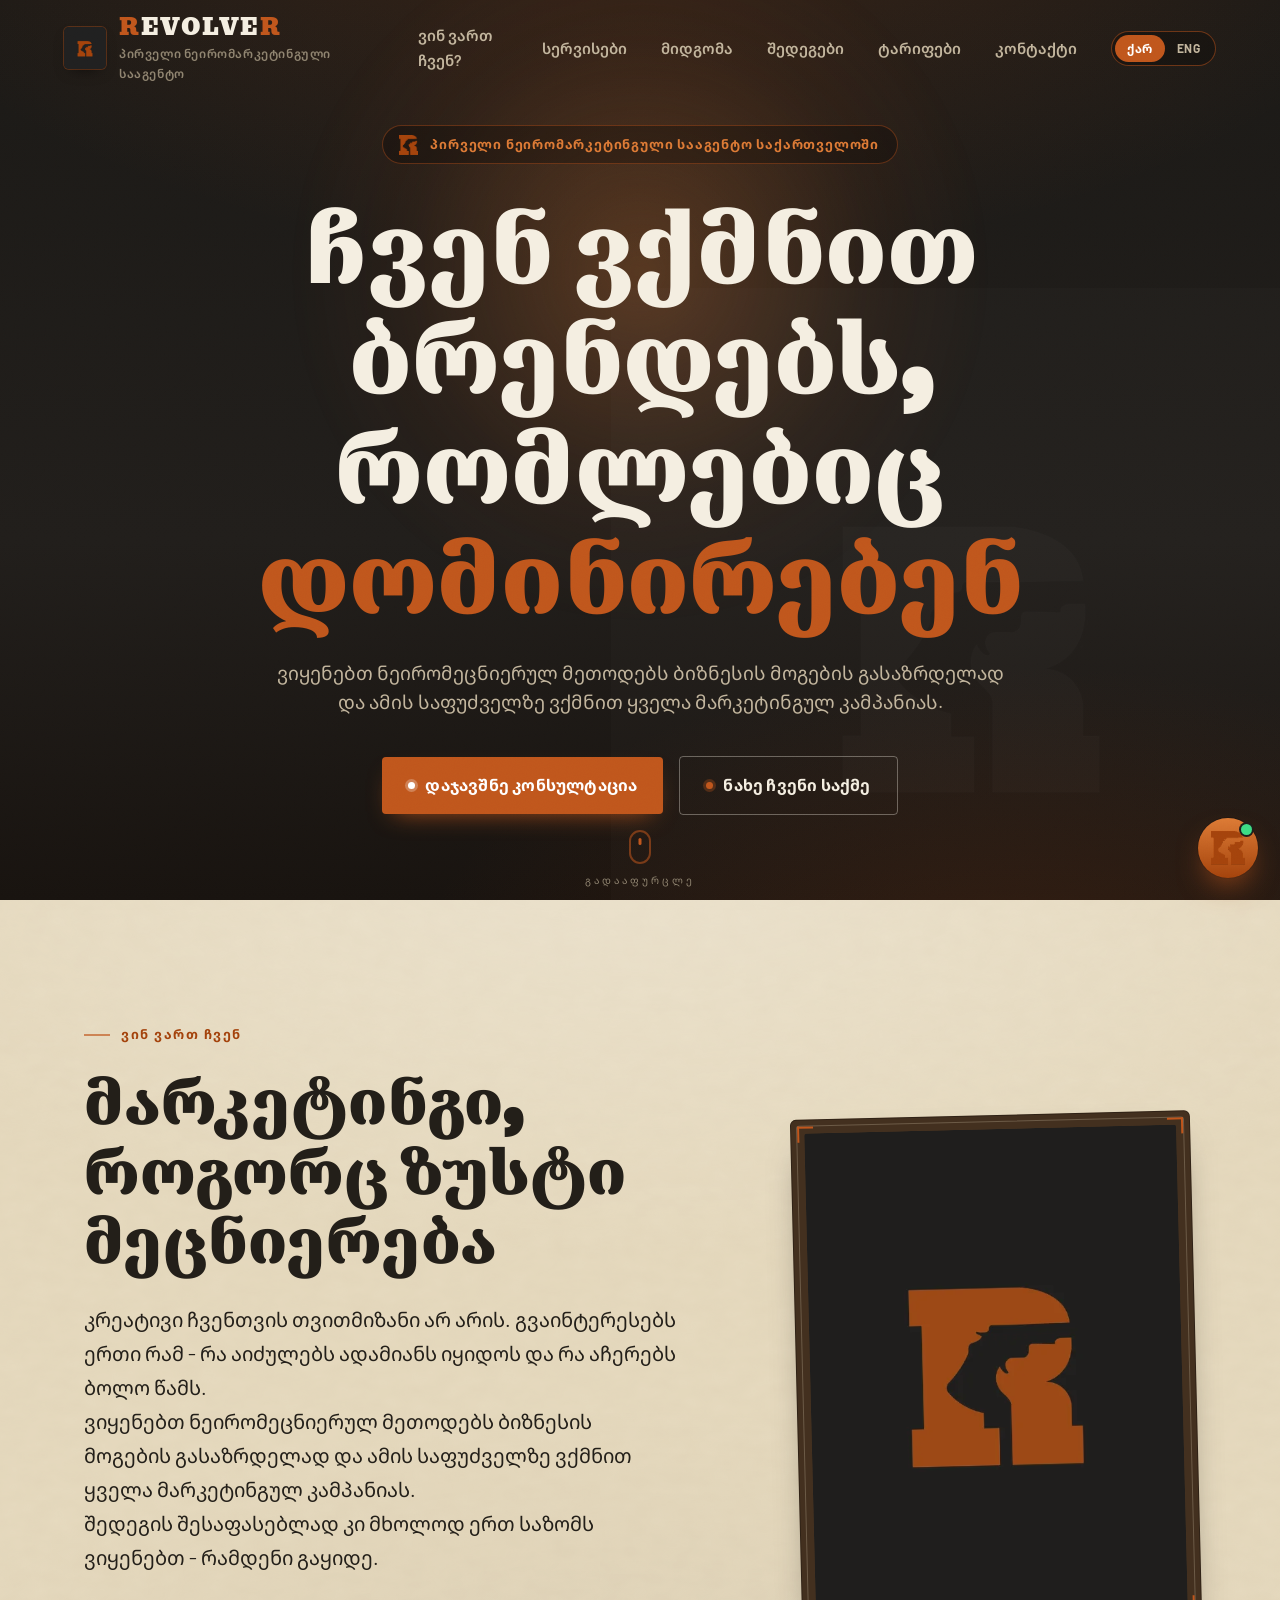
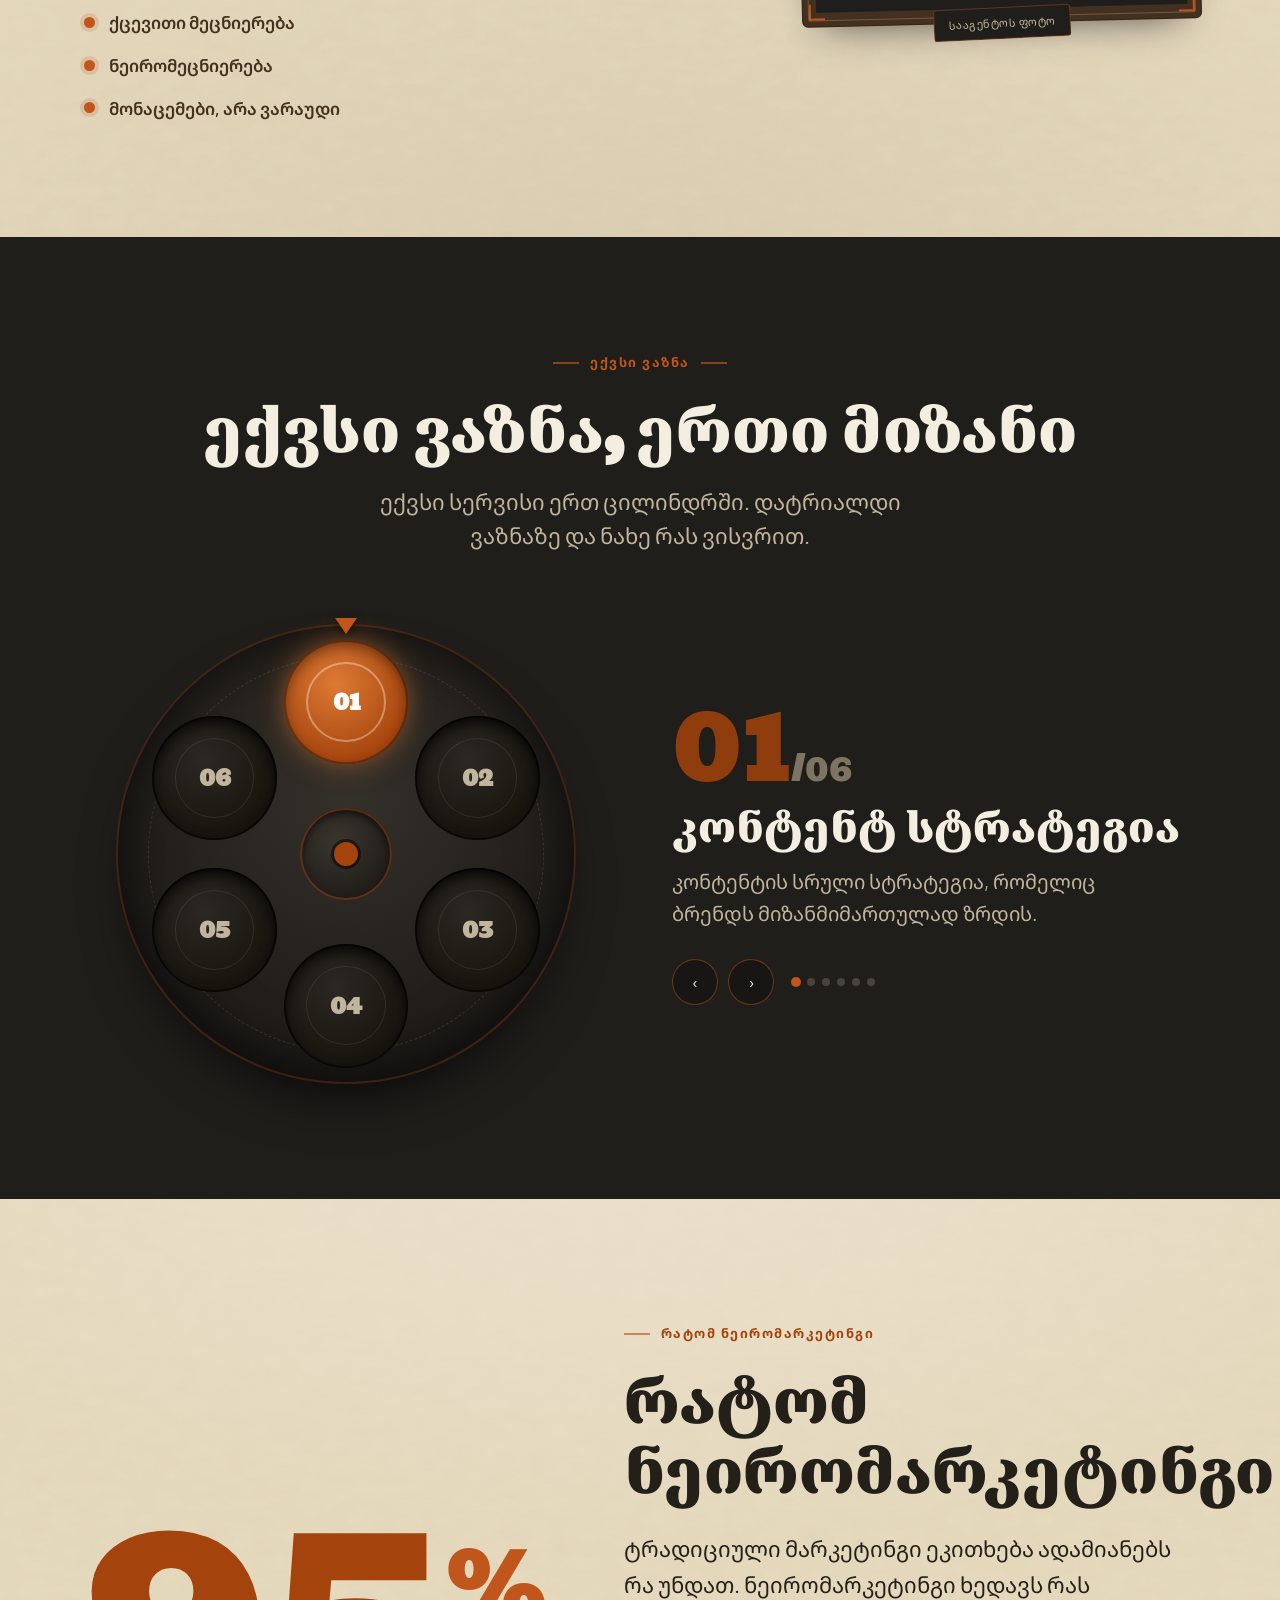
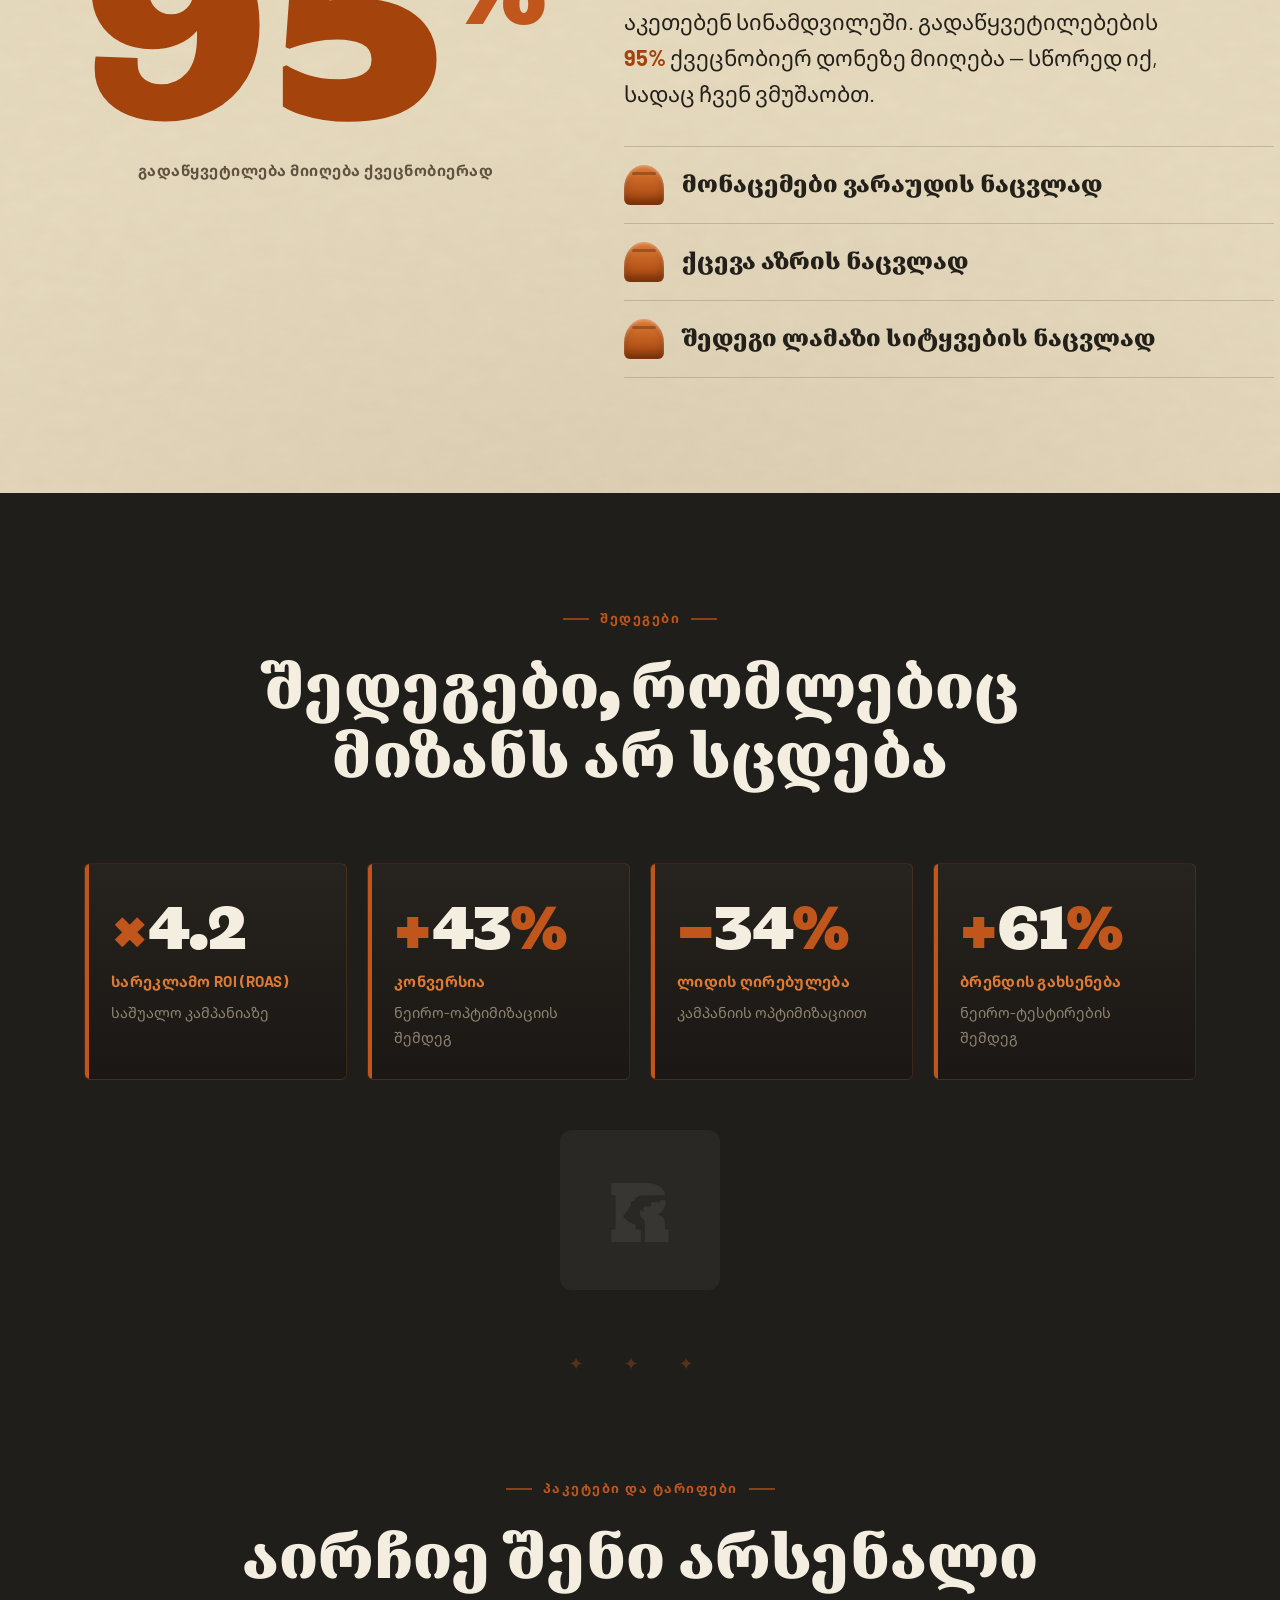
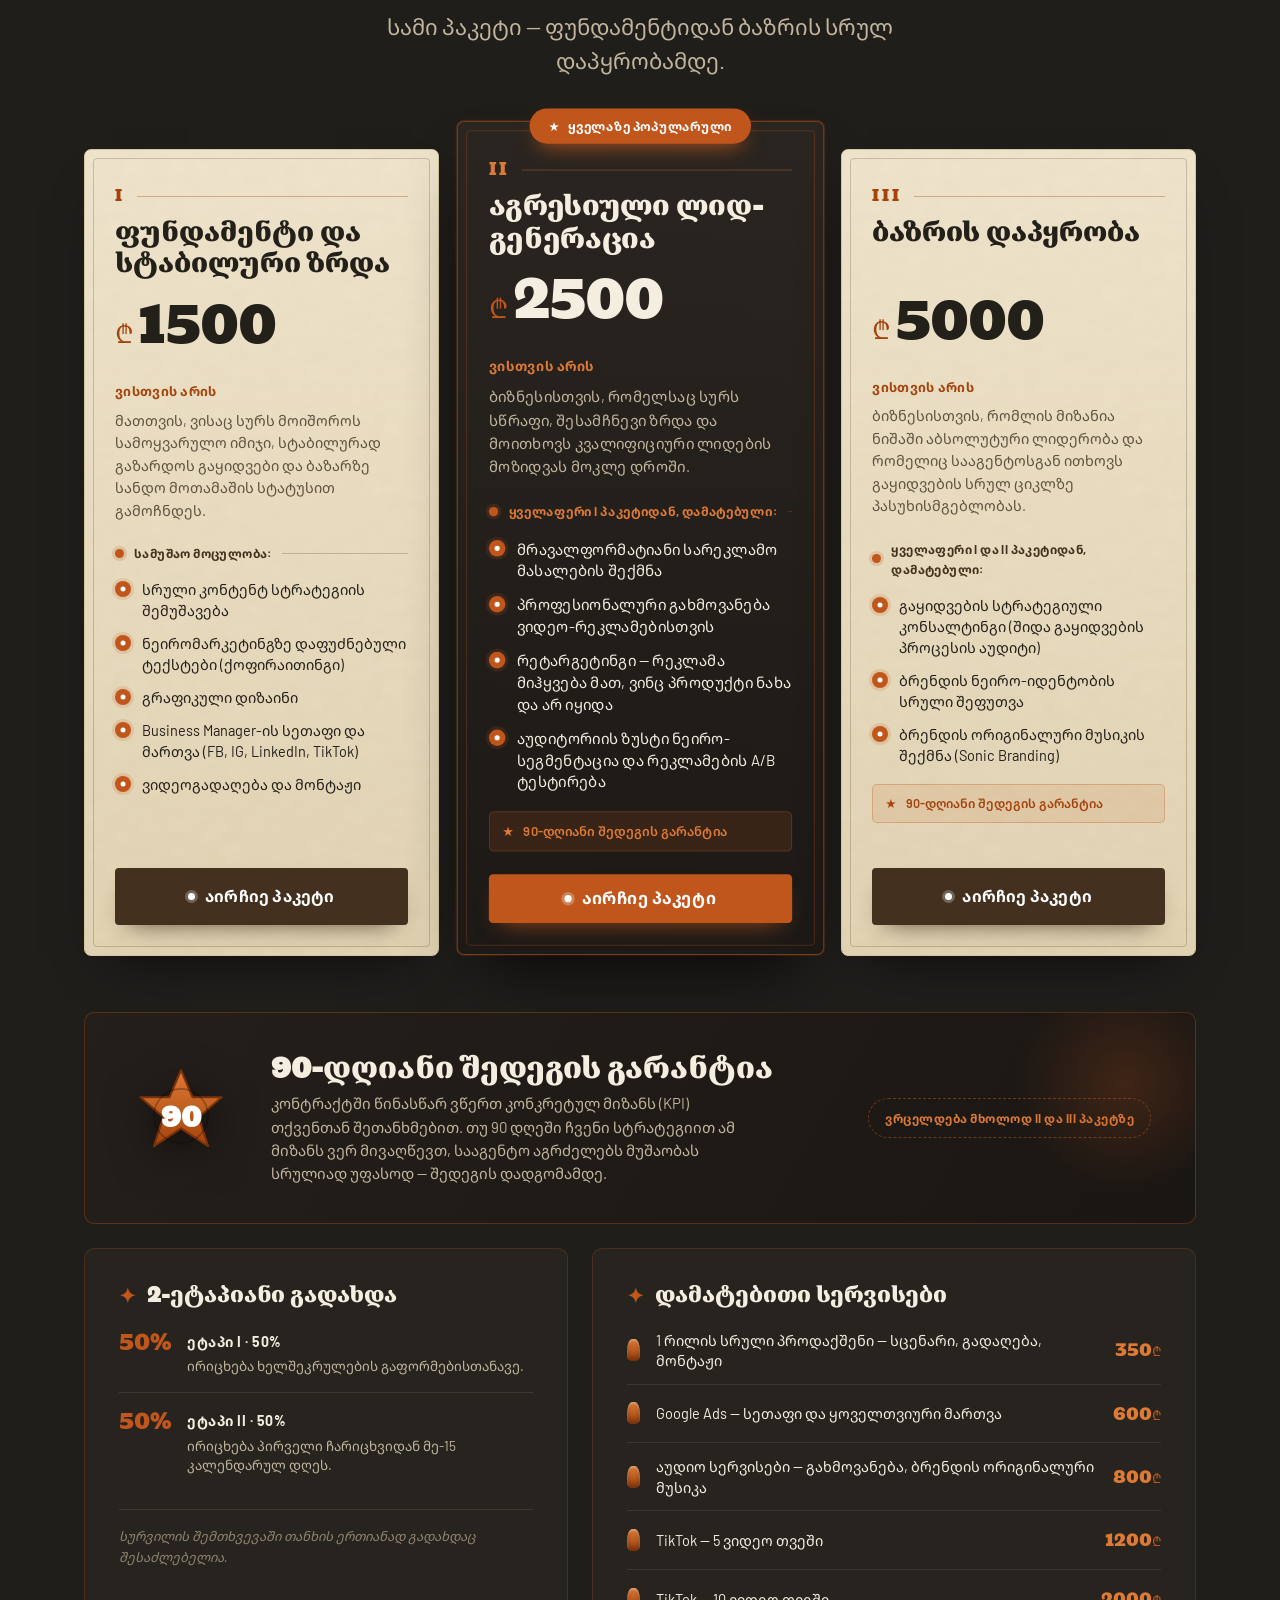
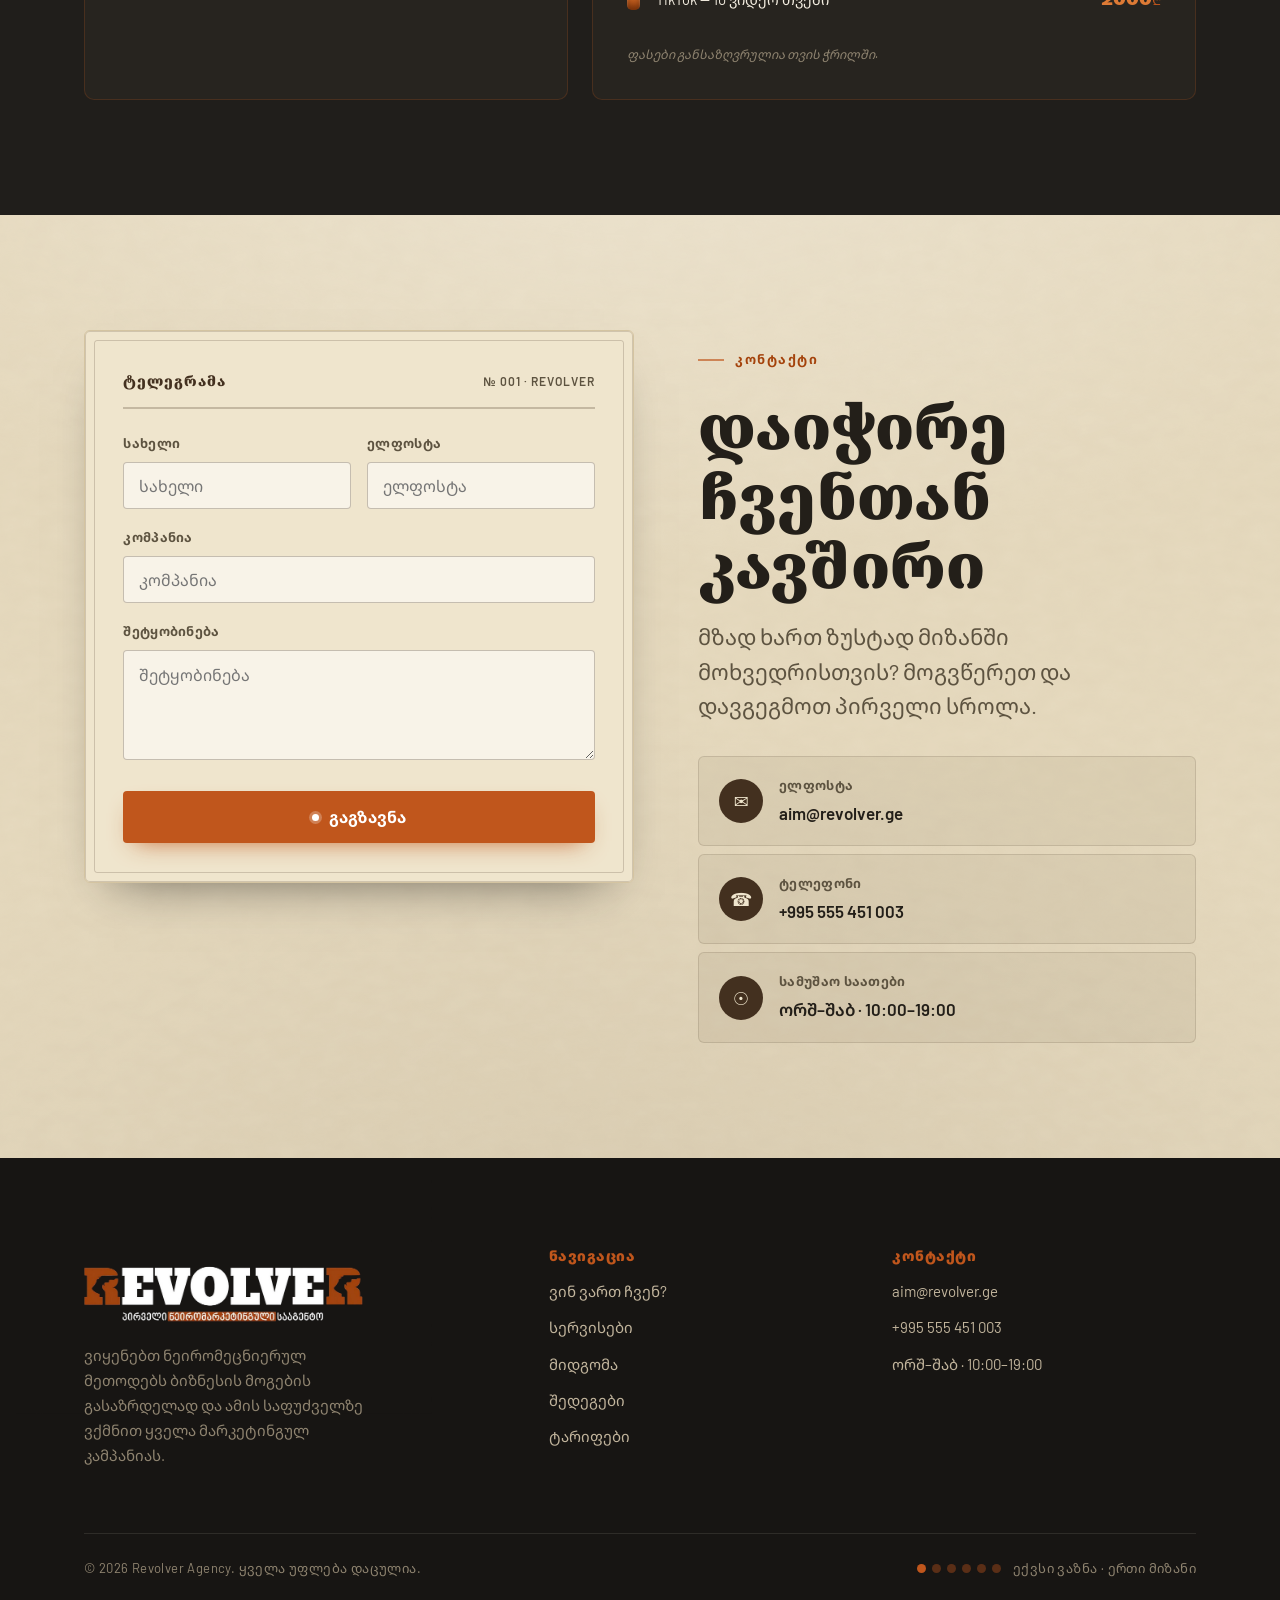
==== commit 82e907fd: "Add AI chat widget with Claude API backend" ====
--- a/index.html
+++ b/index.html
@@ -328,5 +328,6 @@
 <script src="image-slot.js"></script>
 <script src="js/i18n.js"></script>
 <script src="js/app.js"></script>
+<script src="js/chat.js"></script>
 </body>
 </html>
--- a/css/revolver.css
+++ b/css/revolver.css
@@ -855,3 +855,69 @@
   height:20px;width:auto;
   vertical-align:middle;display:inline-block;
 }
+
+/* Footer tighten on mobile */
+@media(max-width:560px){
+  .footer{padding:34px 0 24px;}
+  .footer-word{width:min(300px,82%);}
+  .footer-blurb{margin-top:-6px;}
+  .footer-top{gap:24px;}
+}
+
+/* Pull footer blurb up closer to the logo (desktop only) */
+@media(min-width:981px){
+  .footer-blurb{margin-top:-90px;}
+}
+
+/* Nudge footer logo up slightly (desktop) */
+@media(min-width:981px){
+  .footer-word{margin-top:-15px;}
+}
+
+/* Footer logo up more (desktop) */
+@media(min-width:981px){
+  .footer-word{margin-top:-30px;}
+}
+
+/* Footer logo up ~1cm more (desktop) */
+@media(min-width:981px){
+  .footer-word{margin-top:-68px;}
+}
+
+/* Move footer blurb down ~0.5cm, logo stays (desktop) */
+@media(min-width:981px){
+  .footer-blurb{margin-top:-71px;}
+}
+
+/* ============================================================
+   AI CHAT WIDGET
+   ============================================================ */
+.rv-chat-btn{position:fixed;right:22px;bottom:22px;z-index:6000;width:60px;height:60px;border-radius:50%;border:none;background:linear-gradient(180deg,var(--ember),var(--rust-2));box-shadow:0 14px 30px -10px rgba(192,86,28,.8),0 0 0 1px rgba(0,0,0,.2);cursor:pointer;display:grid;place-items:center;transition:transform .25s var(--ease),opacity .25s;}
+.rv-chat-btn img{width:34px;height:34px;}
+.rv-chat-btn:hover{transform:translateY(-3px) scale(1.05);}
+.rv-chat-btn.hide{opacity:0;pointer-events:none;transform:scale(.6);}
+.rv-chat-dot{position:absolute;top:6px;right:6px;width:11px;height:11px;border-radius:50%;background:#3ddc84;box-shadow:0 0 0 2px var(--ink);}
+.rv-chat-panel{position:fixed;right:22px;bottom:22px;z-index:6001;width:min(380px,calc(100vw - 32px));height:min(560px,calc(100vh - 100px));background:var(--ink-2);border:1px solid rgba(192,86,28,.4);border-radius:16px;box-shadow:0 30px 70px -20px rgba(0,0,0,.85);display:flex;flex-direction:column;overflow:hidden;opacity:0;transform:translateY(20px) scale(.96);pointer-events:none;transition:opacity .3s var(--ease),transform .3s var(--ease);}
+.rv-chat-panel.open{opacity:1;transform:none;pointer-events:auto;}
+.rv-chat-head{display:flex;align-items:center;gap:12px;padding:14px 16px;background:linear-gradient(180deg,#2a2520,#1c1916);border-bottom:1px solid rgba(192,86,28,.3);}
+.rv-chat-head img{width:34px;height:34px;}
+.rv-chat-title{font-family:var(--font-display);font-size:16px;color:var(--bone);line-height:1;}
+html[lang="ka"] .rv-chat-title{font-weight:900;}
+.rv-chat-sub{font-size:12px;color:var(--bone-dimmer);margin-top:3px;}
+.rv-chat-close{margin-left:auto;background:transparent;border:none;color:var(--bone-dim);font-size:26px;line-height:1;cursor:pointer;padding:0 4px;}
+.rv-chat-close:hover{color:var(--rust);}
+.rv-chat-body{flex:1;overflow-y:auto;padding:16px;display:flex;flex-direction:column;gap:10px;}
+.rv-msg{max-width:84%;padding:10px 14px;border-radius:14px;font-size:14.5px;line-height:1.5;white-space:pre-wrap;word-wrap:break-word;}
+.rv-user{align-self:flex-end;background:var(--rust);color:#fff;border-bottom-right-radius:4px;}
+.rv-assistant{align-self:flex-start;background:#322c26;color:var(--bone);border-bottom-left-radius:4px;}
+.rv-typing{display:flex;gap:4px;align-items:center;}
+.rv-typing span{width:7px;height:7px;border-radius:50%;background:var(--bone-dimmer);animation:rvblink 1.2s infinite both;}
+.rv-typing span:nth-child(2){animation-delay:.2s;}
+.rv-typing span:nth-child(3){animation-delay:.4s;}
+@keyframes rvblink{0%,80%,100%{opacity:.3;}40%{opacity:1;}}
+.rv-chat-form{display:flex;gap:8px;padding:12px;border-top:1px solid rgba(244,238,225,.1);background:var(--ink-3);}
+.rv-chat-form input{flex:1;padding:11px 14px;border-radius:999px;border:1px solid rgba(192,86,28,.3);background:rgba(0,0,0,.25);color:var(--bone);font-family:var(--font-body);font-size:15px;}
+.rv-chat-form input:focus{outline:none;border-color:var(--rust);}
+.rv-chat-form button{flex:none;width:44px;height:44px;border-radius:50%;border:none;background:var(--rust);color:#fff;font-size:16px;cursor:pointer;transition:.2s;}
+.rv-chat-form button:hover{background:var(--ember);}
+@media(max-width:560px){.rv-chat-panel{right:8px;bottom:8px;height:calc(100vh - 90px);}.rv-chat-btn{right:14px;bottom:14px;}}
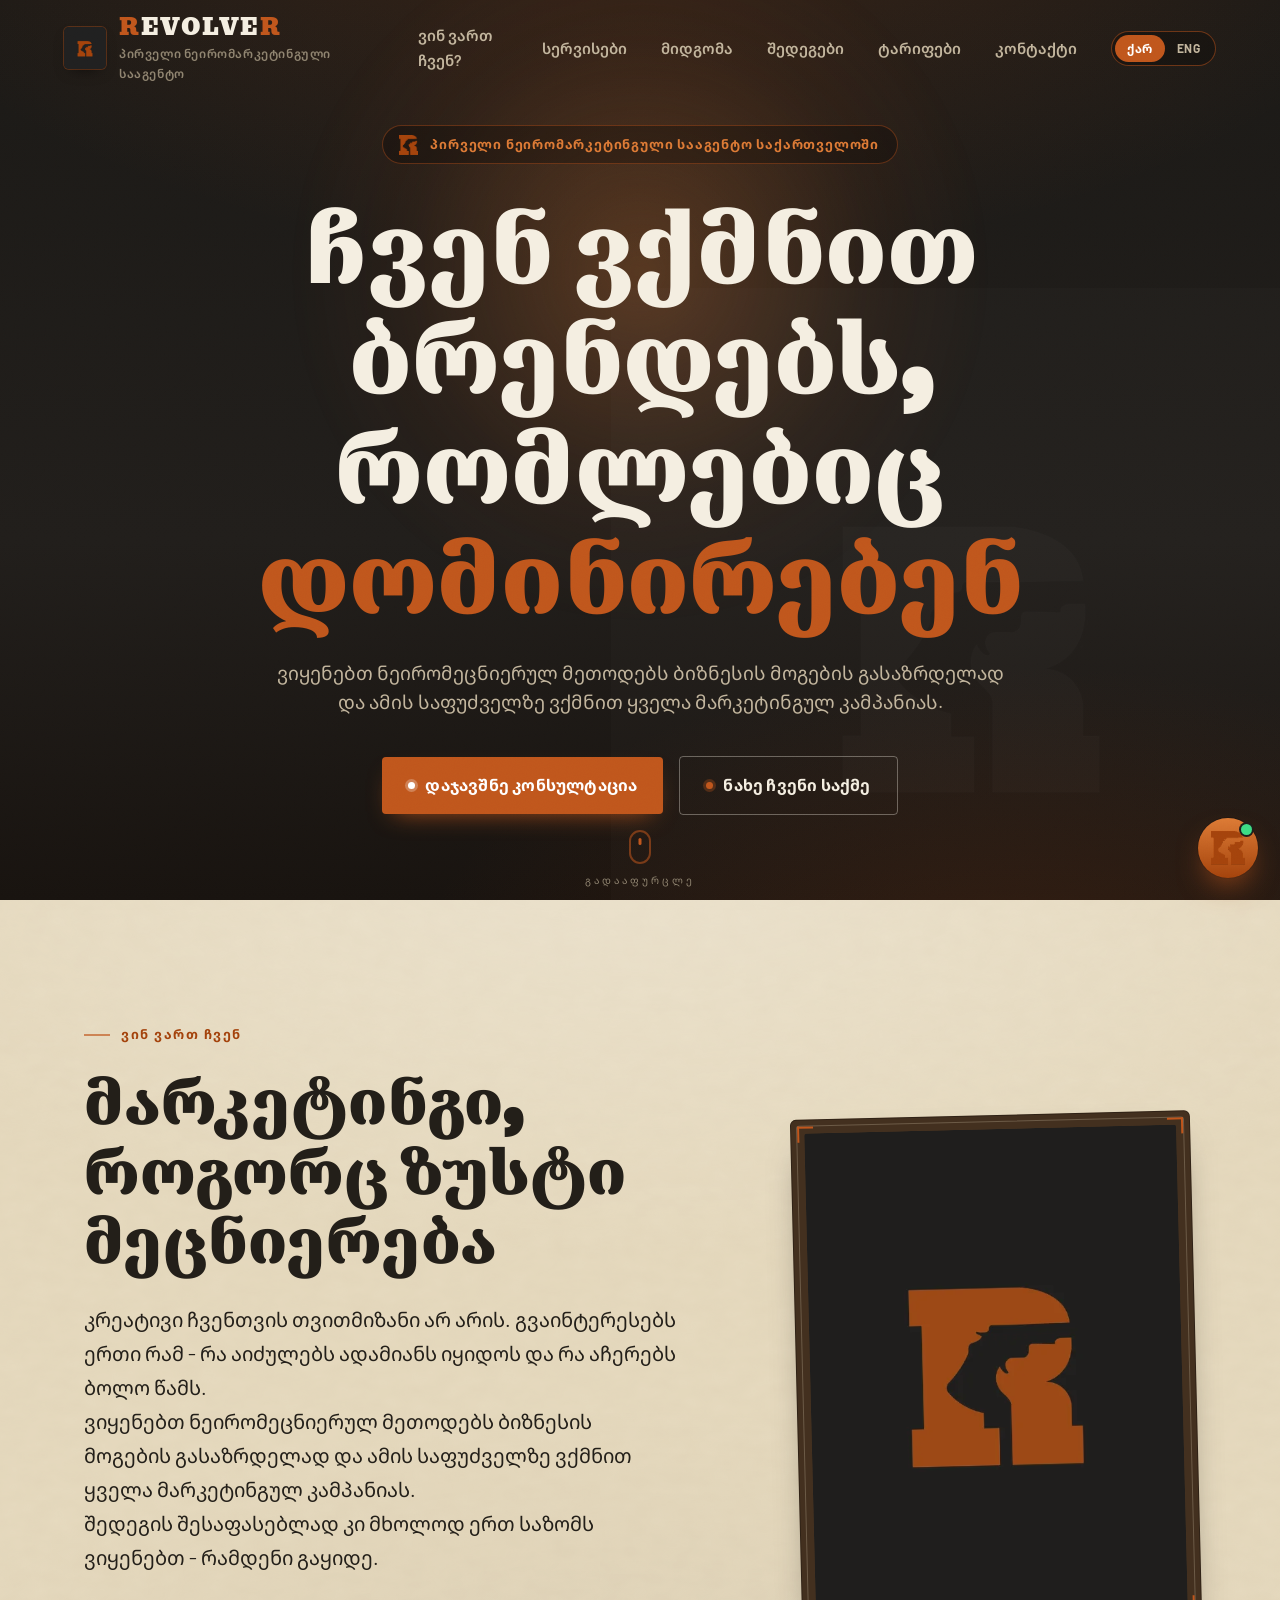
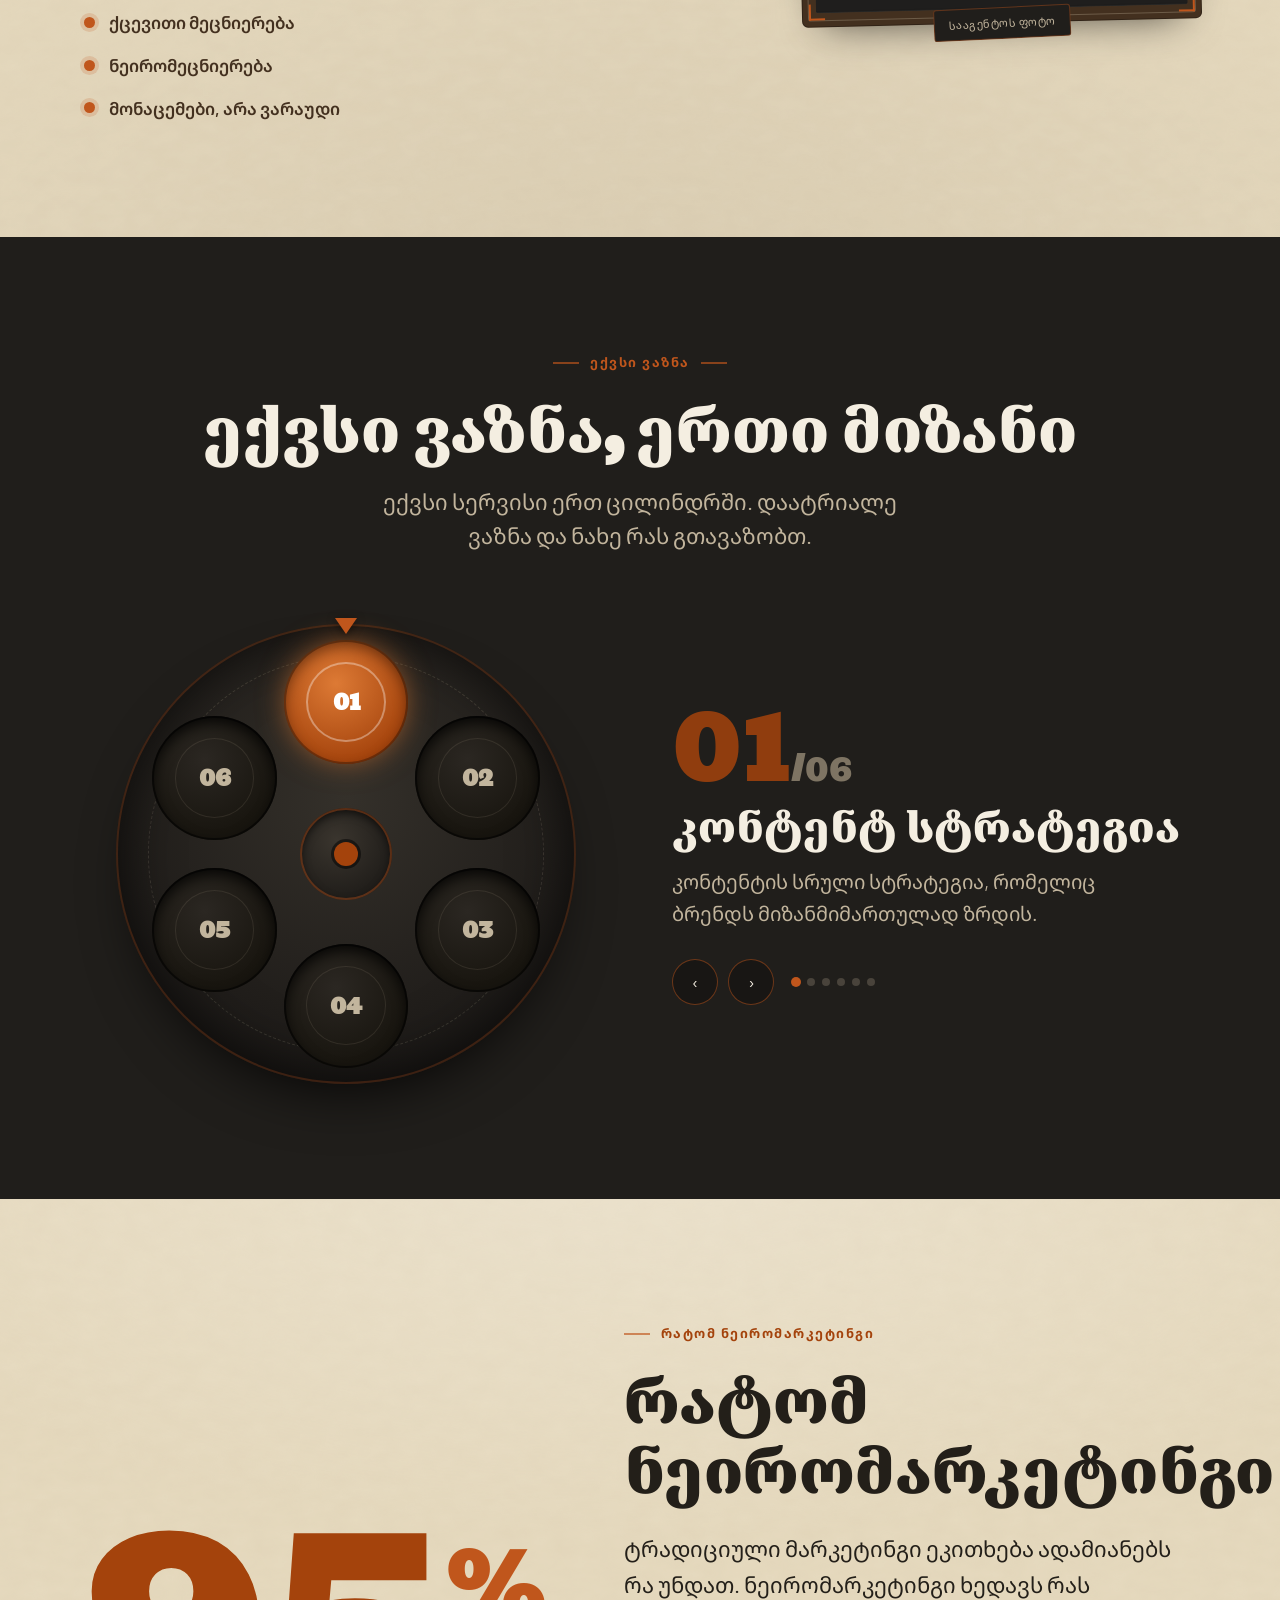
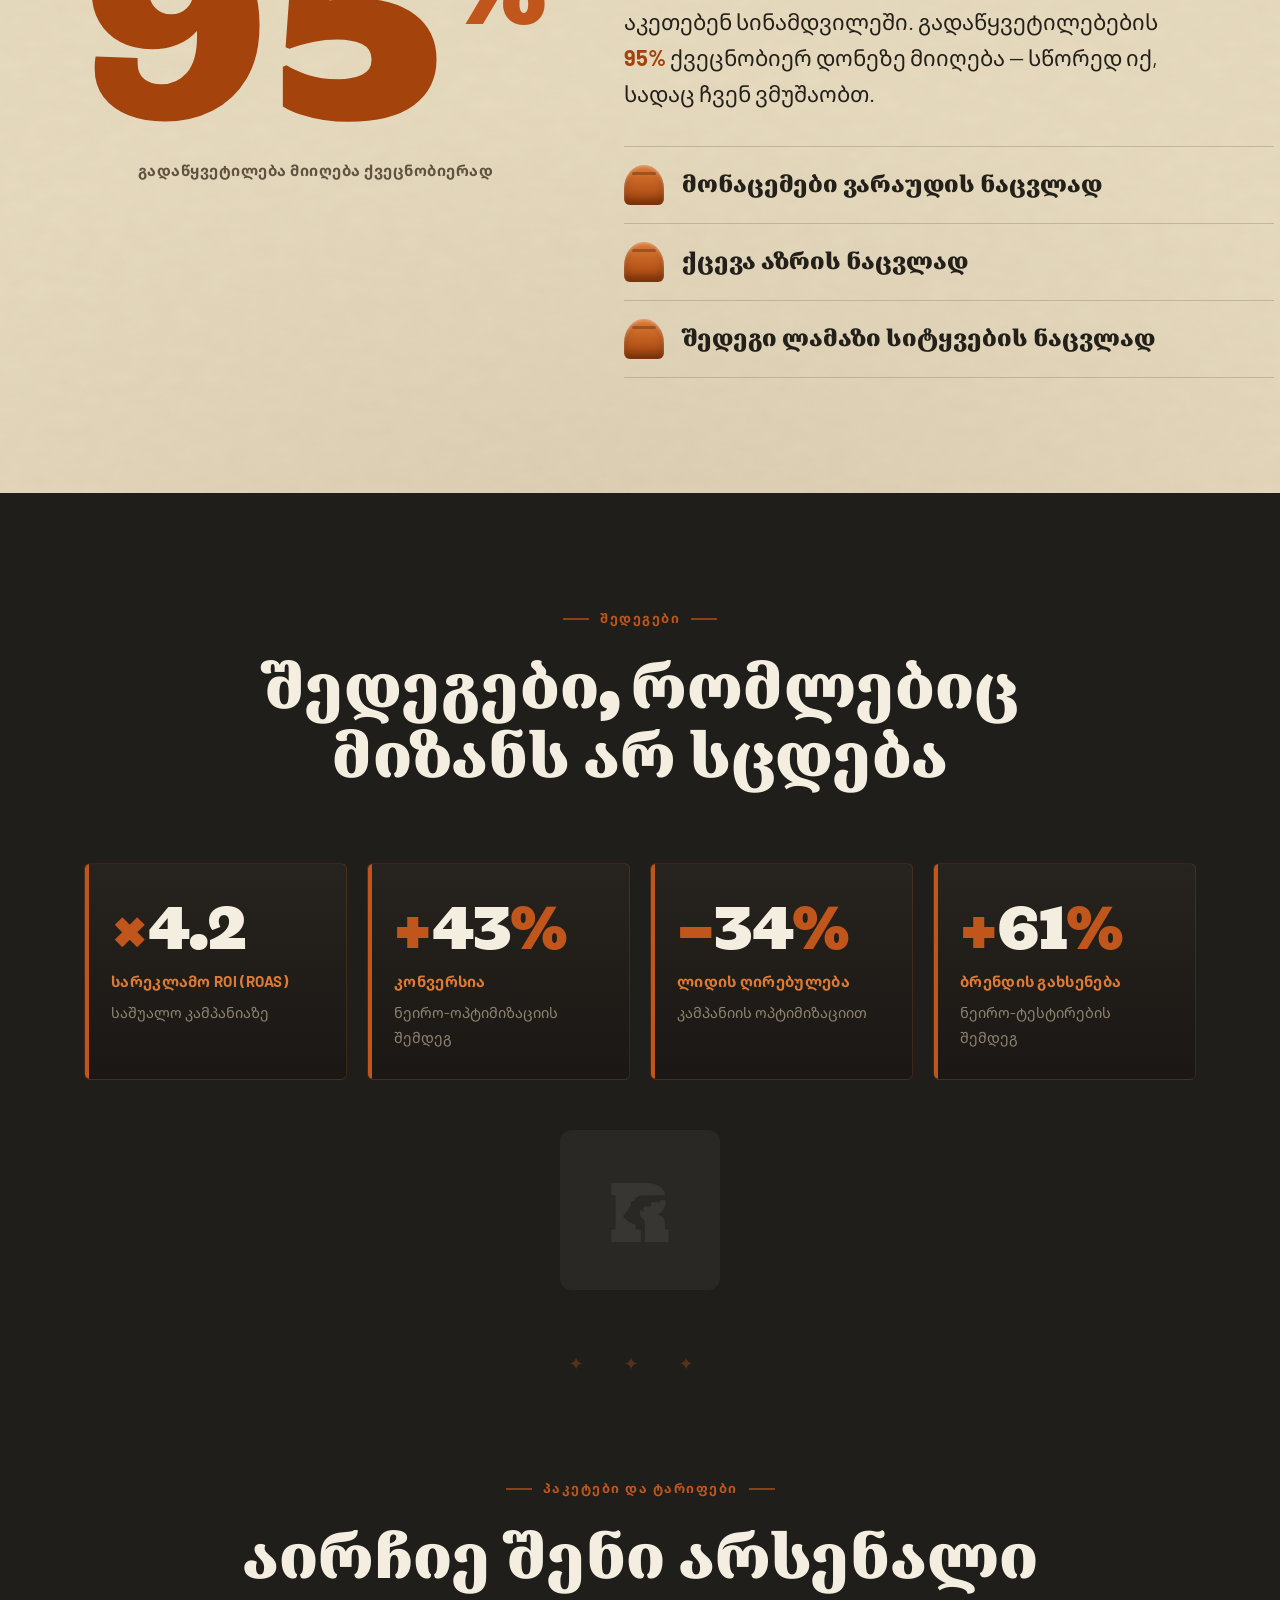
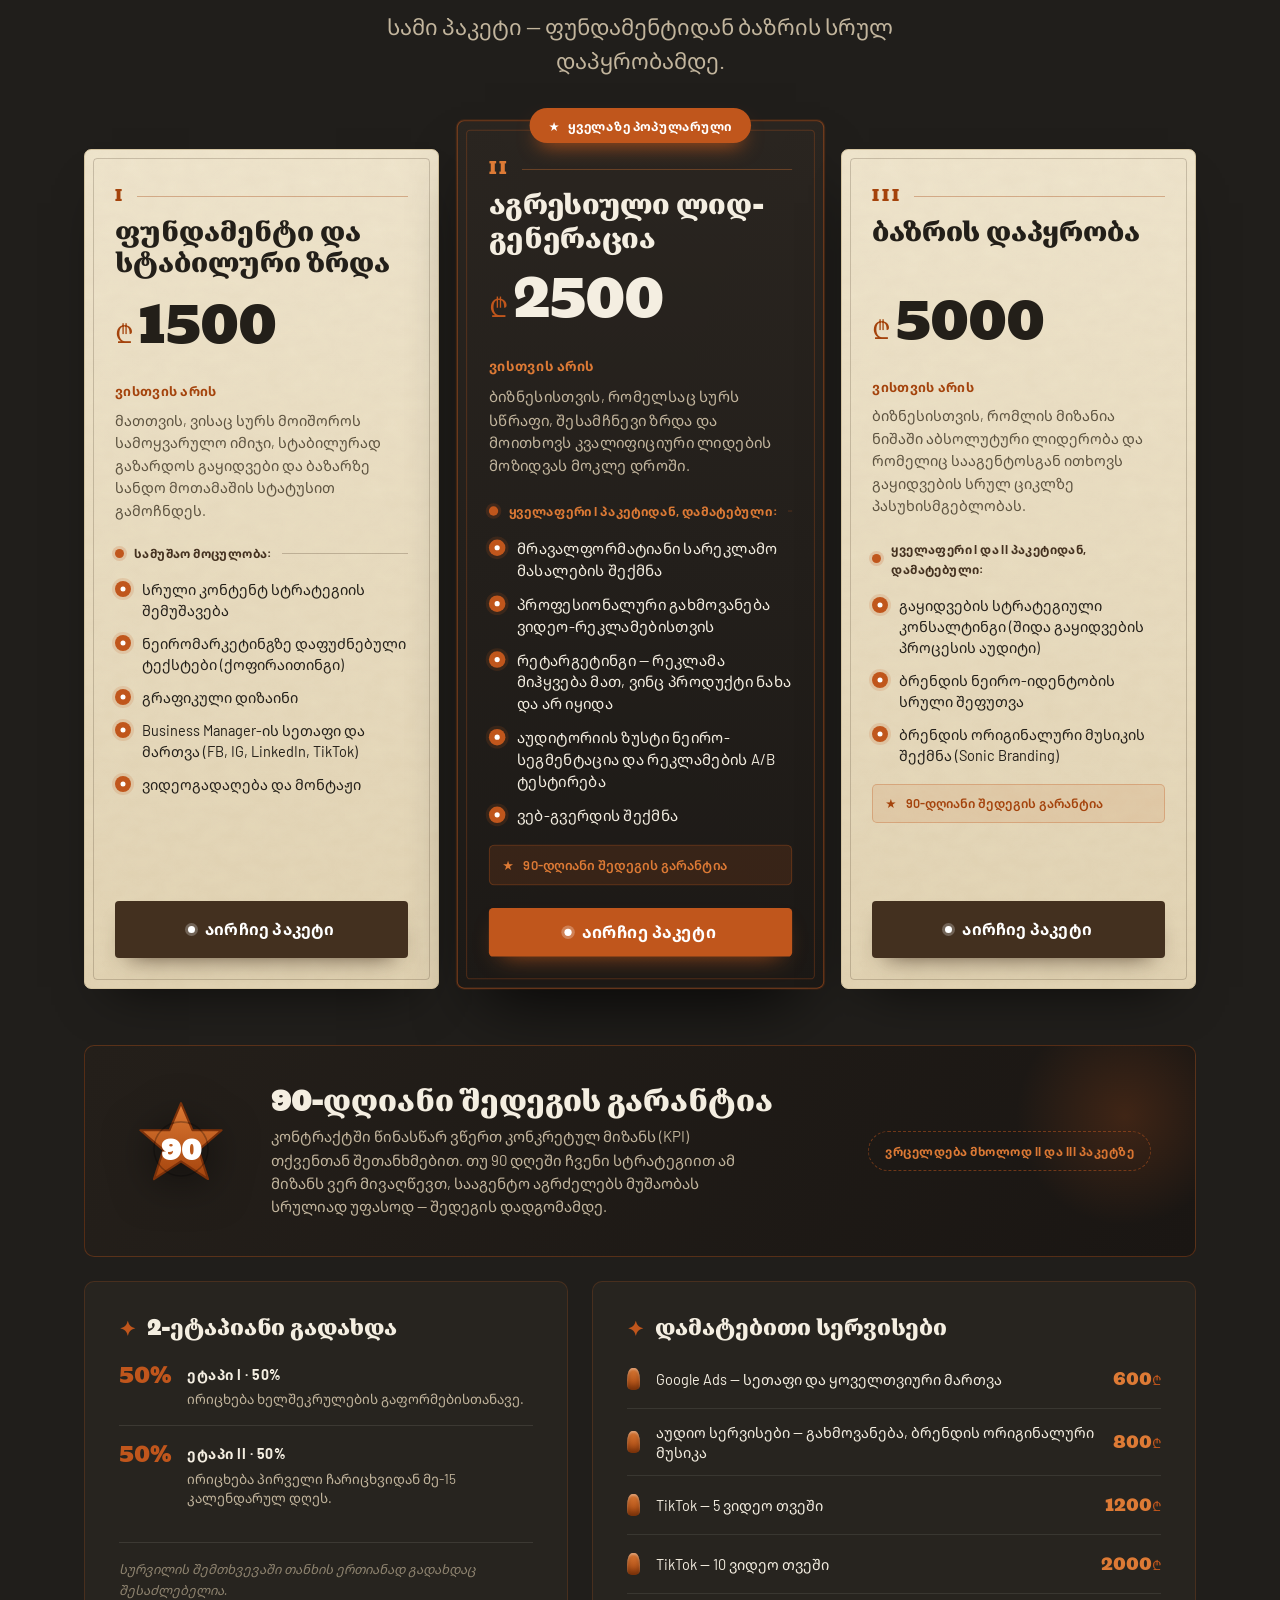
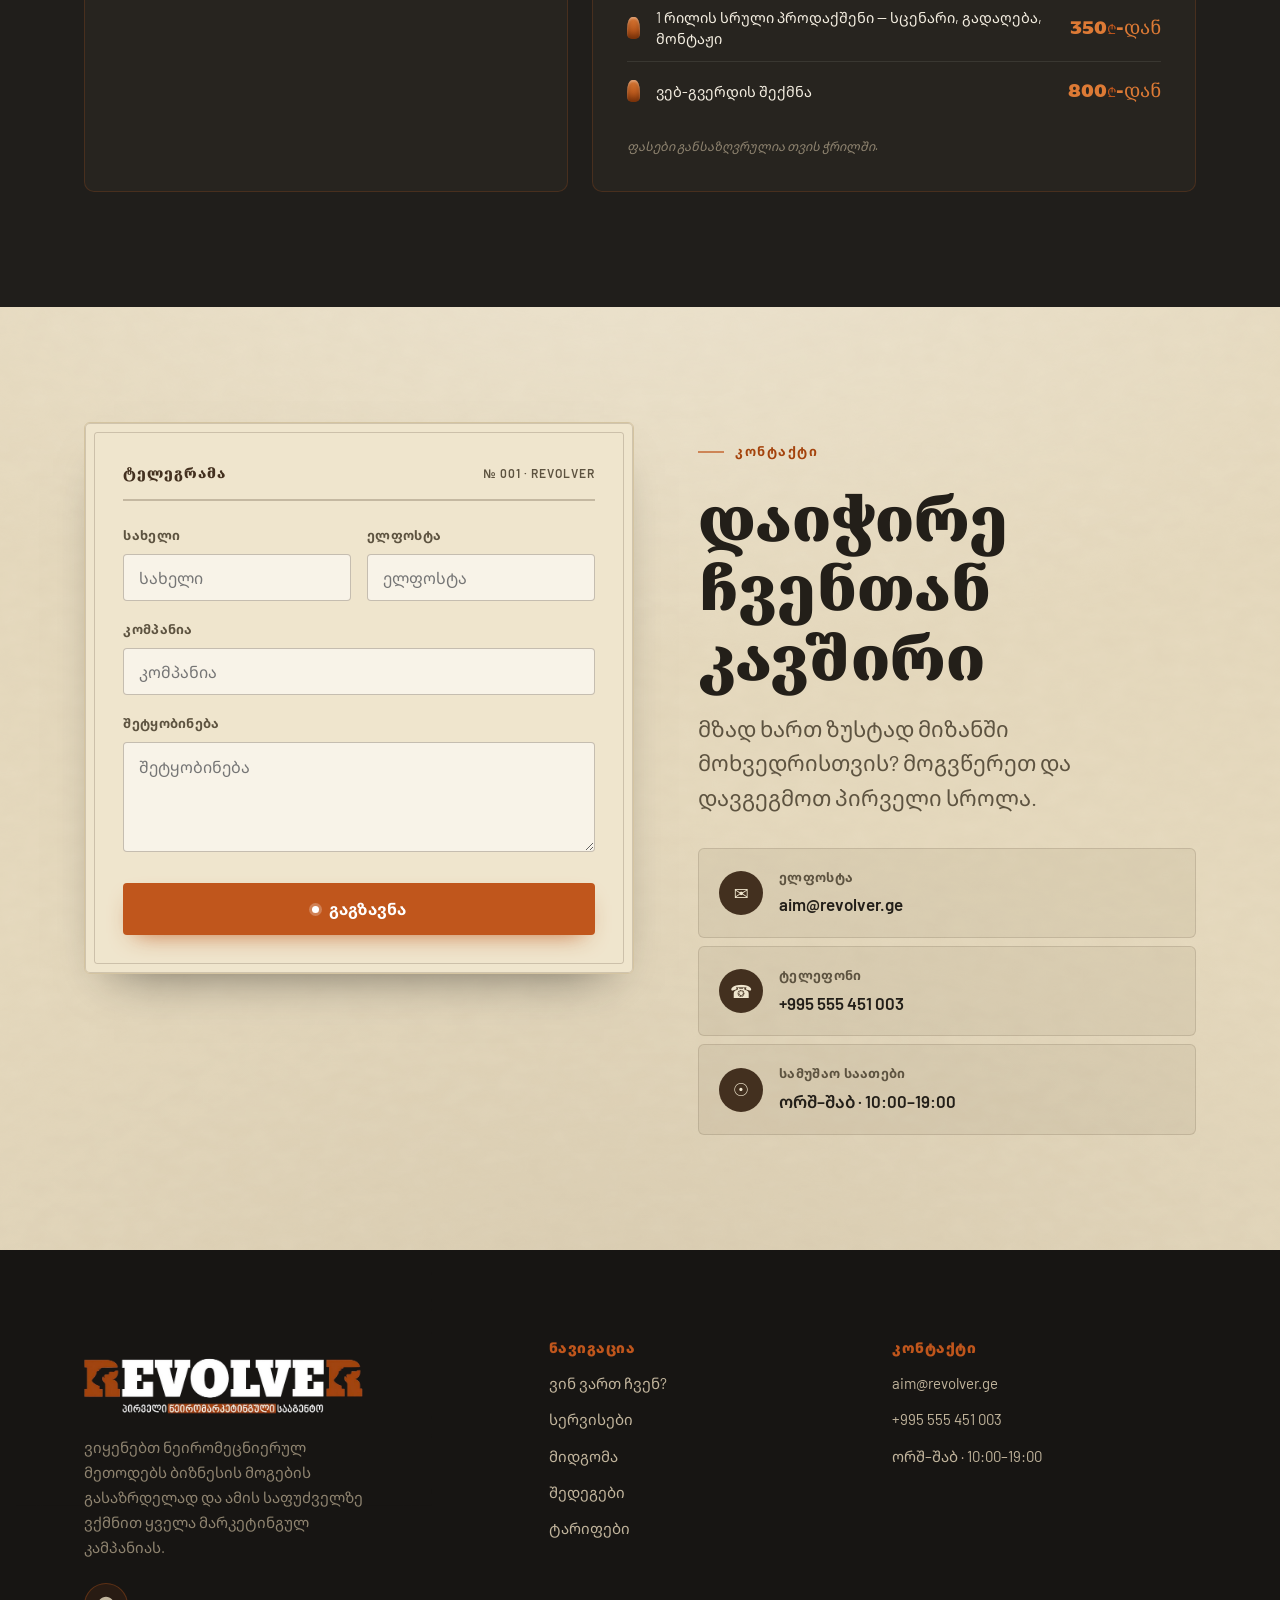
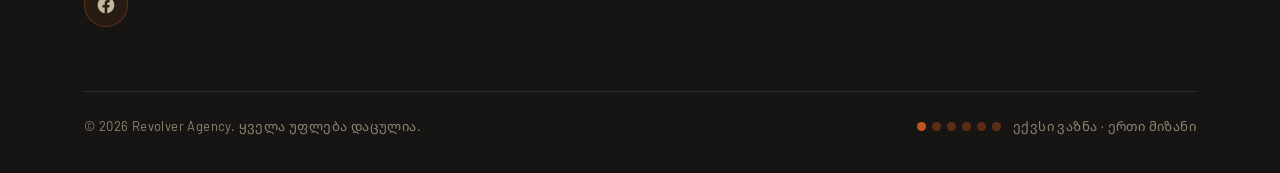
==== commit 2940e2a3: "Add Facebook link in footer" ====
--- a/index.html
+++ b/index.html
@@ -292,6 +292,11 @@
       <div>
         <img class="footer-word" src="assets/revolver-wordmark.png" alt="Revolver — the first neuromarketing agency">
         <p class="footer-blurb" data-i18n="foot.blurb">ნეირომარკეტინგული სააგენტო.</p>
+        <div class="footer-social">
+          <a class="soc-link" href="https://www.facebook.com/p/Revolver-Agency-61581314082875/" target="_blank" rel="noopener" aria-label="Facebook">
+            <svg viewBox="0 0 24 24" fill="currentColor" aria-hidden="true"><path d="M22 12.06C22 6.5 17.52 2 12 2S2 6.5 2 12.06c0 5 3.66 9.15 8.44 9.9v-7H7.9v-2.9h2.54V9.85c0-2.51 1.49-3.9 3.78-3.9 1.09 0 2.24.2 2.24.2v2.46h-1.26c-1.24 0-1.63.78-1.63 1.57v1.88h2.78l-.44 2.9h-2.34v7C18.34 21.21 22 17.06 22 12.06z"/></svg>
+          </a>
+        </div>
       </div>
       <div class="footer-col">
         <h4 data-i18n="foot.nav">ნავიგაცია</h4>
--- a/css/revolver.css
+++ b/css/revolver.css
@@ -714,6 +714,13 @@
 .footer-top{display:grid;grid-template-columns:1.4fr 1fr 1fr;gap:40px;align-items:start;}
 .footer-word{width:min(460px,98%);margin-left:-68px;}
 .footer-blurb{margin-top:20px;color:var(--bone-dimmer);max-width:38ch;font-size:15px;}
+.footer-social{display:flex;gap:12px;margin-top:22px;}
+.soc-link{width:44px;height:44px;border-radius:50%;display:grid;place-items:center;
+  color:var(--bone-dim);background:rgba(192,86,28,.1);border:1px solid rgba(192,86,28,.35);
+  transition:transform .25s var(--ease),background .25s,color .25s,border-color .25s;}
+.soc-link svg{width:20px;height:20px;}
+.soc-link:hover{background:var(--rust);color:#fff;border-color:var(--rust);transform:translateY(-3px);
+  box-shadow:0 12px 24px -10px rgba(192,86,28,.8);}
 .footer-col h4{font-family:var(--font-body);font-weight:700;font-size:12px;letter-spacing:2px;text-transform:uppercase;color:var(--rust);margin-bottom:16px;}
 html[lang="ka"] .footer-col h4{letter-spacing:.5px;text-transform:none;font-size:14px;}
 .footer-col a,.footer-col p{display:block;color:var(--bone-dim);font-size:15px;margin-bottom:11px;transition:color .2s;}
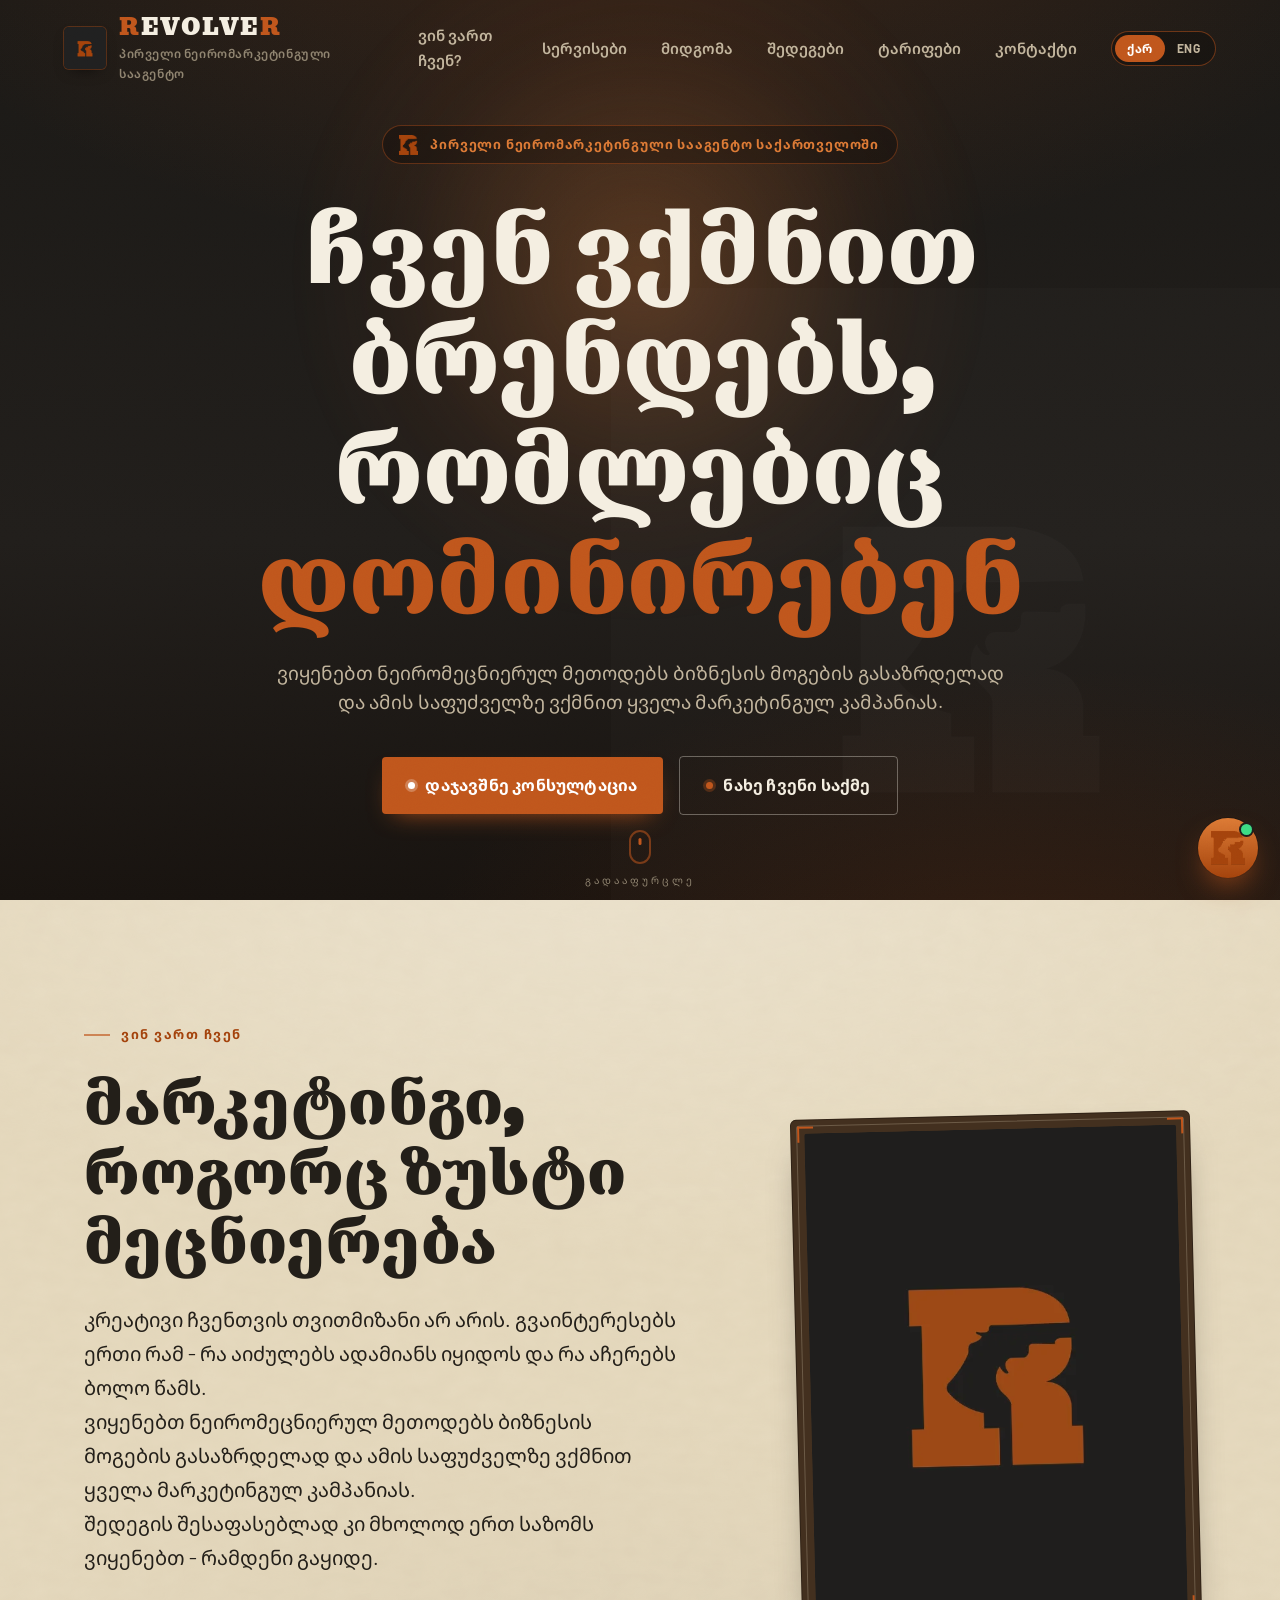
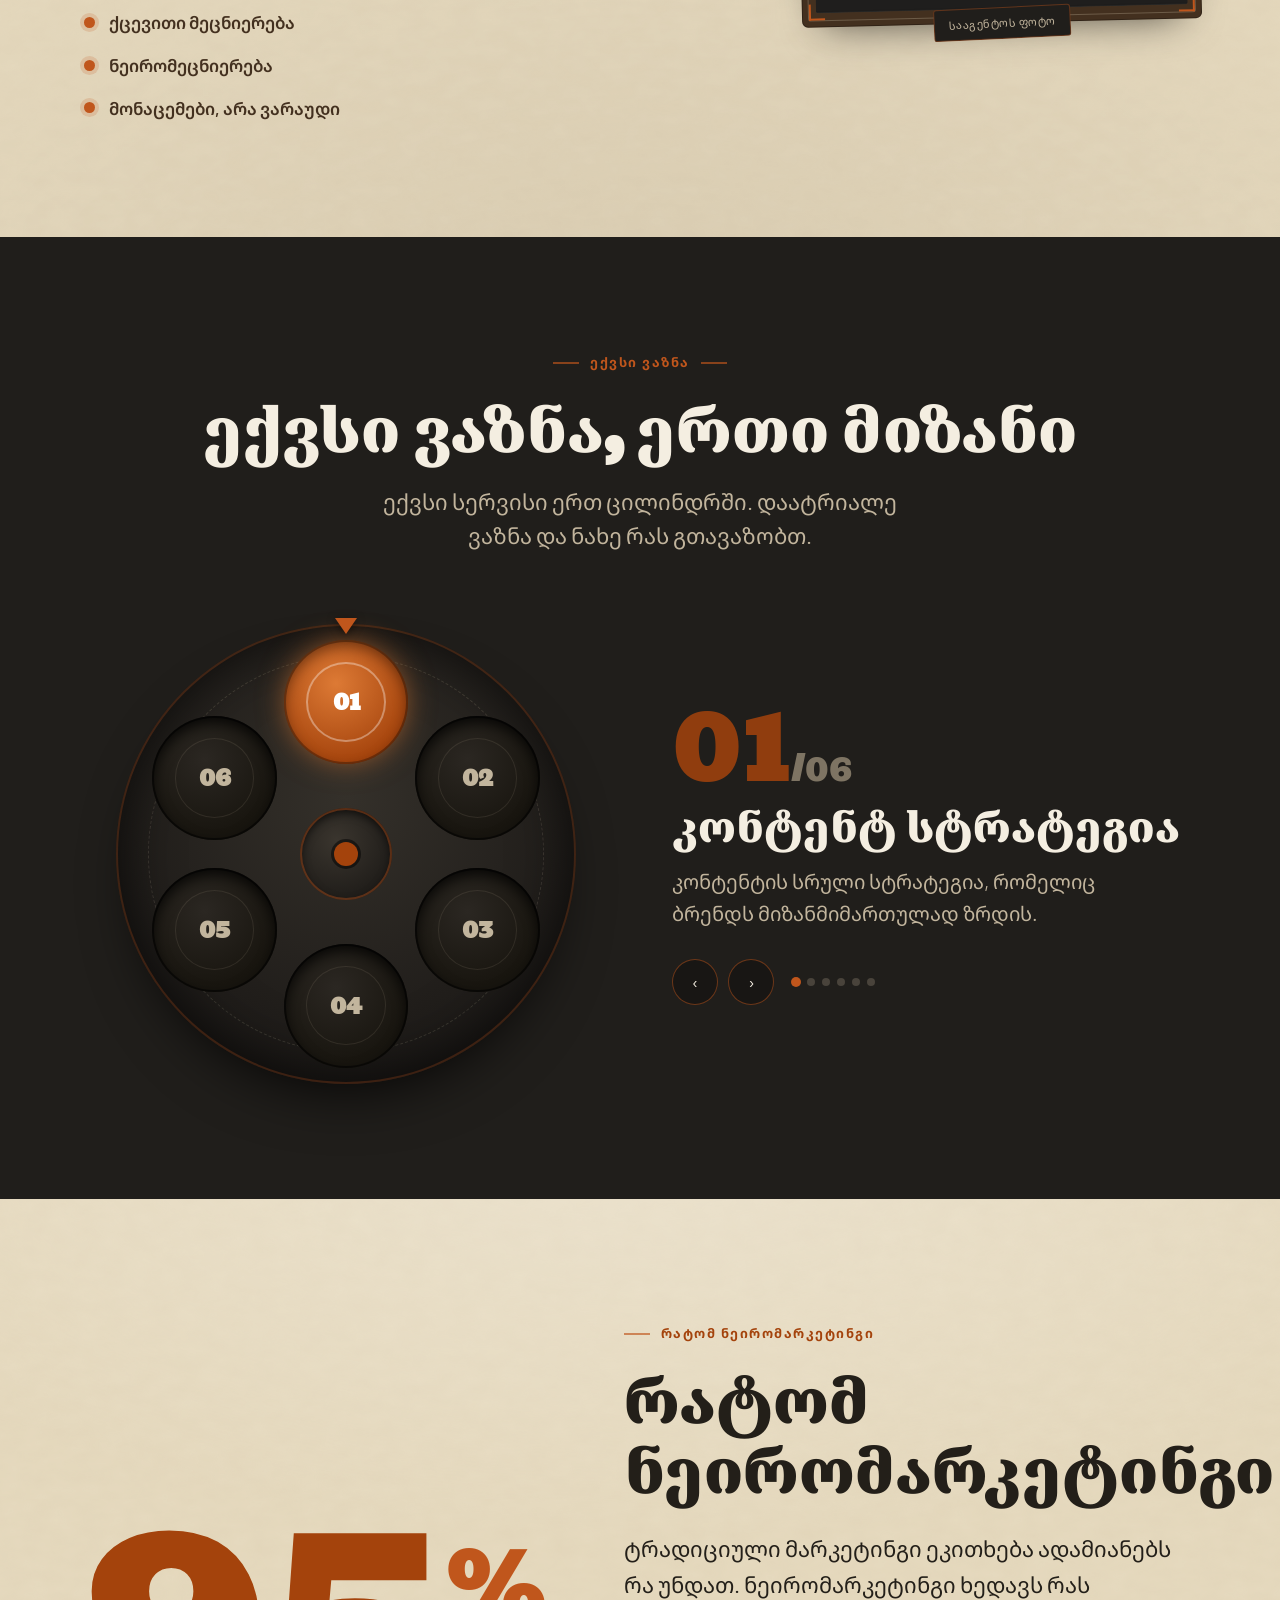
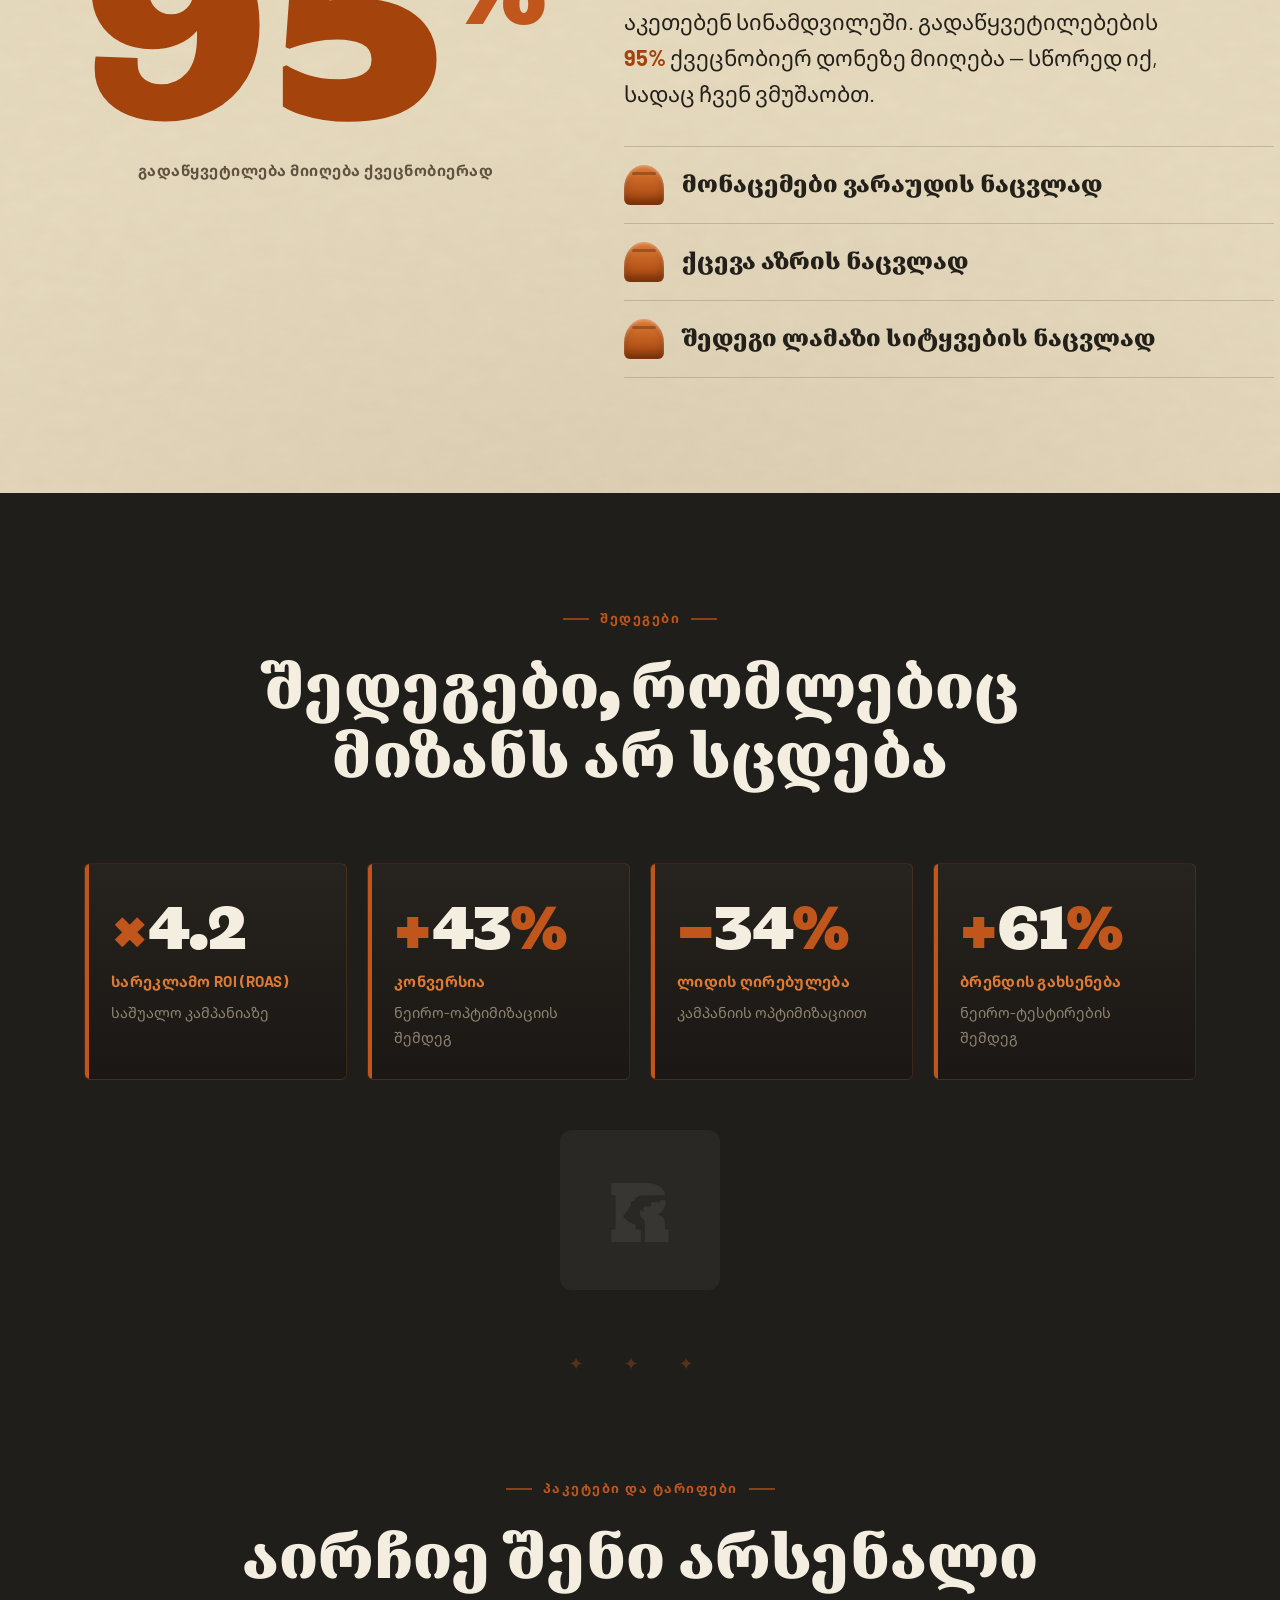
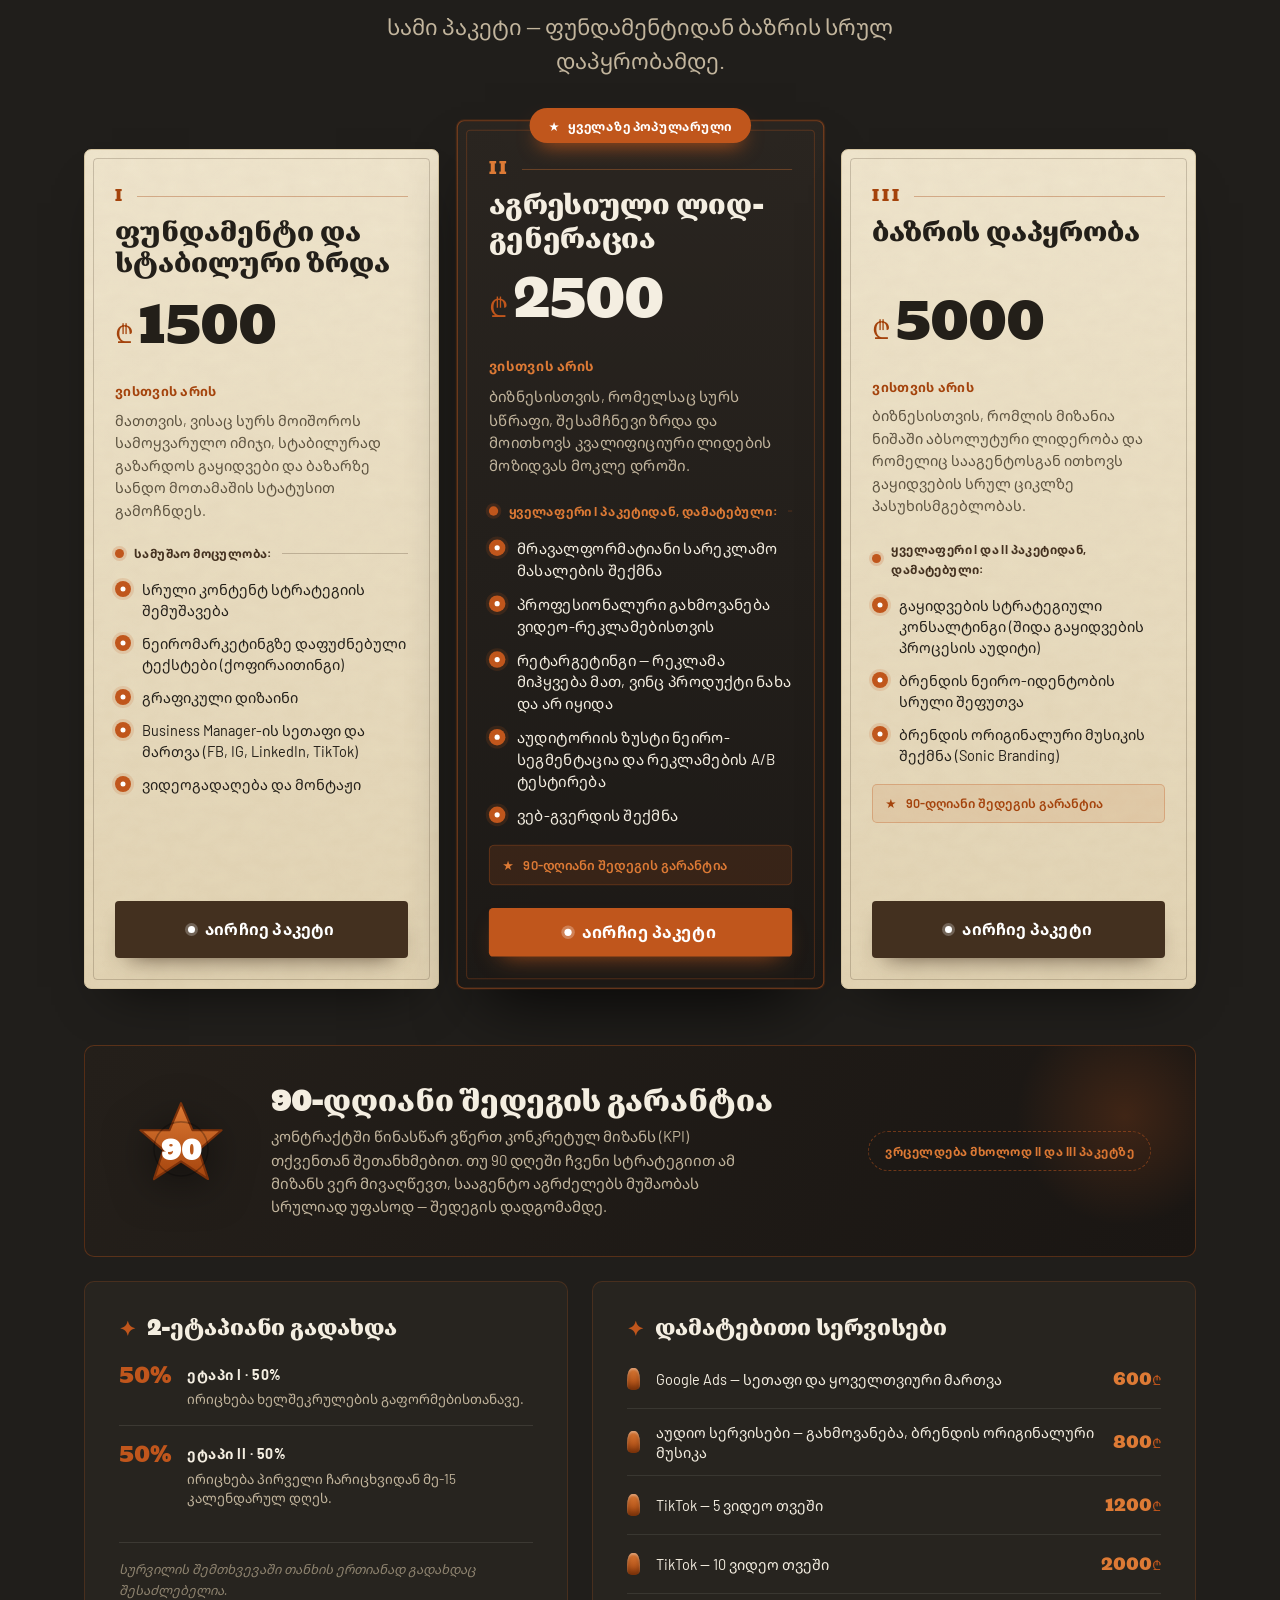
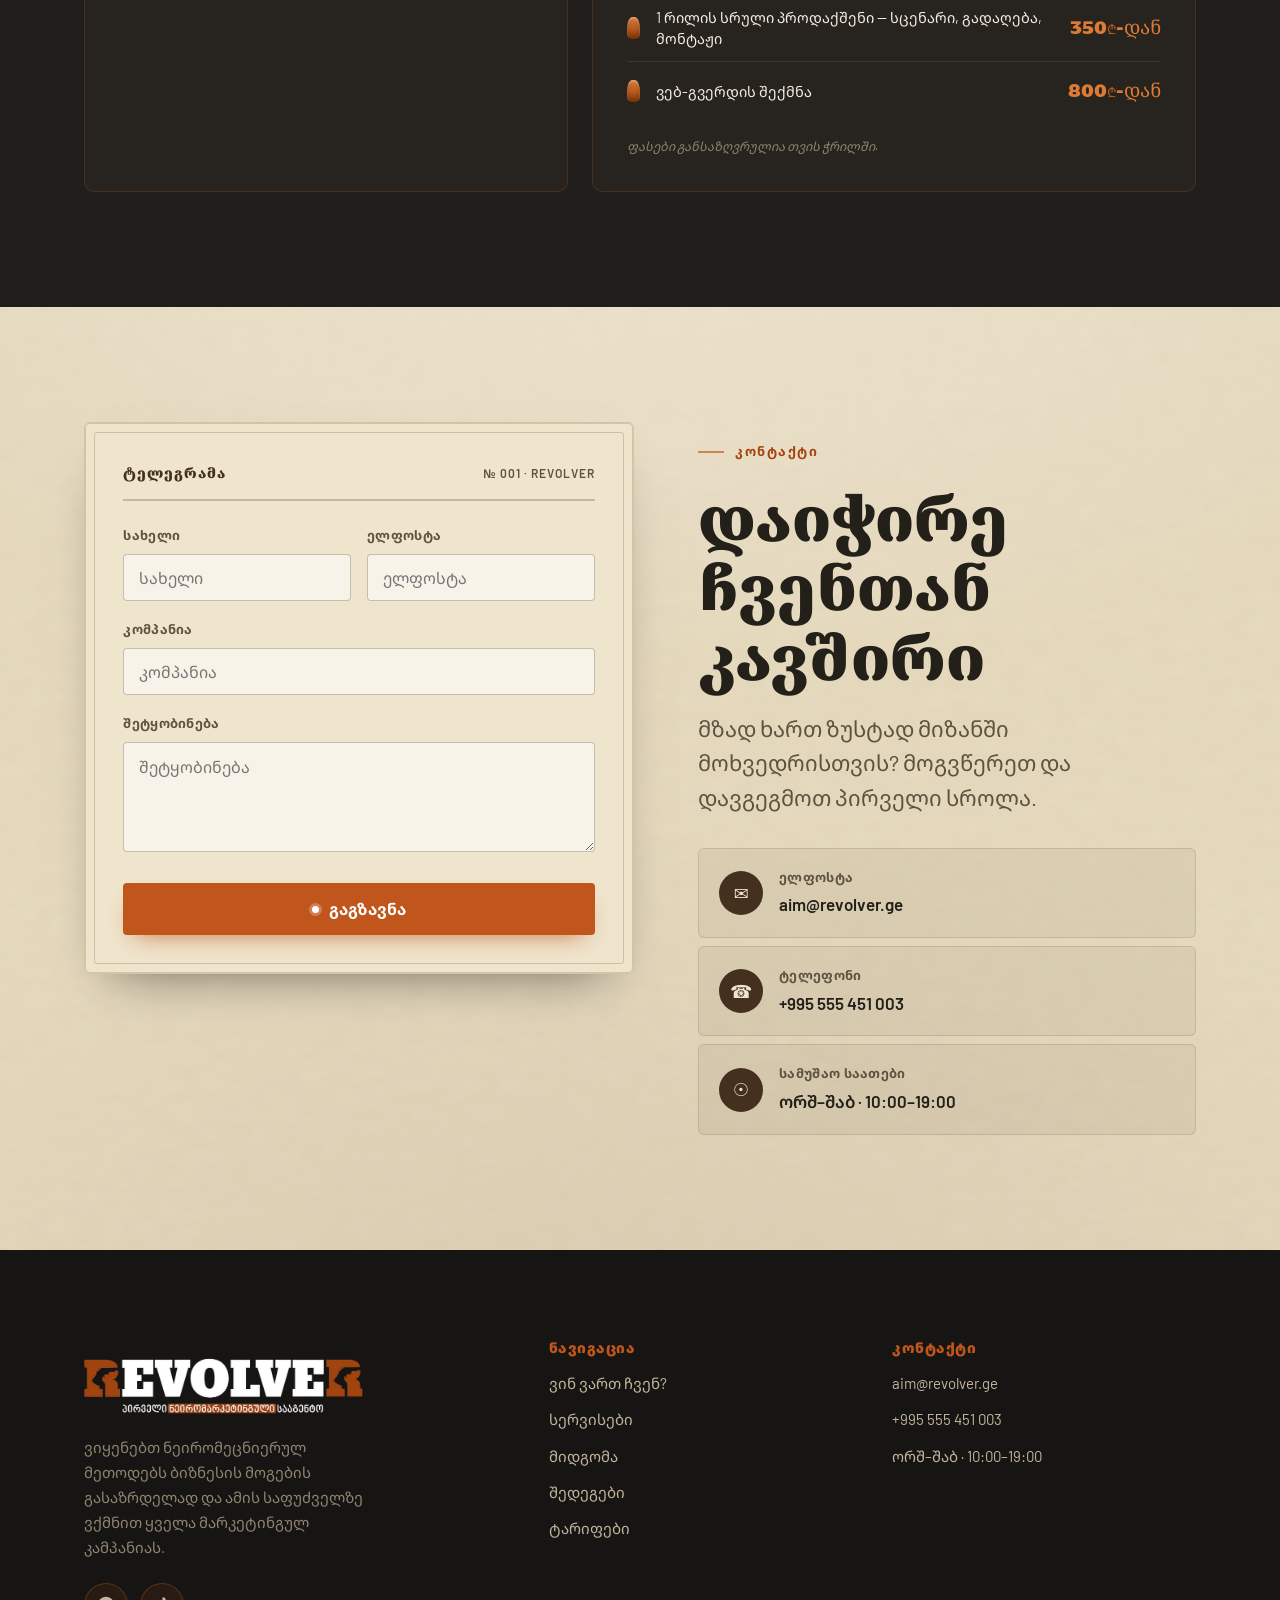
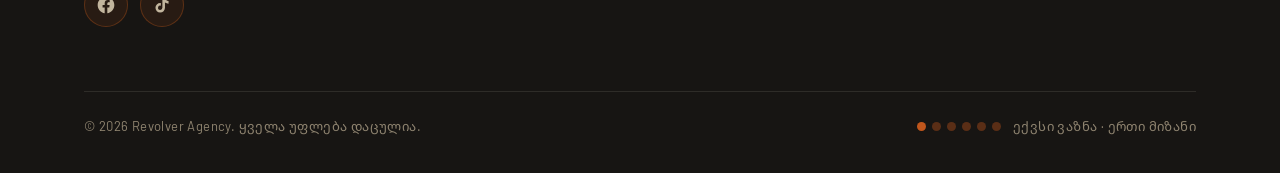
==== commit df55bdd2: "Add TikTok link in footer" ====
--- a/index.html
+++ b/index.html
@@ -296,6 +296,9 @@
           <a class="soc-link" href="https://www.facebook.com/p/Revolver-Agency-61581314082875/" target="_blank" rel="noopener" aria-label="Facebook">
             <svg viewBox="0 0 24 24" fill="currentColor" aria-hidden="true"><path d="M22 12.06C22 6.5 17.52 2 12 2S2 6.5 2 12.06c0 5 3.66 9.15 8.44 9.9v-7H7.9v-2.9h2.54V9.85c0-2.51 1.49-3.9 3.78-3.9 1.09 0 2.24.2 2.24.2v2.46h-1.26c-1.24 0-1.63.78-1.63 1.57v1.88h2.78l-.44 2.9h-2.34v7C18.34 21.21 22 17.06 22 12.06z"/></svg>
           </a>
+          <a class="soc-link" href="https://www.tiktok.com/@revolver_agency" target="_blank" rel="noopener" aria-label="TikTok">
+            <svg viewBox="0 0 24 24" fill="currentColor" aria-hidden="true"><path d="M16.6 5.82a4.28 4.28 0 0 1-1.06-2.82h-3.1v12.4a2.59 2.59 0 0 1-2.59 2.5 2.59 2.59 0 1 1 .73-5.07v-3.16a5.71 5.71 0 0 0-.73-.05 5.71 5.71 0 1 0 5.71 5.71V9.01a7.35 7.35 0 0 0 4.29 1.37V7.28a4.28 4.28 0 0 1-3.16-1.46z"/></svg>
+          </a>
         </div>
       </div>
       <div class="footer-col">
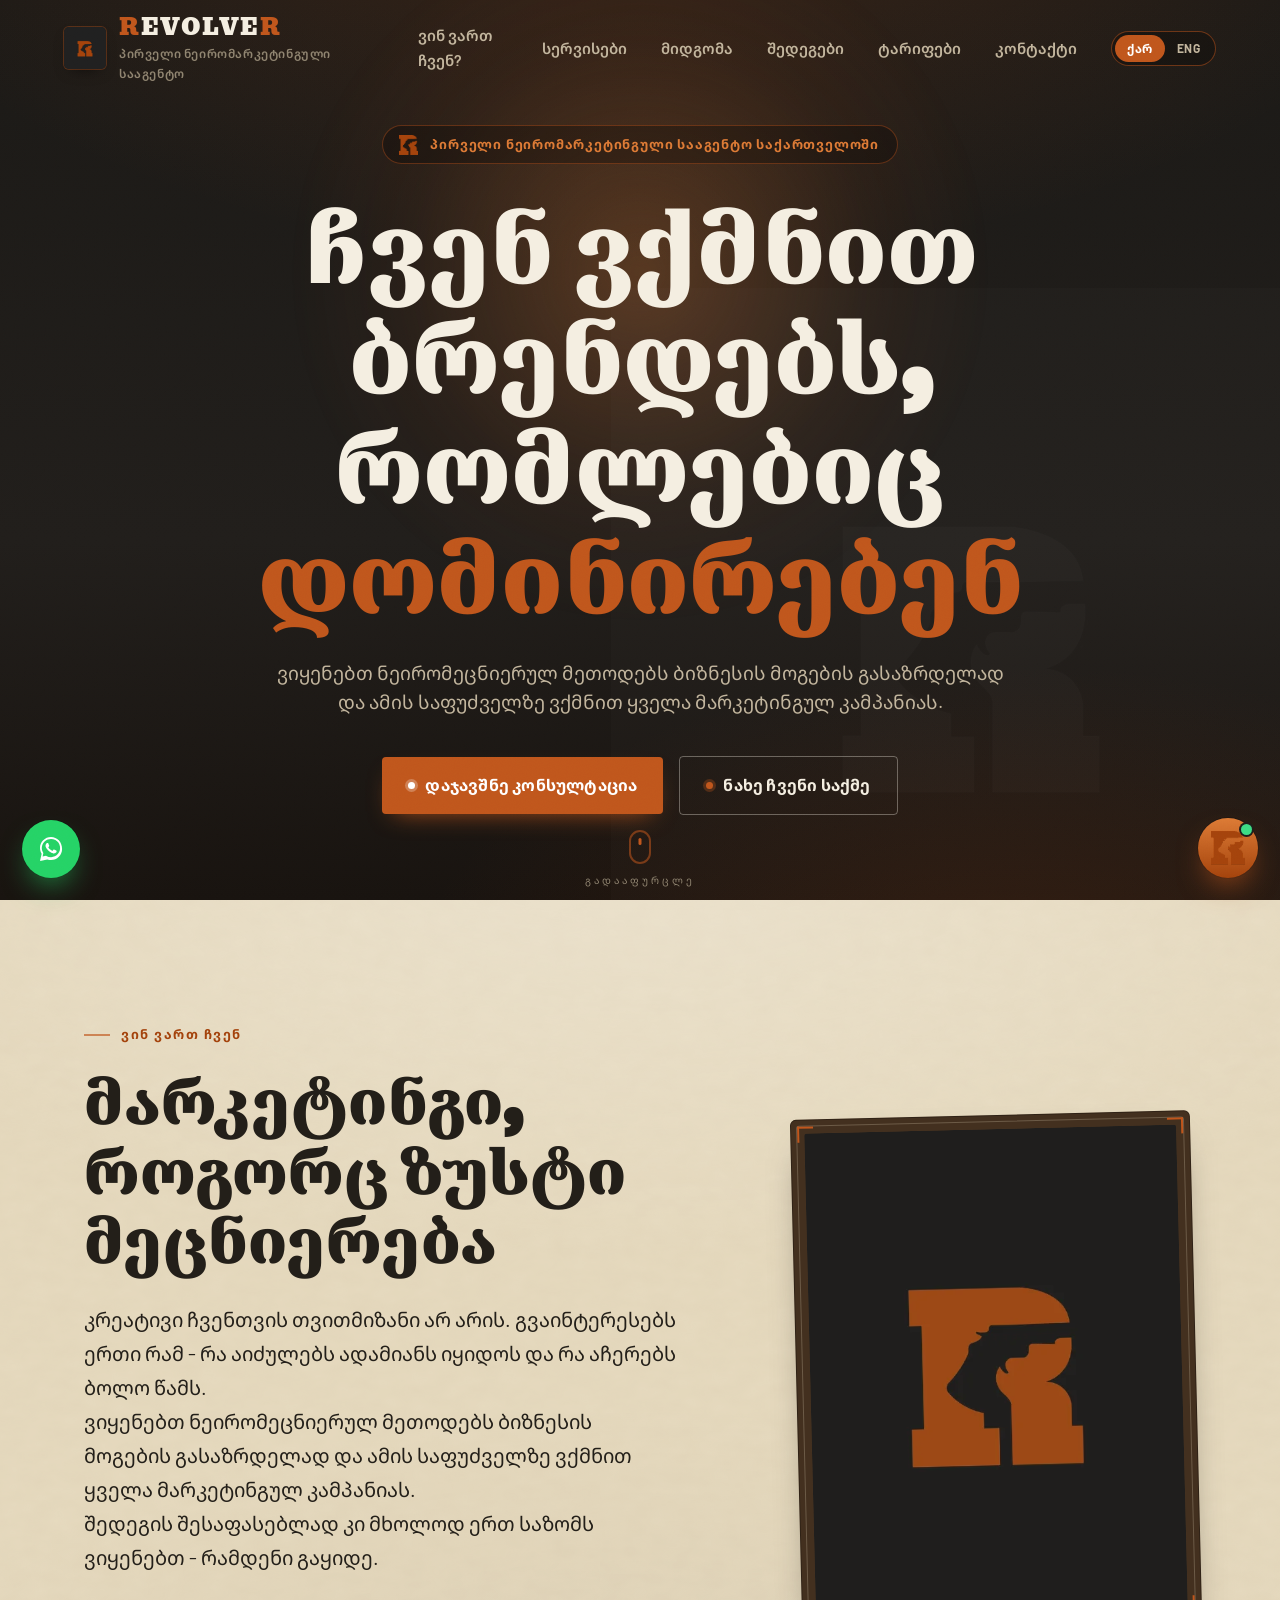
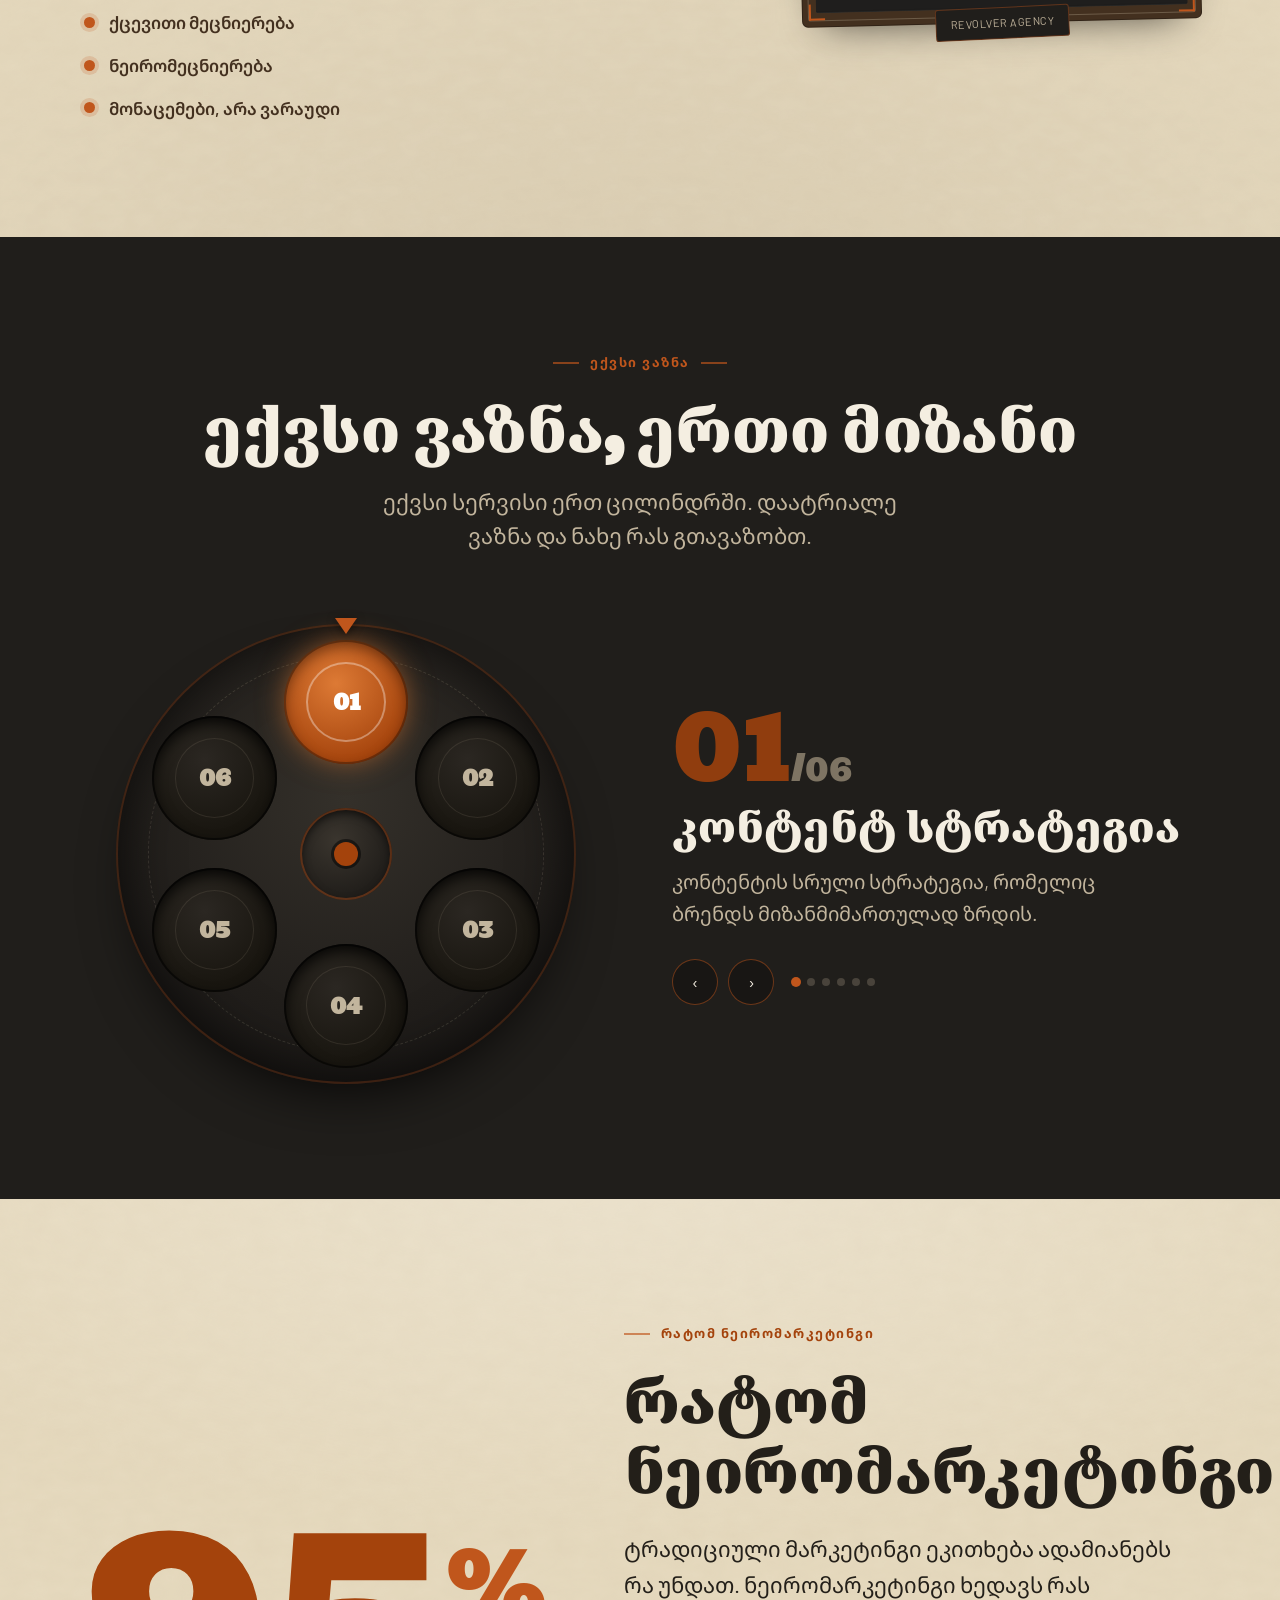
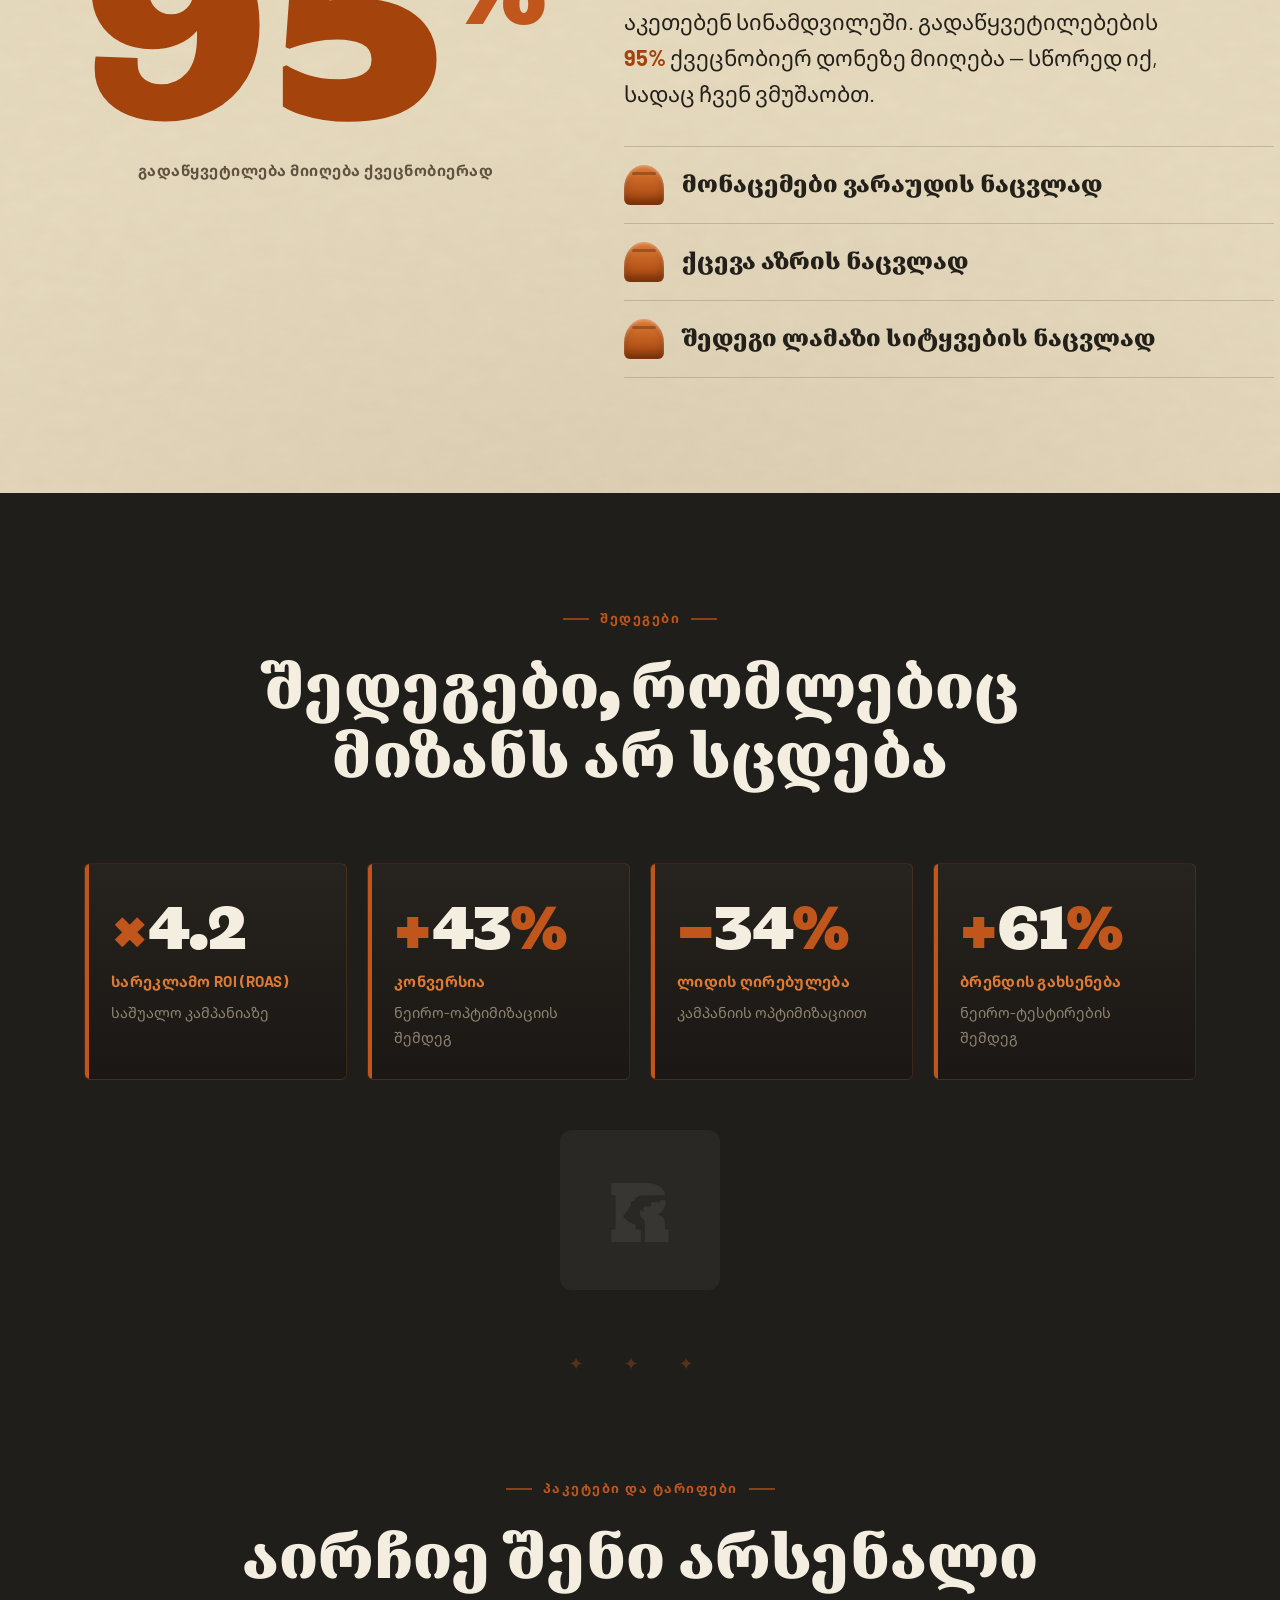
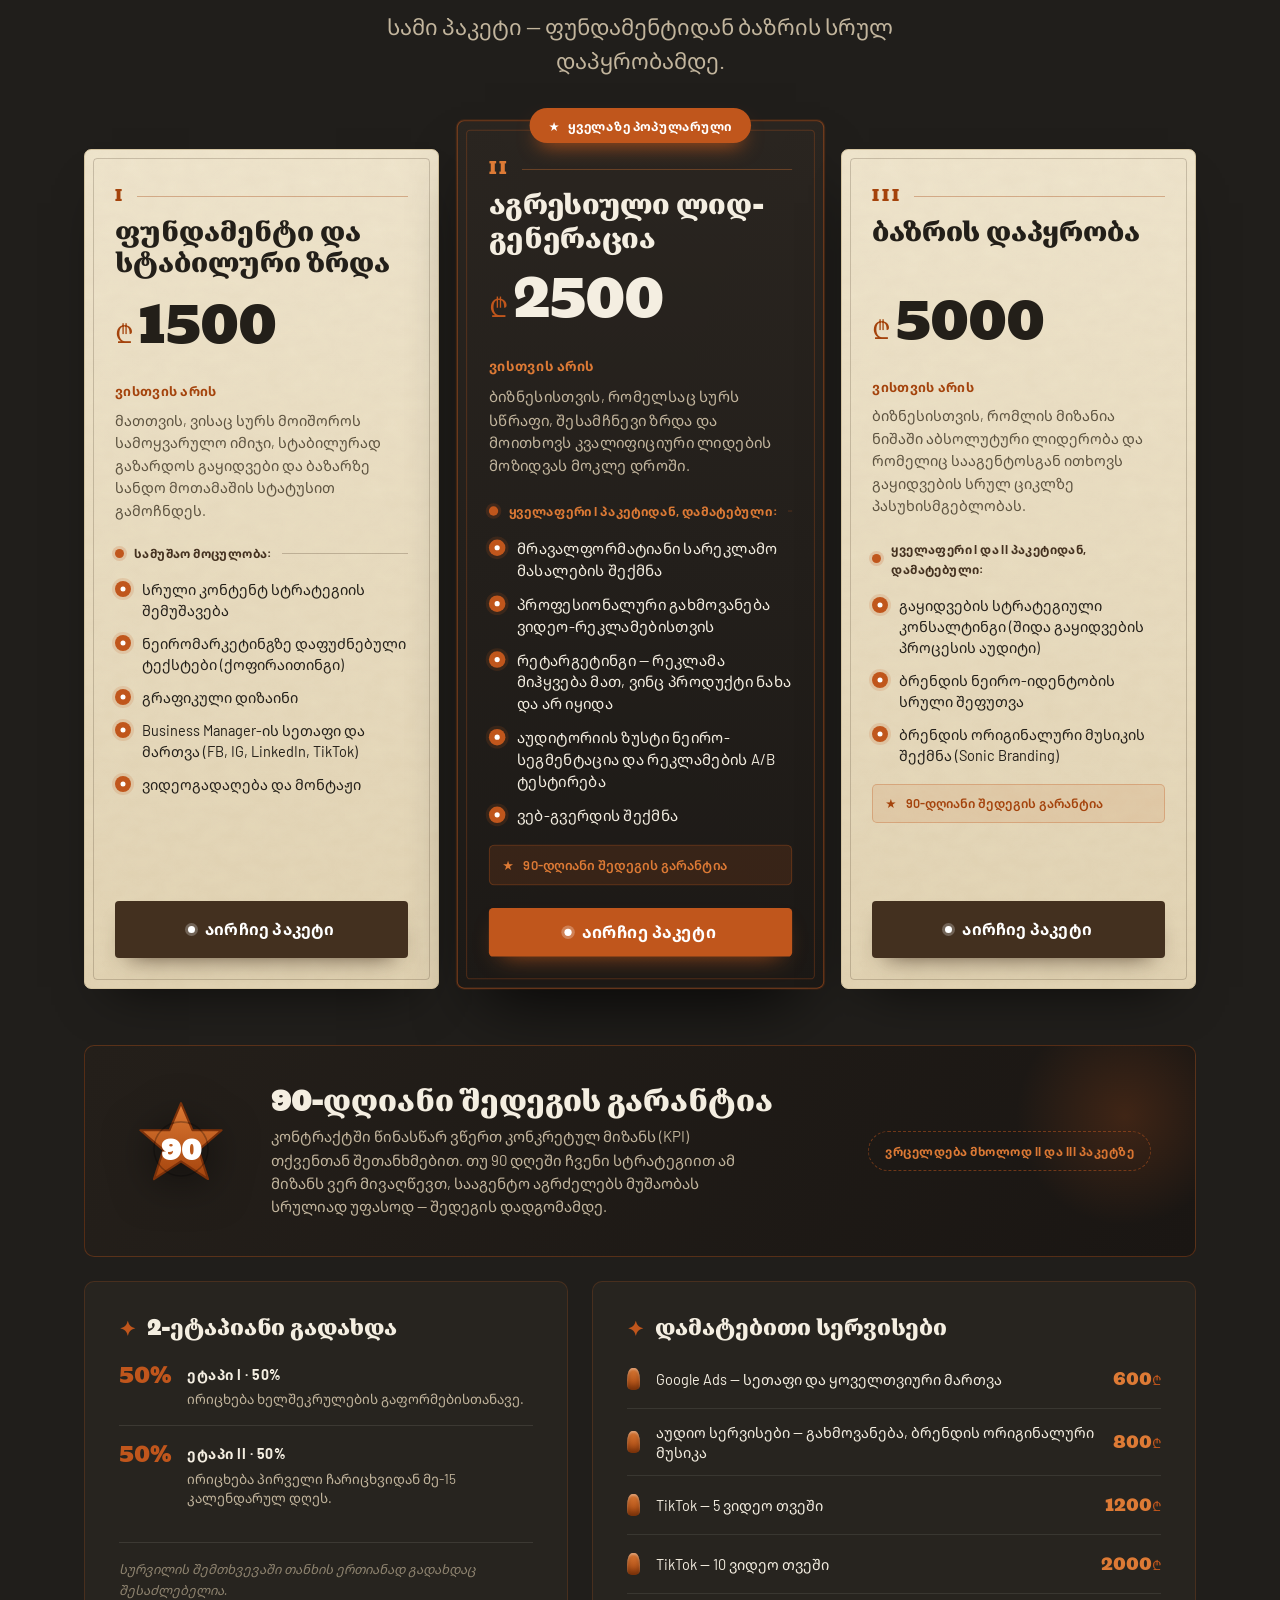
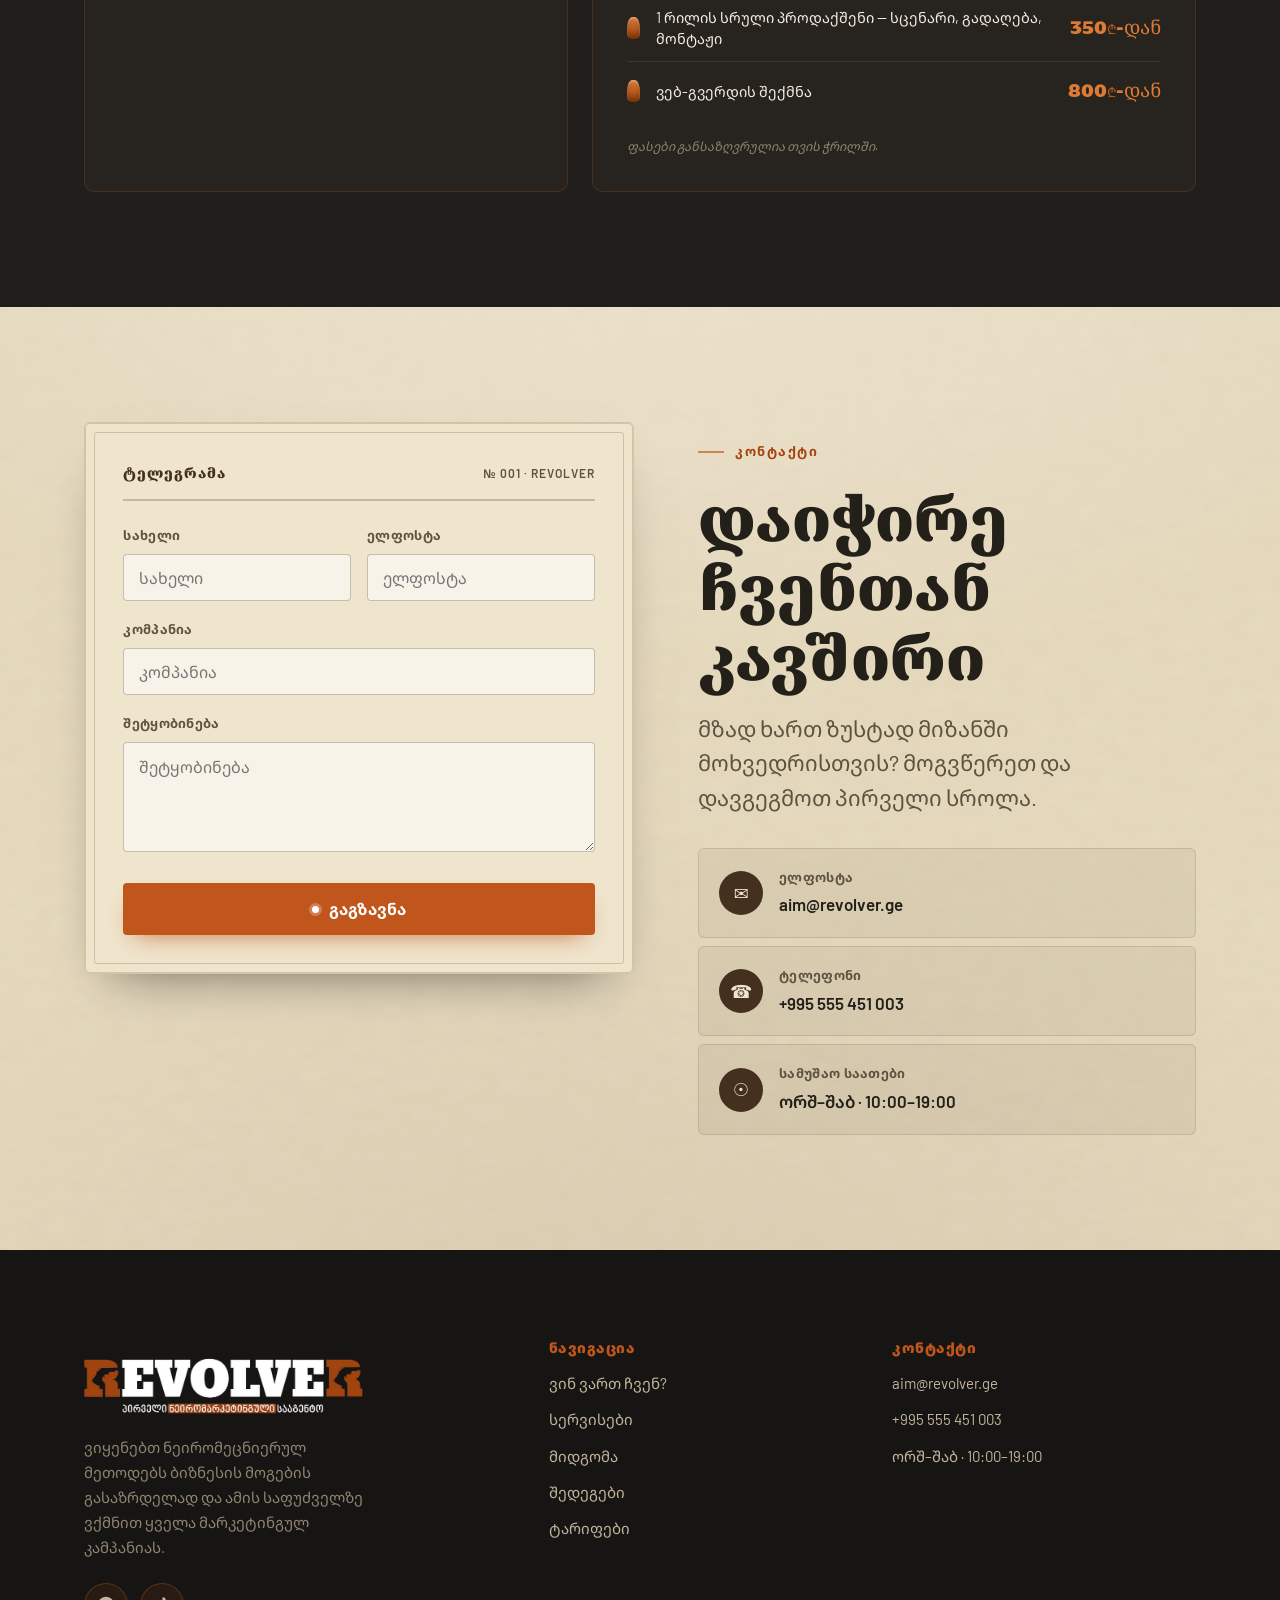
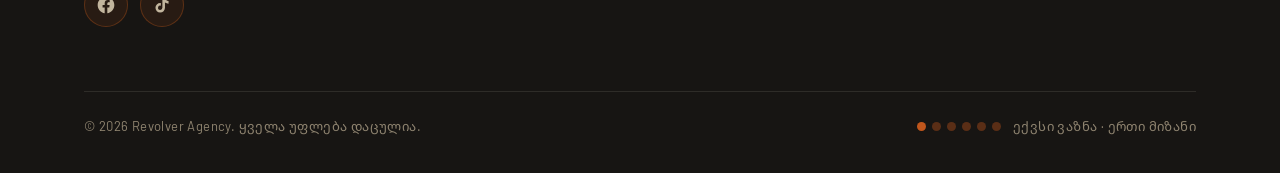
==== commit 9c59d40c: "Add floating WhatsApp button" ====
--- a/index.html
+++ b/index.html
@@ -326,6 +326,11 @@
   </div>
 </footer>
 
+<!-- WhatsApp floating button -->
+<a class="wa-float" href="https://wa.me/995555451003" target="_blank" rel="noopener" aria-label="WhatsApp">
+  <svg viewBox="0 0 32 32" fill="currentColor" aria-hidden="true"><path d="M16.04 4C9.95 4 5 8.95 5 15.04c0 2.13.6 4.12 1.64 5.81L5 28l7.32-1.6a11 11 0 0 0 3.72.65h.01c6.09 0 11.04-4.95 11.04-11.04C27.09 8.95 22.13 4 16.04 4zm0 20.18h-.01a9.1 9.1 0 0 1-4.64-1.27l-.33-.2-3.43.75.73-3.34-.22-.34a9.13 9.13 0 1 1 7.9 4.4zm5.01-6.84c-.27-.14-1.62-.8-1.87-.89-.25-.09-.43-.14-.61.14-.18.27-.7.89-.86 1.07-.16.18-.32.2-.59.07-.27-.14-1.16-.43-2.2-1.36-.81-.72-1.36-1.62-1.52-1.89-.16-.27-.02-.42.12-.55.12-.12.27-.32.41-.48.14-.16.18-.27.27-.45.09-.18.05-.34-.02-.48-.07-.14-.61-1.47-.84-2.01-.22-.53-.44-.46-.61-.46-.16-.01-.34-.01-.52-.01s-.48.07-.73.34c-.25.27-.96.94-.96 2.29 0 1.35.98 2.66 1.12 2.84.14.18 1.93 2.95 4.68 4.13.65.28 1.16.45 1.56.58.65.21 1.25.18 1.72.11.52-.08 1.62-.66 1.84-1.3.23-.64.23-1.18.16-1.3-.07-.11-.25-.18-.52-.32z"/></svg>
+</a>
+
 <!-- toast -->
 <div class="toast" role="status" aria-live="polite"><span class="dot"></span><span class="toast-msg"></span></div>
 
--- a/css/revolver.css
+++ b/css/revolver.css
@@ -714,6 +714,15 @@
 .footer-top{display:grid;grid-template-columns:1.4fr 1fr 1fr;gap:40px;align-items:start;}
 .footer-word{width:min(460px,98%);margin-left:-68px;}
 .footer-blurb{margin-top:20px;color:var(--bone-dimmer);max-width:38ch;font-size:15px;}
+/* WhatsApp floating button */
+.wa-float{position:fixed;left:22px;bottom:22px;z-index:6000;width:58px;height:58px;border-radius:50%;
+  display:grid;place-items:center;color:#fff;background:#25d366;
+  box-shadow:0 14px 30px -10px rgba(37,211,102,.7),0 0 0 1px rgba(0,0,0,.15);
+  transition:transform .25s var(--ease),box-shadow .25s;}
+.wa-float svg{width:32px;height:32px;}
+.wa-float:hover{transform:translateY(-3px) scale(1.05);box-shadow:0 18px 36px -10px rgba(37,211,102,.85);}
+@media(max-width:560px){.wa-float{left:14px;bottom:14px;width:52px;height:52px;}.wa-float svg{width:28px;height:28px;}}
+
 .footer-social{display:flex;gap:12px;margin-top:22px;}
 .soc-link{width:44px;height:44px;border-radius:50%;display:grid;place-items:center;
   color:var(--bone-dim);background:rgba(192,86,28,.1);border:1px solid rgba(192,86,28,.35);
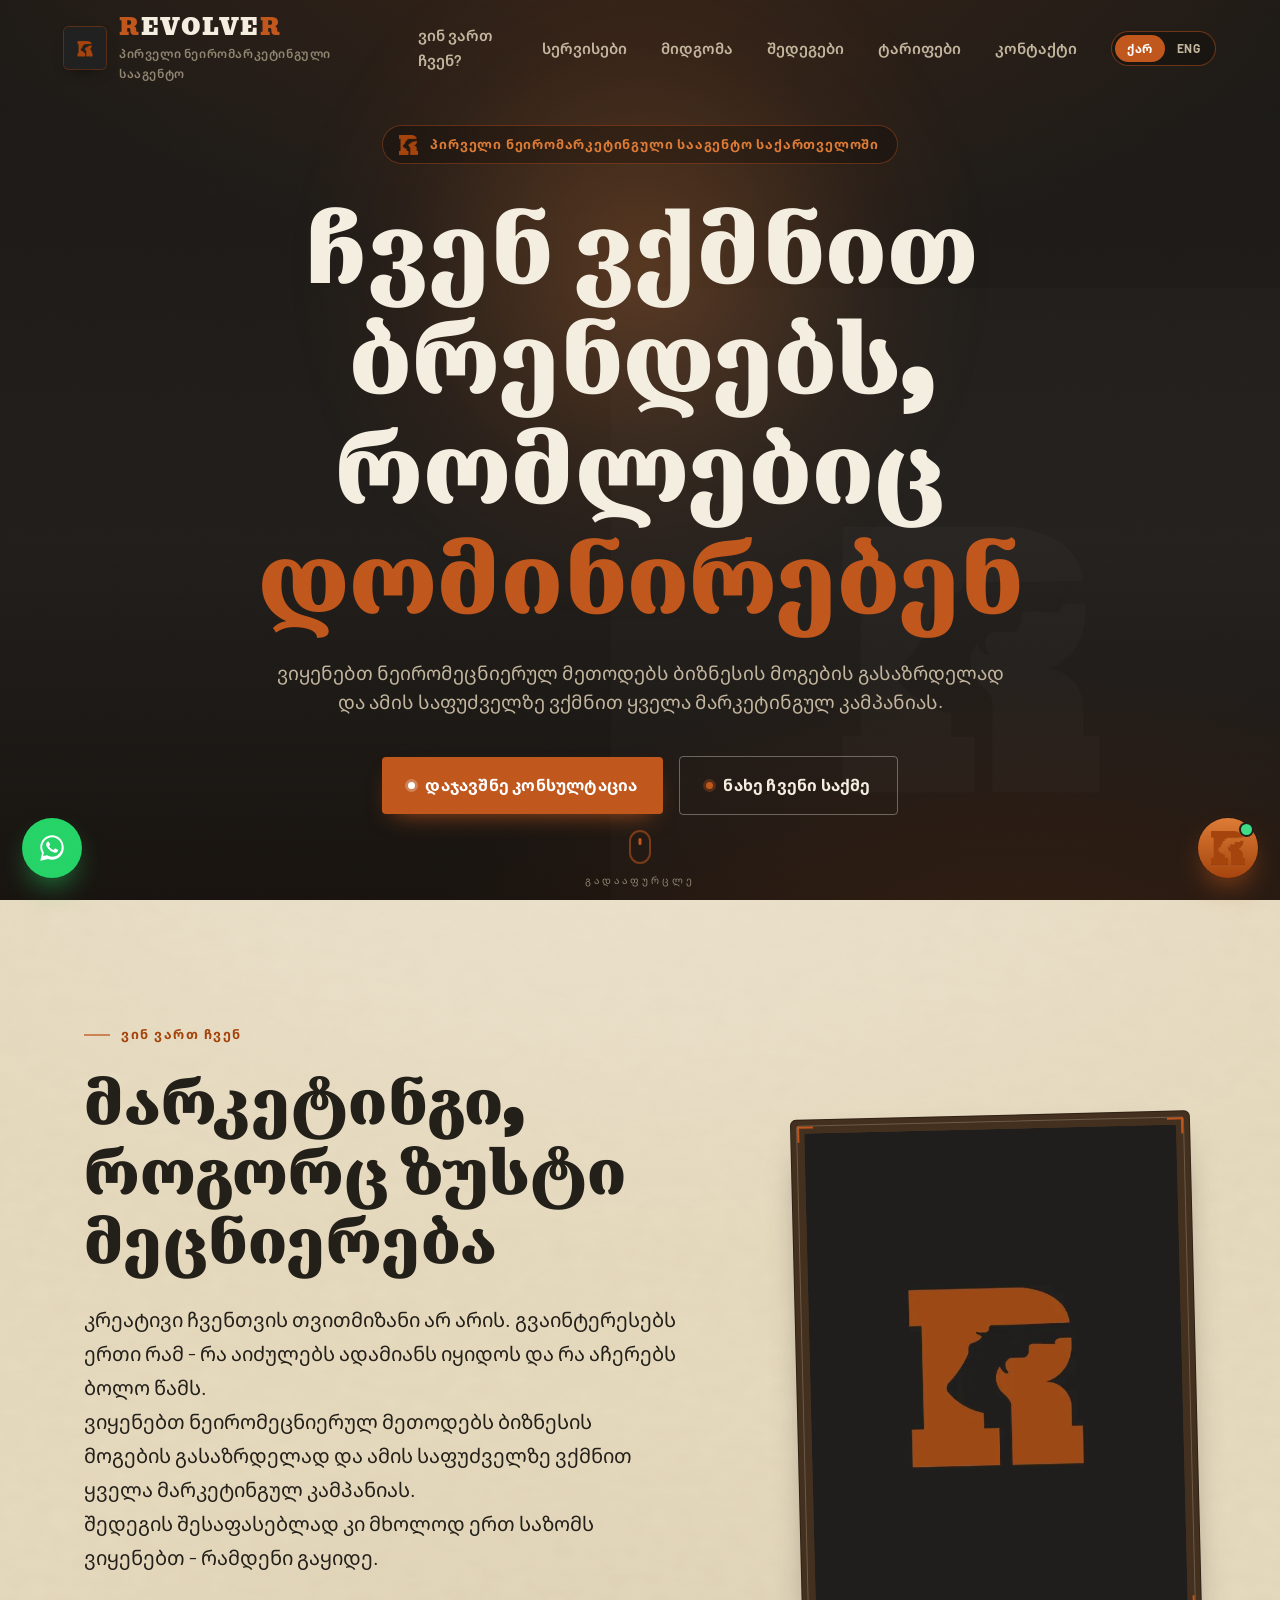
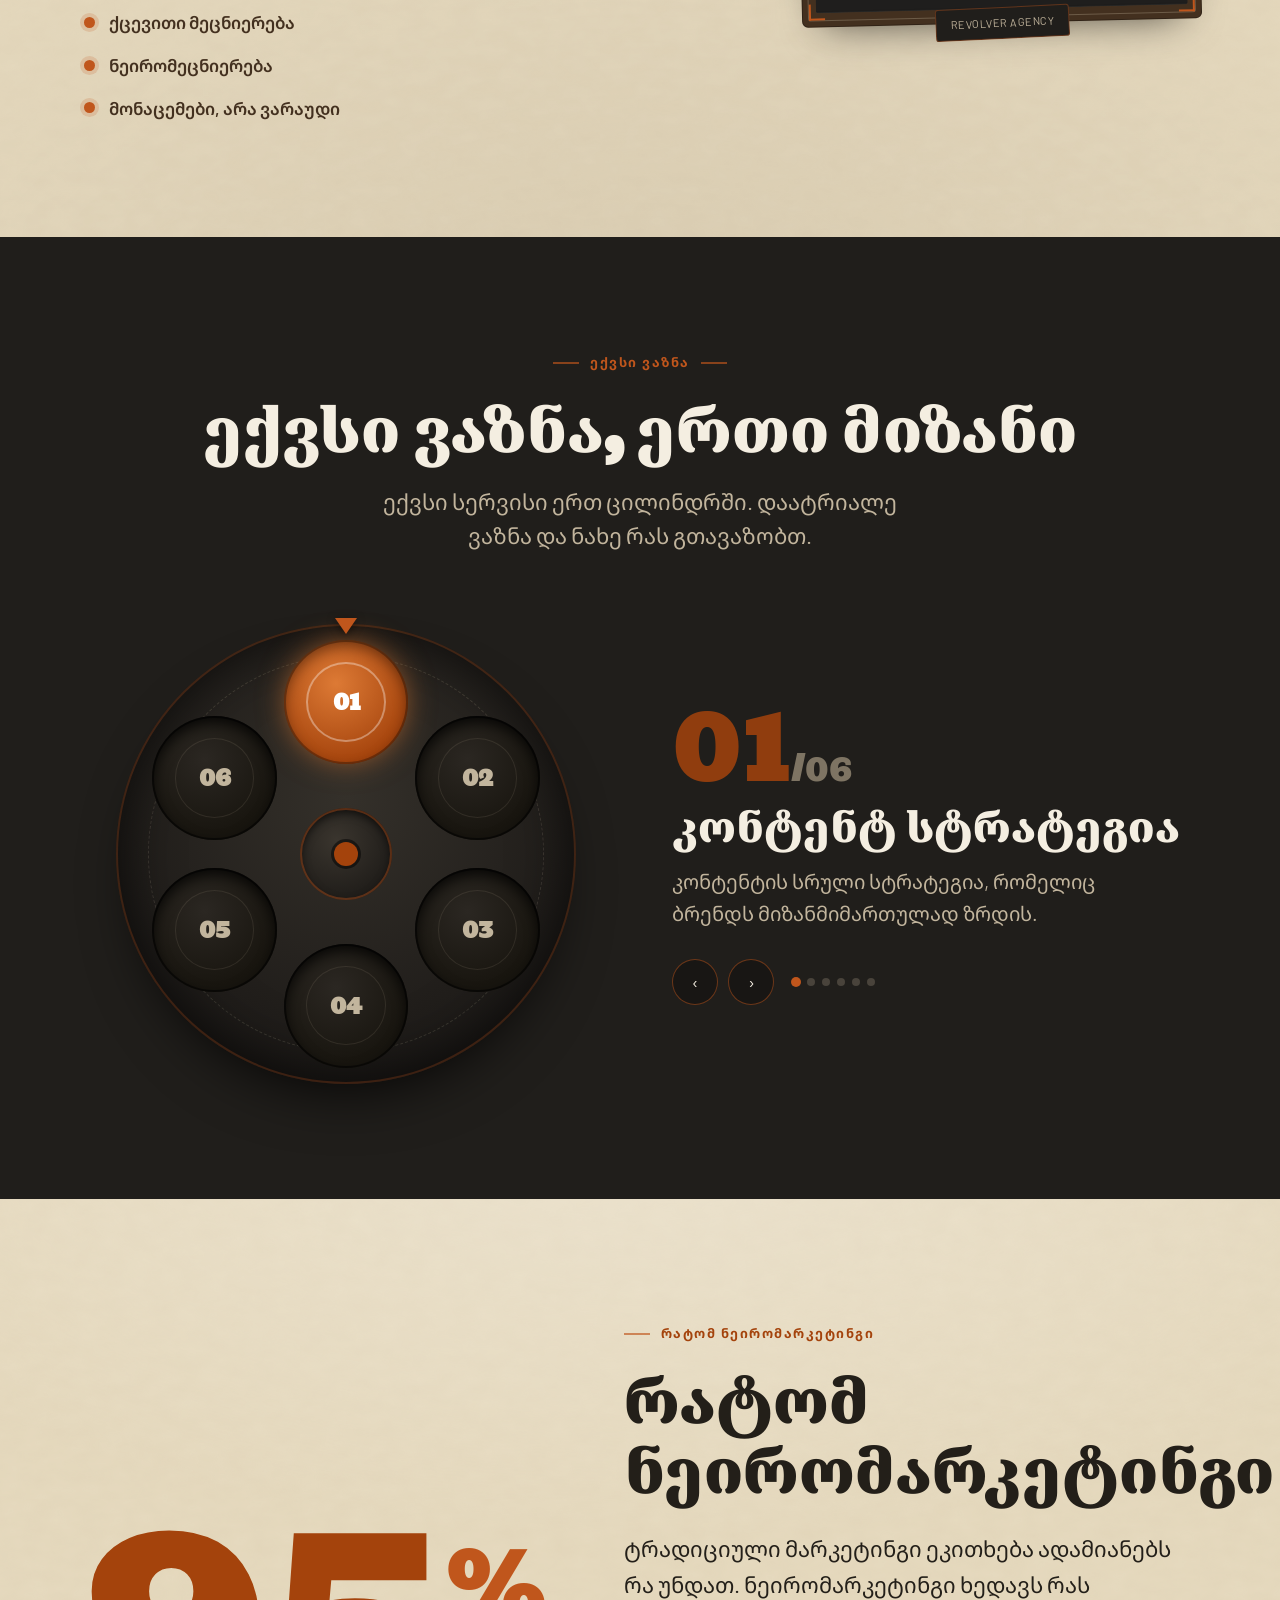
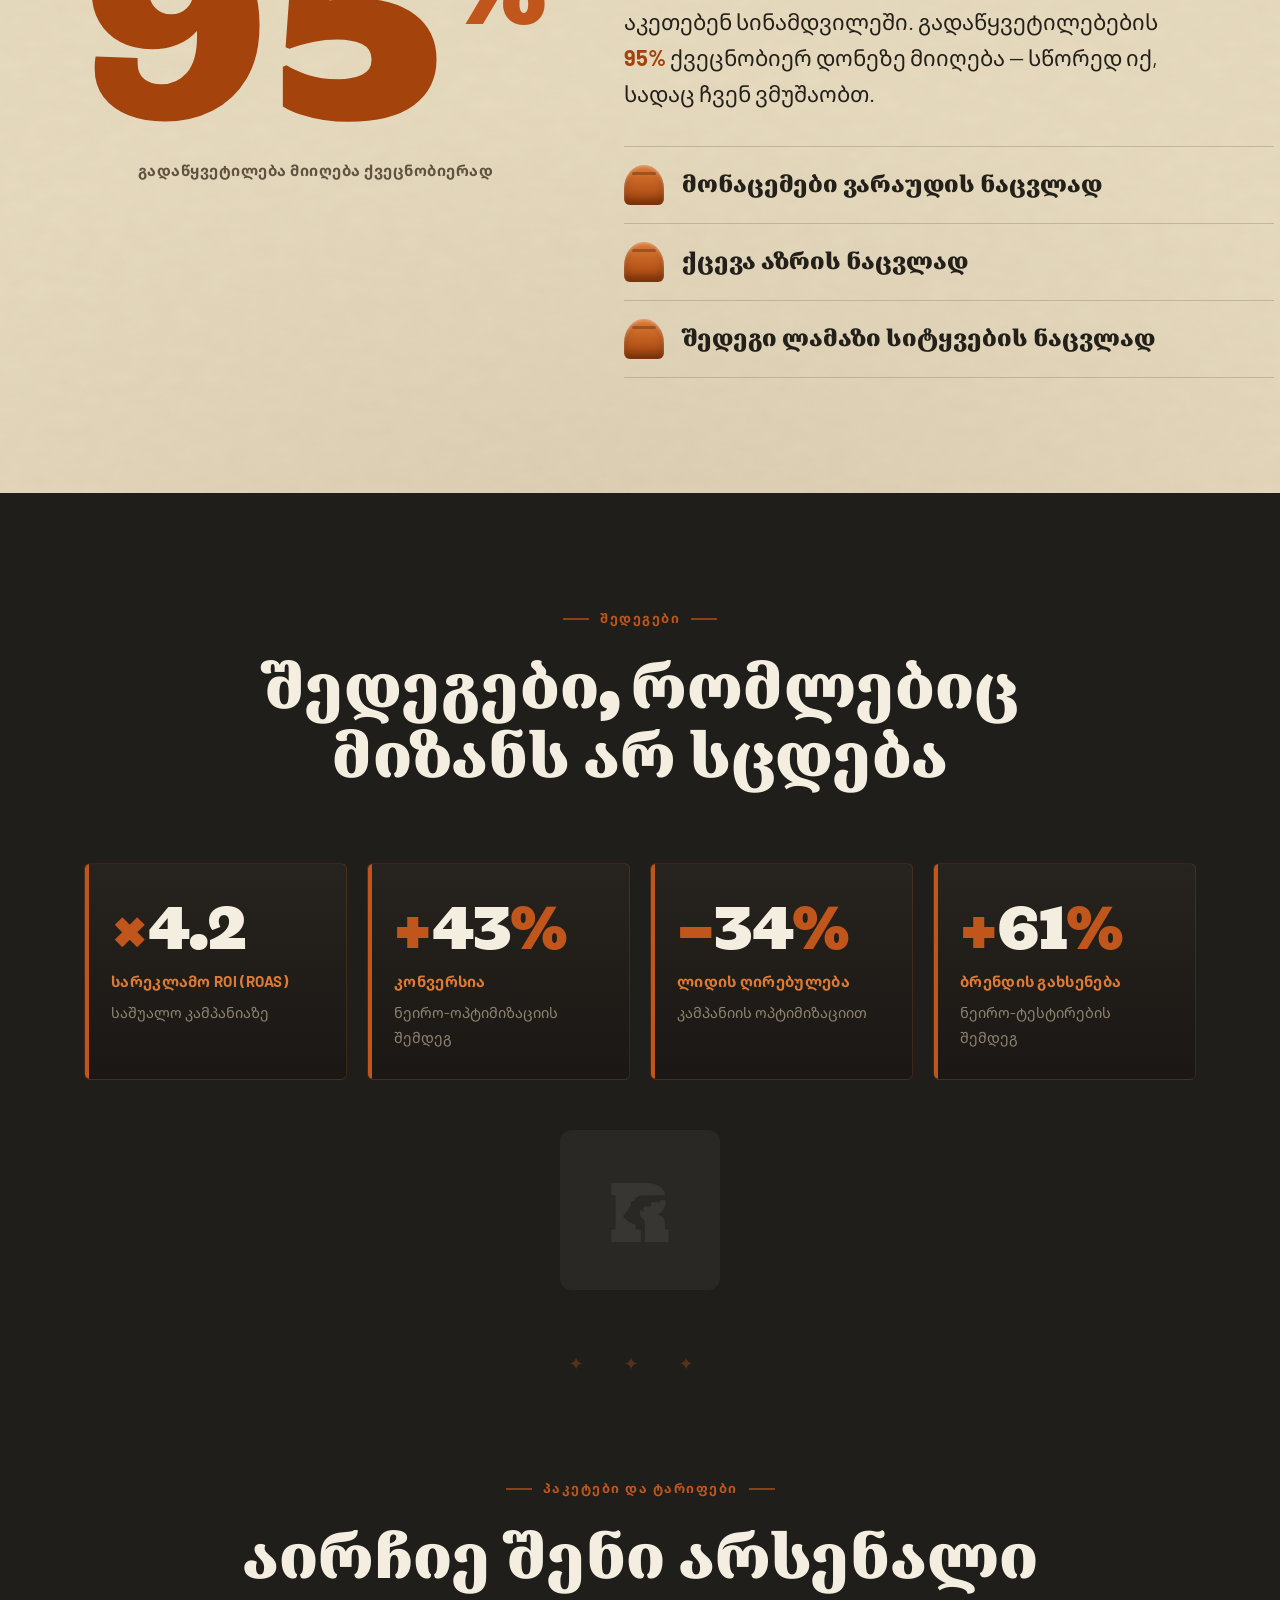
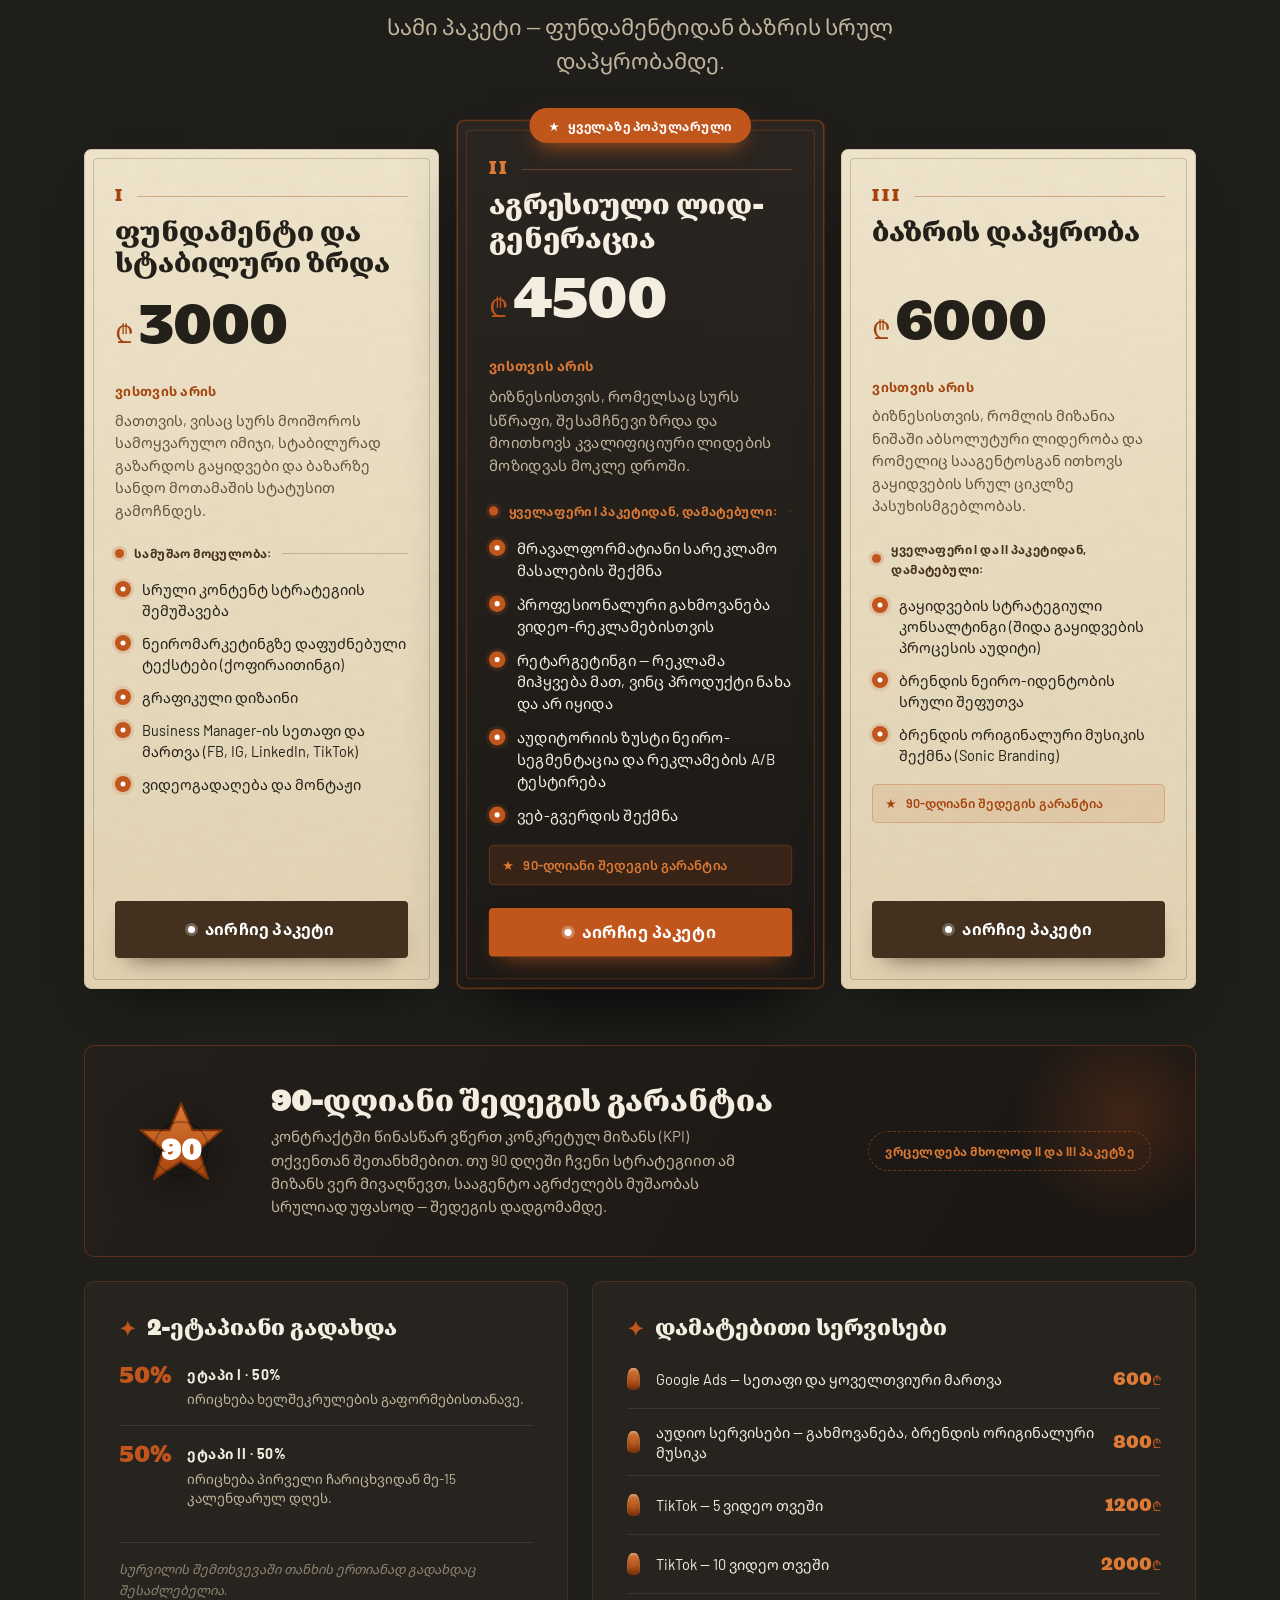
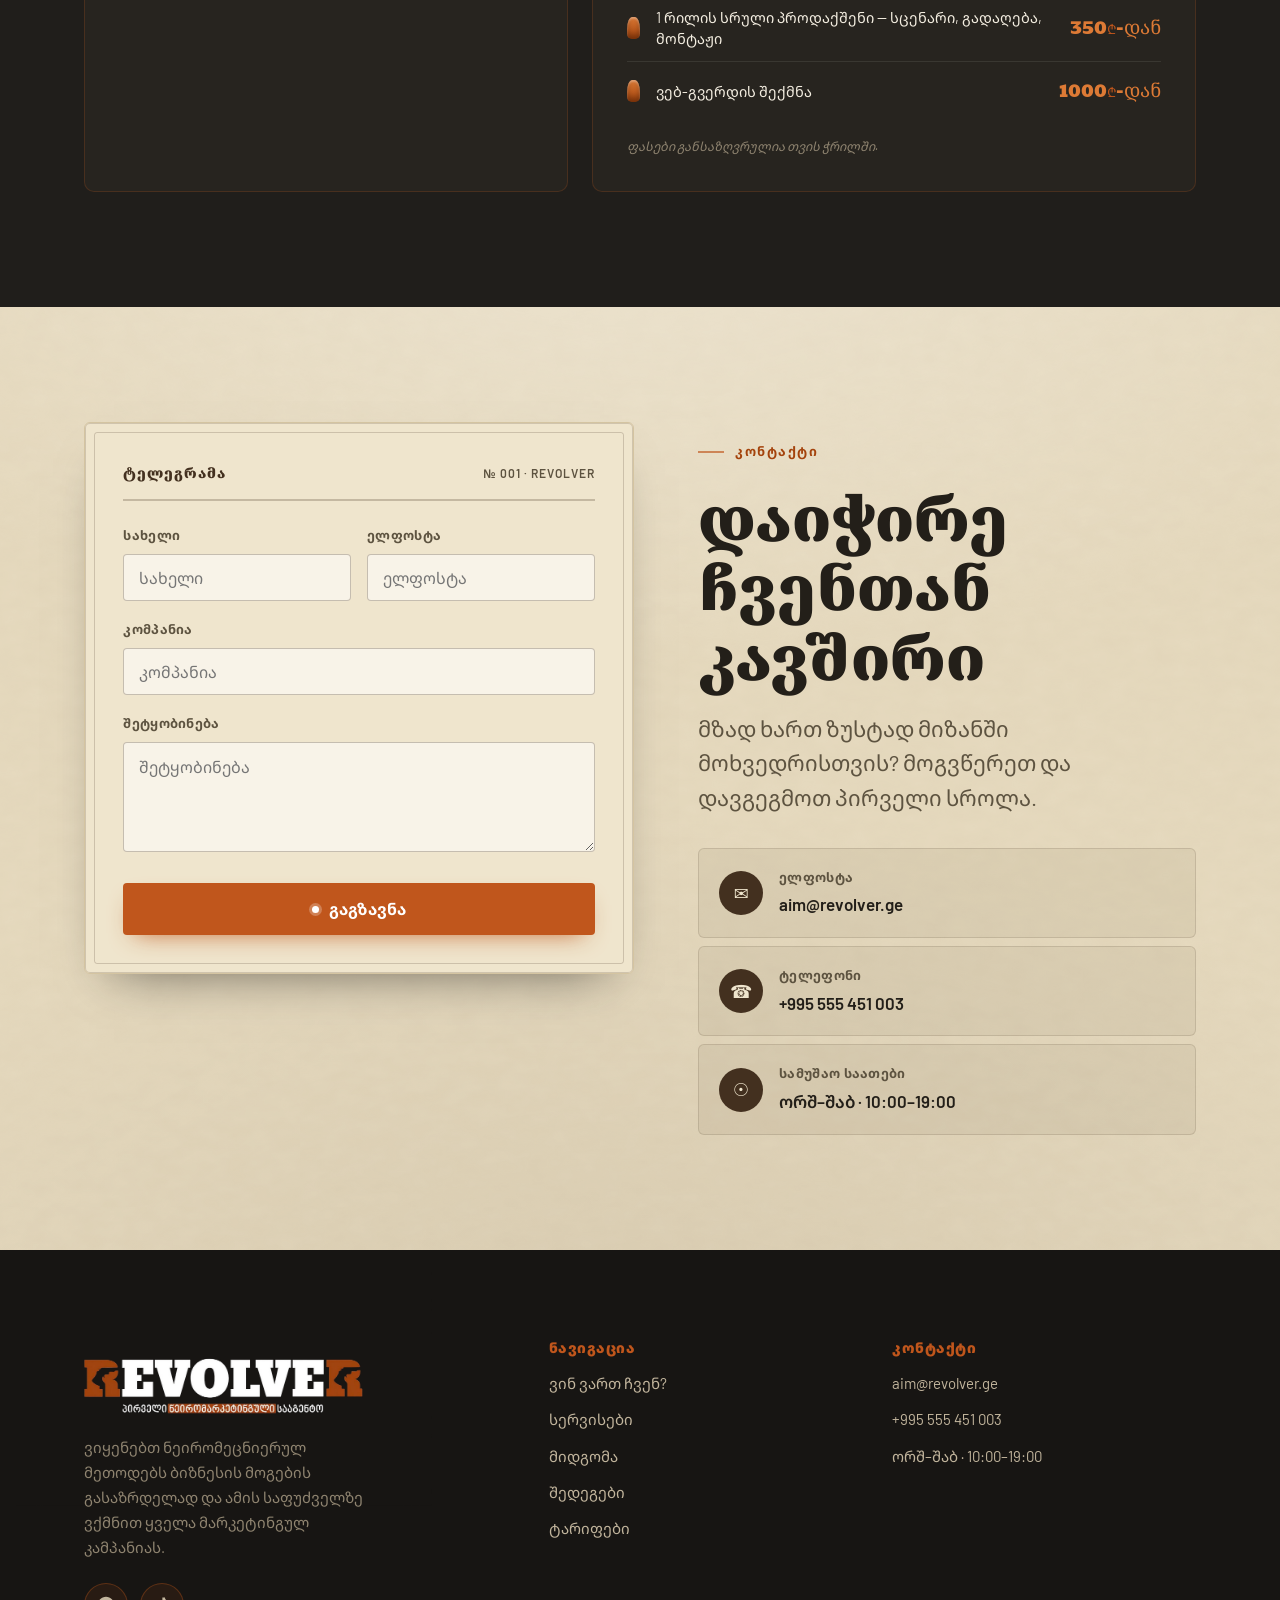
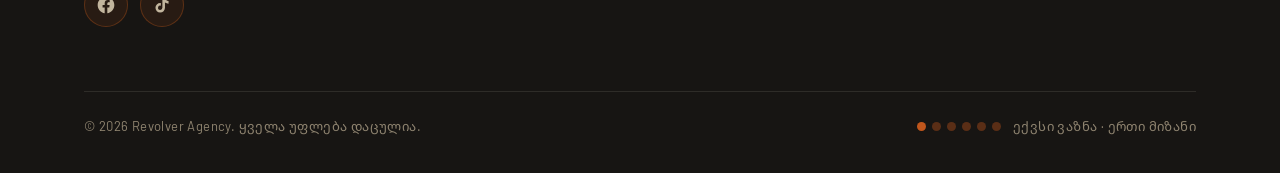
==== commit 6a14b93b: "Add Google Tag Manager (GTM-WTWTD8B8)" ====
--- a/index.html
+++ b/index.html
@@ -1,6 +1,13 @@
 ﻿<!DOCTYPE html>
 <html lang="ka">
 <head>
+<!-- Google Tag Manager -->
+<script>(function(w,d,s,l,i){w[l]=w[l]||[];w[l].push({'gtm.start':
+new Date().getTime(),event:'gtm.js'});var f=d.getElementsByTagName(s)[0],
+j=d.createElement(s),dl=l!='dataLayer'?'&l='+l:'';j.async=true;j.src=
+'https://www.googletagmanager.com/gtm.js?id='+i+dl;f.parentNode.insertBefore(j,f);
+})(window,document,'script','dataLayer','GTM-WTWTD8B8');</script>
+<!-- End Google Tag Manager -->
 <meta charset="UTF-8">
 <meta name="viewport" content="width=device-width, initial-scale=1">
 <title>Revolver Agency - პირველი ნეირომარკეტინგული სააგენტო საქართველოში</title>
@@ -11,6 +18,10 @@
 <link rel="stylesheet" href="css/revolver.css">
 </head>
 <body>
+<!-- Google Tag Manager (noscript) -->
+<noscript><iframe src="https://www.googletagmanager.com/ns.html?id=GTM-WTWTD8B8"
+height="0" width="0" style="display:none;visibility:hidden"></iframe></noscript>
+<!-- End Google Tag Manager (noscript) -->
 
 <!-- ===================== HEADER ===================== -->
 <header class="site-header">
--- a/css/revolver.css
+++ b/css/revolver.css
@@ -715,13 +715,13 @@
 .footer-word{width:min(460px,98%);margin-left:-68px;}
 .footer-blurb{margin-top:20px;color:var(--bone-dimmer);max-width:38ch;font-size:15px;}
 /* WhatsApp floating button */
-.wa-float{position:fixed;left:22px;bottom:22px;z-index:6000;width:58px;height:58px;border-radius:50%;
+.wa-float{position:fixed;left:22px;bottom:22px;z-index:6000;width:60px;height:60px;border-radius:50%;
   display:grid;place-items:center;color:#fff;background:#25d366;
   box-shadow:0 14px 30px -10px rgba(37,211,102,.7),0 0 0 1px rgba(0,0,0,.15);
   transition:transform .25s var(--ease),box-shadow .25s;}
-.wa-float svg{width:32px;height:32px;}
+.wa-float svg{width:34px;height:34px;}
 .wa-float:hover{transform:translateY(-3px) scale(1.05);box-shadow:0 18px 36px -10px rgba(37,211,102,.85);}
-@media(max-width:560px){.wa-float{left:14px;bottom:14px;width:52px;height:52px;}.wa-float svg{width:28px;height:28px;}}
+@media(max-width:560px){.wa-float{left:14px;bottom:14px;}}
 
 .footer-social{display:flex;gap:12px;margin-top:22px;}
 .soc-link{width:44px;height:44px;border-radius:50%;display:grid;place-items:center;
